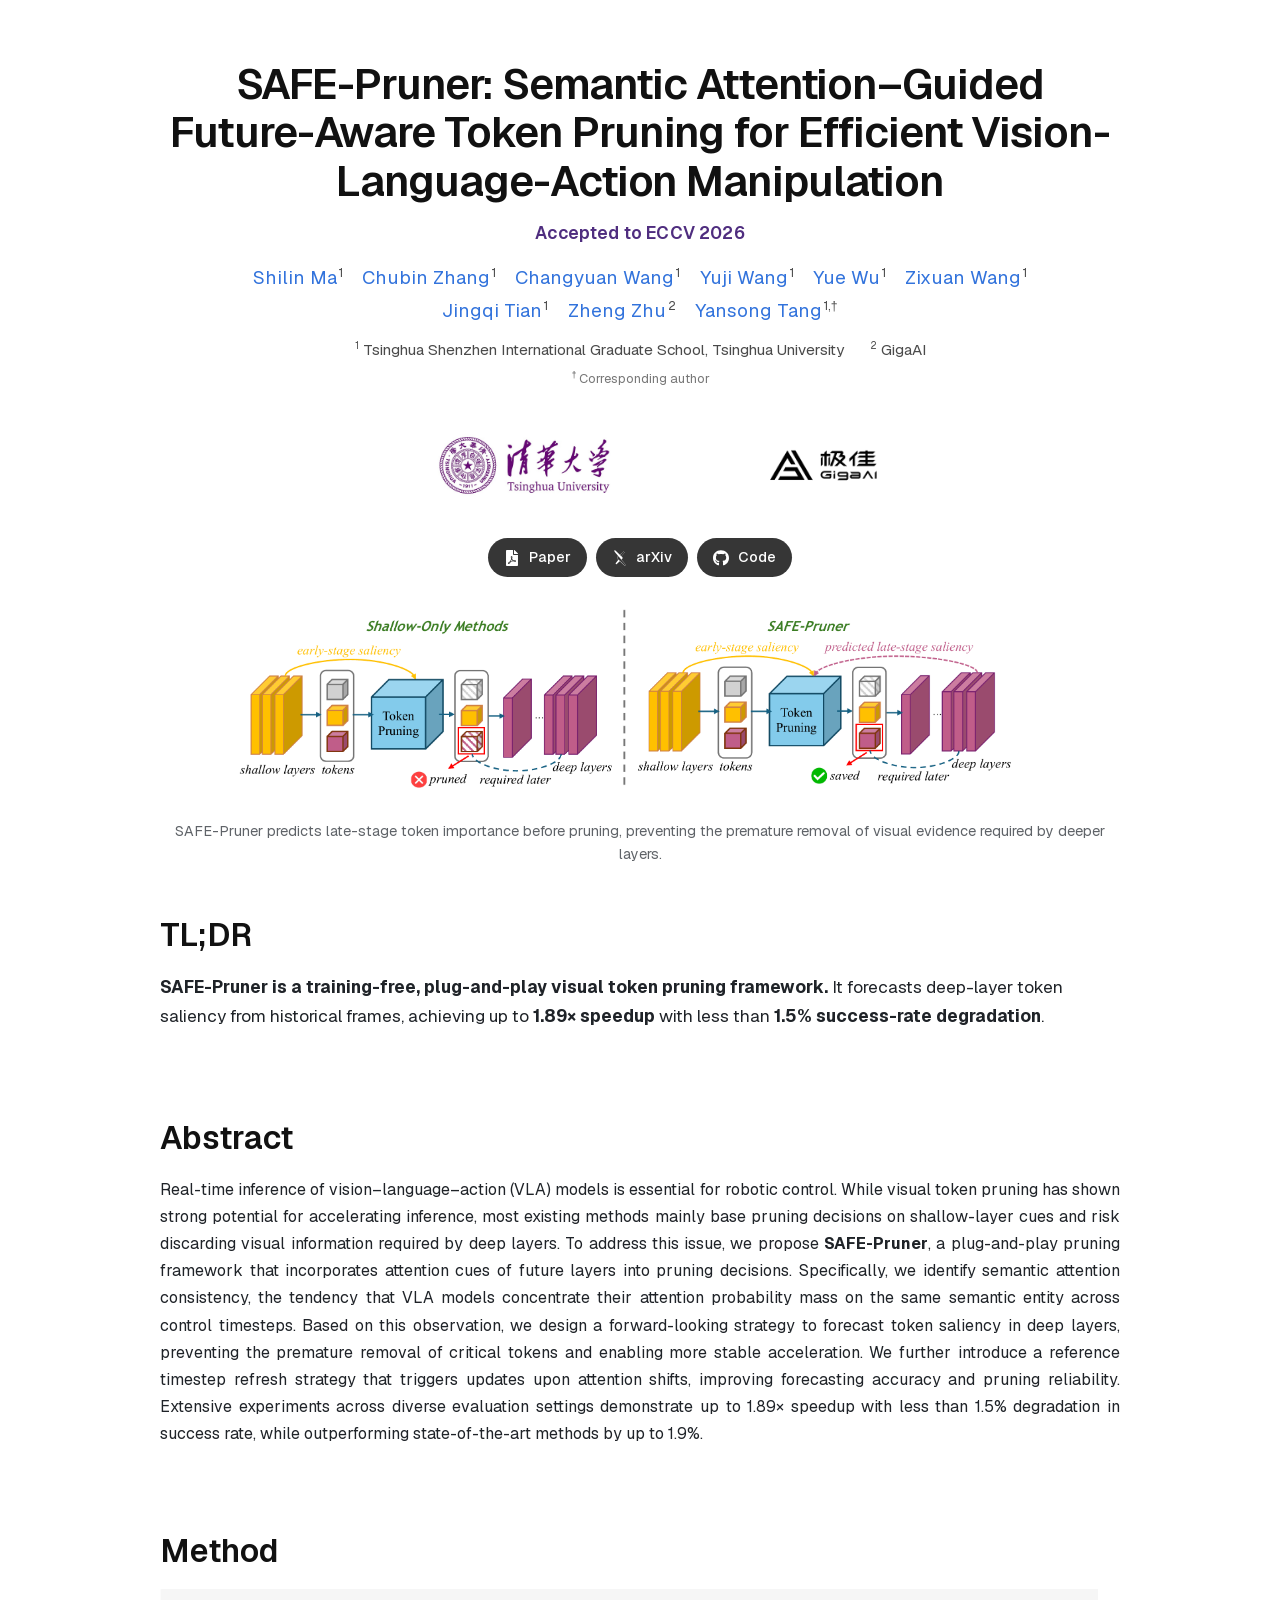
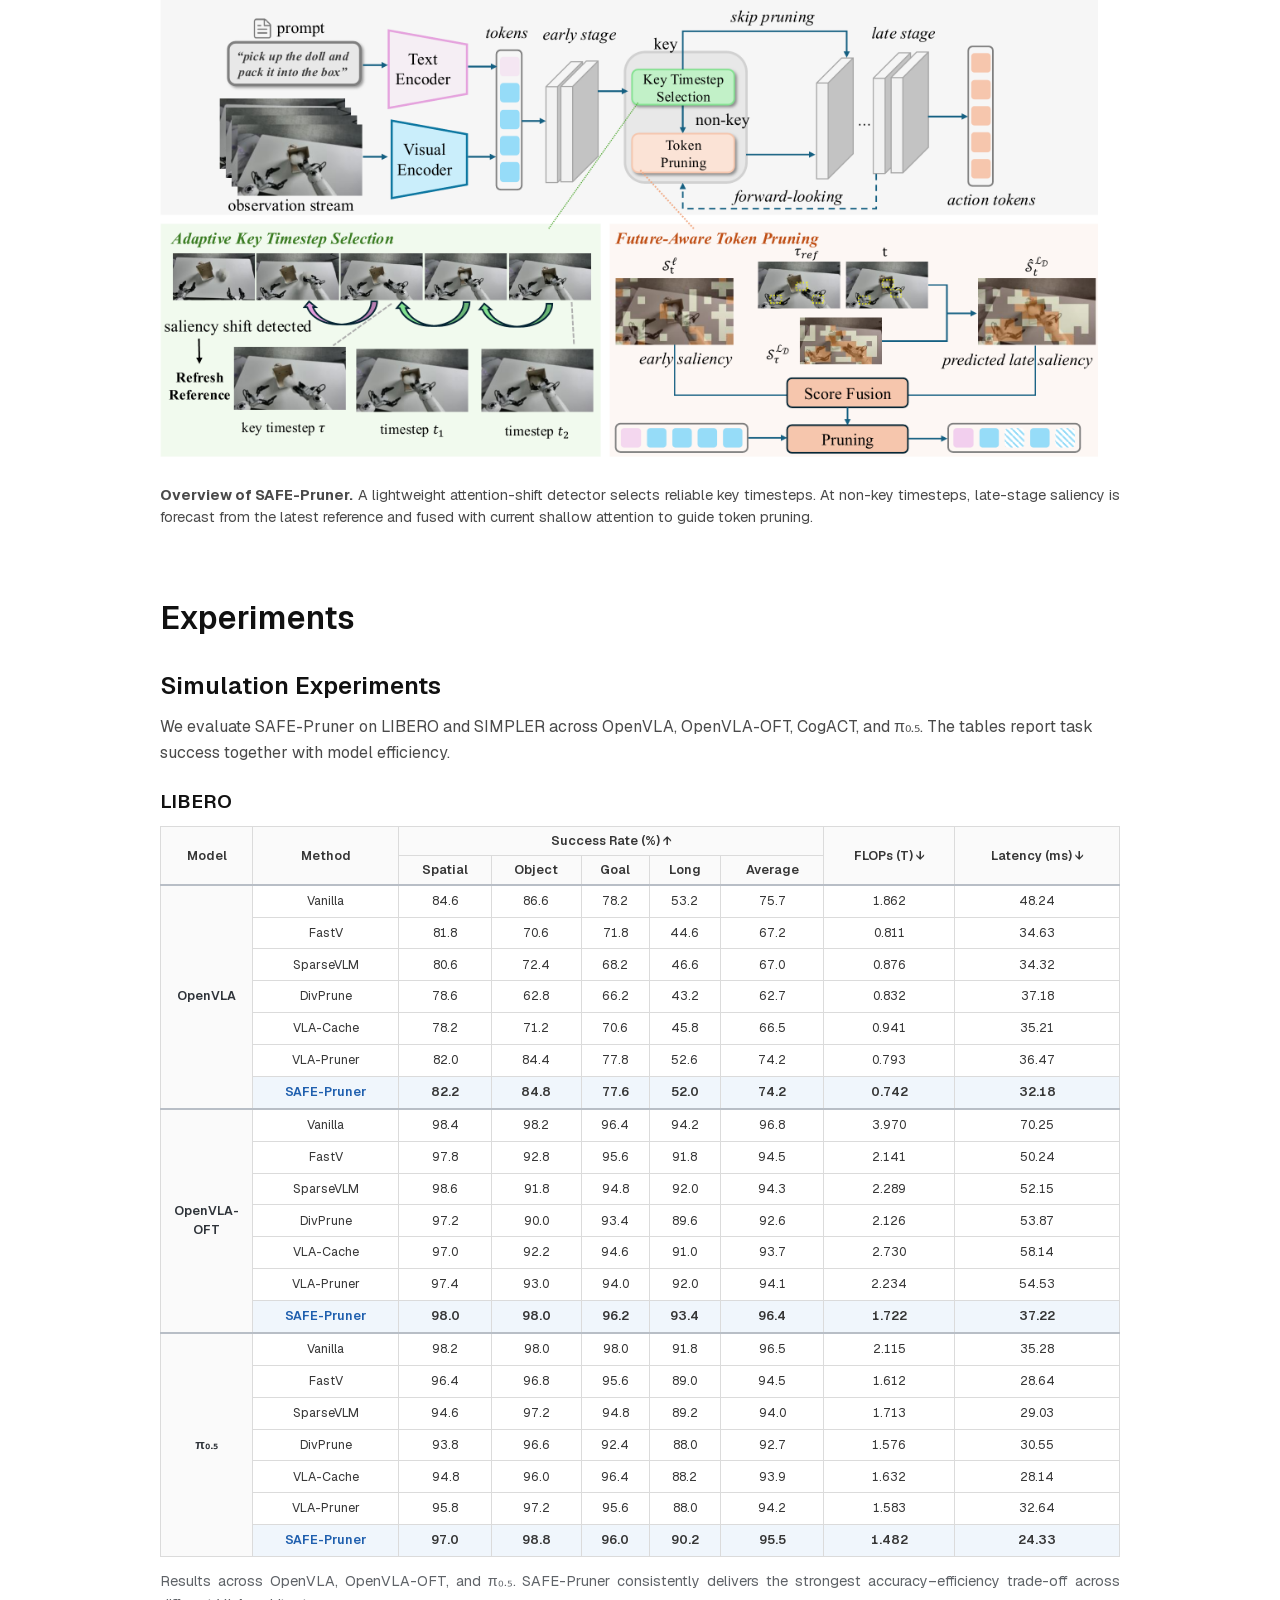
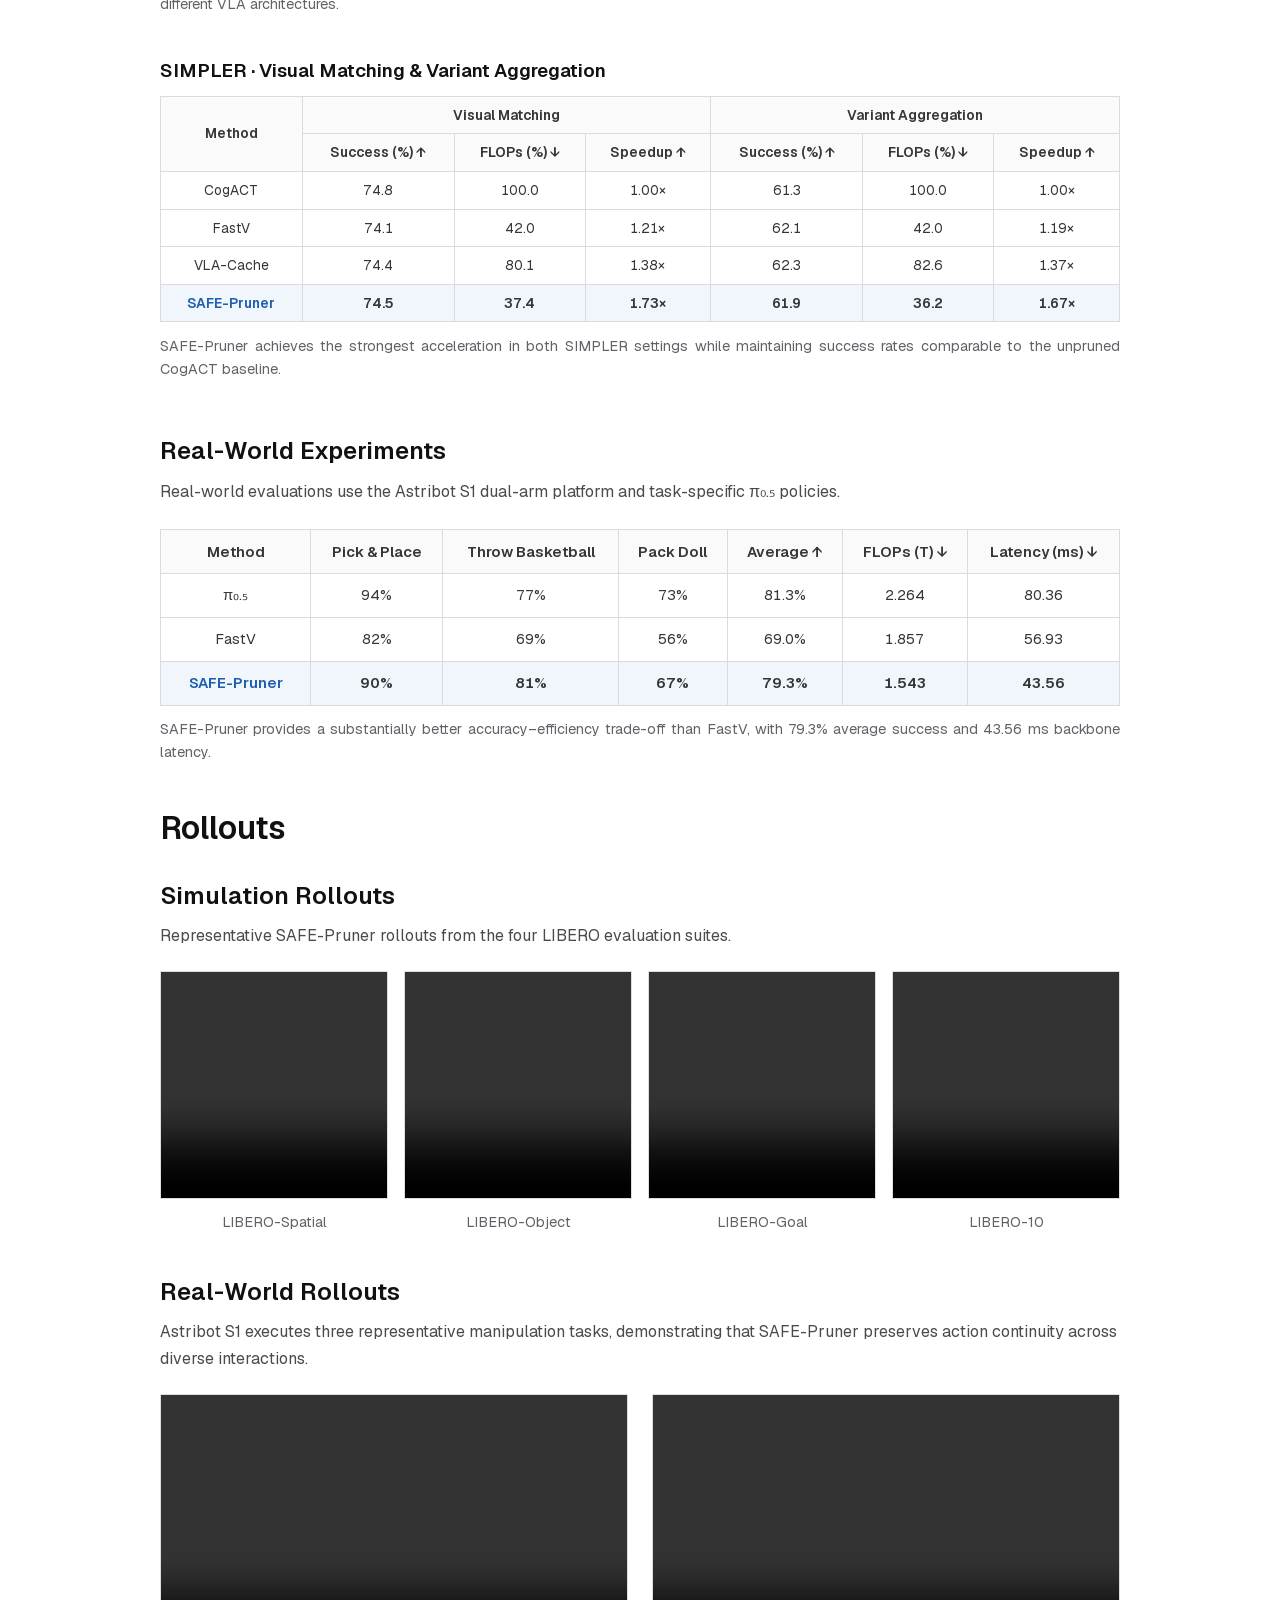
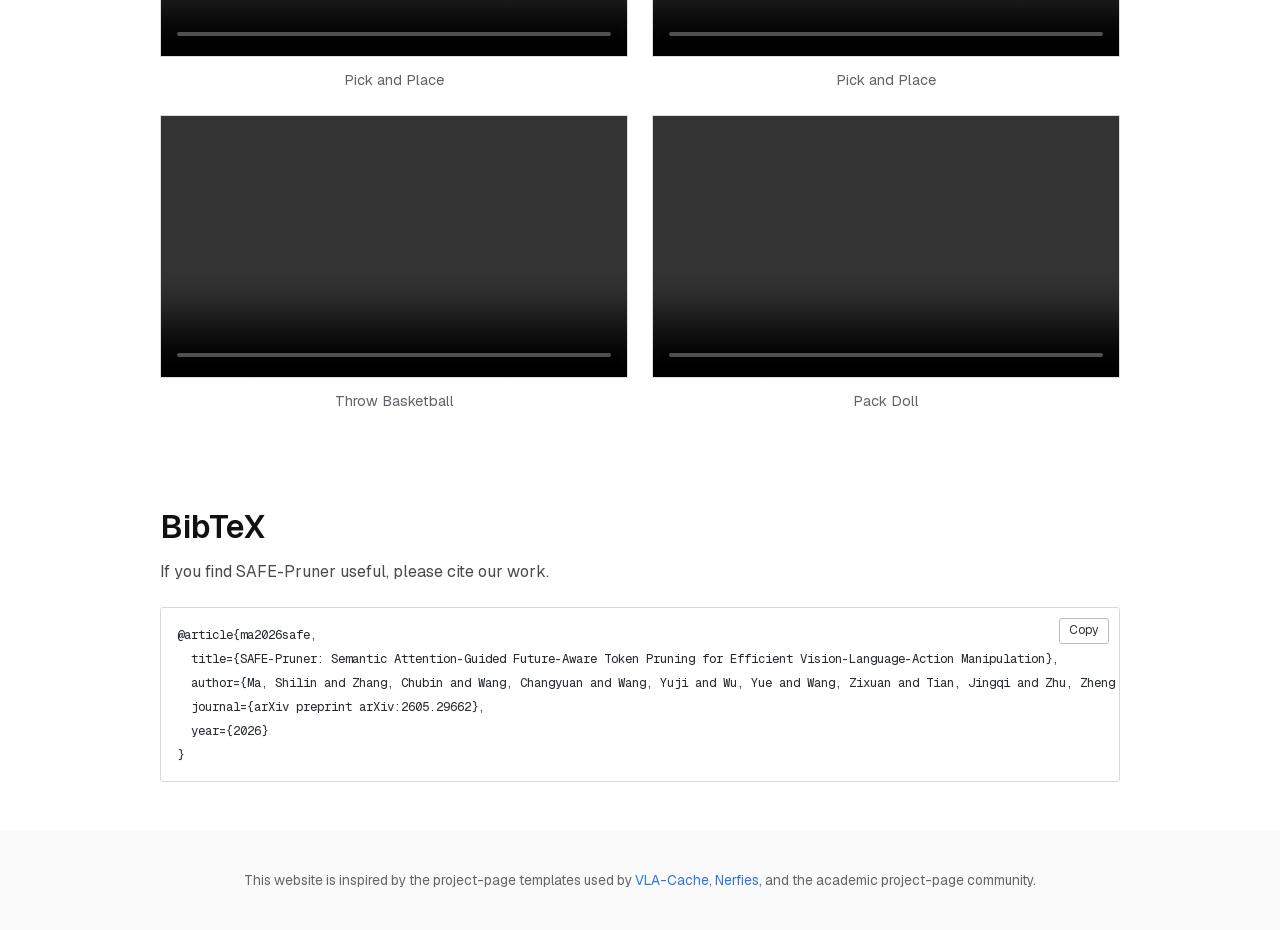
==== SAFE-Pruner/index.html @ 516ae69f "Publish SAFE-Pruner project page" ====
<!DOCTYPE html><html lang="en"><head><meta charSet="utf-8"/><meta name="viewport" content="width=device-width, initial-scale=1"/><link rel="preload" href="assets/tsinghua-university-logo.jpg" as="image"/><link rel="preload" href="assets/gigaai-logo.png" as="image"/><link rel="preload" href="assets/icons/file-pdf.svg" as="image"/><link rel="preload" href="assets/icons/arxiv.svg" as="image"/><link rel="preload" href="assets/icons/github.svg" as="image"/><link rel="preload" href="assets/teaser.png" as="image"/><link rel="preload" href="assets/pipeline.png" as="image"/><link rel="stylesheet" href="./_next/static/css/index.DiPbX50i.css" data-rsc-css-href="./_next/static/css/index.DiPbX50i.css" data-precedence="vite-rsc/importer-resources"/><link rel="modulepreload" fetchPriority="low" href="./_next/static/chunks/index-qljRNLza.js"/><script src="./_next/static/chunks/rolldown-runtime-C60lm6uB.js" type="module" async=""></script><script src="./_next/static/chunks/framework-BgSIrAUN.js" type="module" async=""></script><link rel="modulepreload" href="./_next/static/chunks/layout-segment-context-DPx87A70.js" crossorigin=""/><link rel="modulepreload" href="./_next/static/chunks/CitationBlock-C3VcEfb5.js" crossorigin=""/><script>Object.assign(((self[Symbol.for("vinext.navigationRuntime")]??={bootstrap:{routeManifest:null},functions:{}}).bootstrap.rsc??={rsc:[]}),{params:{},nav:{"pathname":"/","searchParams":[]}})</script><link rel="modulepreload" href="./_next/static/chunks/index-qljRNLza.js" />
<link rel="preload" href="./_next/static/_vinext_fonts/geist-8ac0455e797f/geist-98bbbccb.woff2" as="font" type="font/woff2" crossorigin />
<link rel="preload" href="./_next/static/_vinext_fonts/geist-mono-00e989178794/geist-mono-013b2f2f.woff2" as="font" type="font/woff2" crossorigin />
<style data-vinext-fonts>/* cyrillic-ext */
@font-face {
  font-family: 'Geist';
  font-style: normal;
  font-weight: 100 900;
  font-display: swap;
  src: url(./_next/static/_vinext_fonts/geist-8ac0455e797f/geist-ff2310f5.woff2) format('woff2');
  unicode-range: U+0460-052F, U+1C80-1C8A, U+20B4, U+2DE0-2DFF, U+A640-A69F, U+FE2E-FE2F;
}
/* cyrillic */
@font-face {
  font-family: 'Geist';
  font-style: normal;
  font-weight: 100 900;
  font-display: swap;
  src: url(./_next/static/_vinext_fonts/geist-8ac0455e797f/geist-875ccdd4.woff2) format('woff2');
  unicode-range: U+0301, U+0400-045F, U+0490-0491, U+04B0-04B1, U+2116;
}
/* vietnamese */
@font-face {
  font-family: 'Geist';
  font-style: normal;
  font-weight: 100 900;
  font-display: swap;
  src: url(./_next/static/_vinext_fonts/geist-8ac0455e797f/geist-52306abf.woff2) format('woff2');
  unicode-range: U+0102-0103, U+0110-0111, U+0128-0129, U+0168-0169, U+01A0-01A1, U+01AF-01B0, U+0300-0301, U+0303-0304, U+0308-0309, U+0323, U+0329, U+1EA0-1EF9, U+20AB;
}
/* latin-ext */
@font-face {
  font-family: 'Geist';
  font-style: normal;
  font-weight: 100 900;
  font-display: swap;
  src: url(./_next/static/_vinext_fonts/geist-8ac0455e797f/geist-001175b1.woff2) format('woff2');
  unicode-range: U+0100-02BA, U+02BD-02C5, U+02C7-02CC, U+02CE-02D7, U+02DD-02FF, U+0304, U+0308, U+0329, U+1D00-1DBF, U+1E00-1E9F, U+1EF2-1EFF, U+2020, U+20A0-20AB, U+20AD-20C0, U+2113, U+2C60-2C7F, U+A720-A7FF;
}
/* latin */
@font-face {
  font-family: 'Geist';
  font-style: normal;
  font-weight: 100 900;
  font-display: swap;
  src: url(./_next/static/_vinext_fonts/geist-8ac0455e797f/geist-98bbbccb.woff2) format('woff2');
  unicode-range: U+0000-00FF, U+0131, U+0152-0153, U+02BB-02BC, U+02C6, U+02DA, U+02DC, U+0304, U+0308, U+0329, U+2000-206F, U+20AC, U+2122, U+2191, U+2193, U+2212, U+2215, U+FEFF, U+FFFD;
}

@font-face {
  font-family: 'Geist Fallback';
  src: local("Arial");
  ascent-override: 95.94%;
  descent-override: 28.16%;
  line-gap-override: 0.00%;
  size-adjust: 104.76%;
}

.__font_geist_19ysh9d { font-family: 'Geist', 'Geist Fallback'; font-style: normal; }

.__variable_geist_19ysh9d { --font-geist-sans: 'Geist', 'Geist Fallback'; }

/* cyrillic-ext */
@font-face {
  font-family: 'Geist Mono';
  font-style: normal;
  font-weight: 100 900;
  font-display: swap;
  src: url(./_next/static/_vinext_fonts/geist-mono-00e989178794/geist-mono-f6b33328.woff2) format('woff2');
  unicode-range: U+0460-052F, U+1C80-1C8A, U+20B4, U+2DE0-2DFF, U+A640-A69F, U+FE2E-FE2F;
}
/* cyrillic */
@font-face {
  font-family: 'Geist Mono';
  font-style: normal;
  font-weight: 100 900;
  font-display: swap;
  src: url(./_next/static/_vinext_fonts/geist-mono-00e989178794/geist-mono-44e03052.woff2) format('woff2');
  unicode-range: U+0301, U+0400-045F, U+0490-0491, U+04B0-04B1, U+2116;
}
/* symbols2 */
@font-face {
  font-family: 'Geist Mono';
  font-style: normal;
  font-weight: 100 900;
  font-display: swap;
  src: url(./_next/static/_vinext_fonts/geist-mono-00e989178794/geist-mono-0638449e.woff2) format('woff2');
  unicode-range: U+2000-2001, U+2004-2008, U+200A, U+23B8-23BD, U+2500-259F;
}
/* vietnamese */
@font-face {
  font-family: 'Geist Mono';
  font-style: normal;
  font-weight: 100 900;
  font-display: swap;
  src: url(./_next/static/_vinext_fonts/geist-mono-00e989178794/geist-mono-971fb274.woff2) format('woff2');
  unicode-range: U+0102-0103, U+0110-0111, U+0128-0129, U+0168-0169, U+01A0-01A1, U+01AF-01B0, U+0300-0301, U+0303-0304, U+0308-0309, U+0323, U+0329, U+1EA0-1EF9, U+20AB;
}
/* latin-ext */
@font-face {
  font-family: 'Geist Mono';
  font-style: normal;
  font-weight: 100 900;
  font-display: swap;
  src: url(./_next/static/_vinext_fonts/geist-mono-00e989178794/geist-mono-44745446.woff2) format('woff2');
  unicode-range: U+0100-02BA, U+02BD-02C5, U+02C7-02CC, U+02CE-02D7, U+02DD-02FF, U+0304, U+0308, U+0329, U+1D00-1DBF, U+1E00-1E9F, U+1EF2-1EFF, U+2020, U+20A0-20AB, U+20AD-20C0, U+2113, U+2C60-2C7F, U+A720-A7FF;
}
/* latin */
@font-face {
  font-family: 'Geist Mono';
  font-style: normal;
  font-weight: 100 900;
  font-display: swap;
  src: url(./_next/static/_vinext_fonts/geist-mono-00e989178794/geist-mono-013b2f2f.woff2) format('woff2');
  unicode-range: U+0000-00FF, U+0131, U+0152-0153, U+02BB-02BC, U+02C6, U+02DA, U+02DC, U+0304, U+0308, U+0329, U+2000-206F, U+20AC, U+2122, U+2191, U+2193, U+2212, U+2215, U+FEFF, U+FFFD;
}

@font-face {
  font-family: 'Geist Mono Fallback';
  src: local("Arial");
  ascent-override: 74.67%;
  descent-override: 21.92%;
  line-gap-override: 0.00%;
  size-adjust: 134.59%;
}

.__font_geist_mono_1001rt9 { font-family: 'Geist Mono', 'Geist Mono Fallback'; font-style: normal; }

.__variable_geist_mono_1001rt9 { --font-geist-mono: 'Geist Mono', 'Geist Mono Fallback'; }
</style>
</head><body class="__variable_geist_19ysh9d __variable_geist_mono_1001rt9"><main><section class="publication-header"><div class="container has-text-centered"><h1 class="publication-title">SAFE-Pruner: Semantic Attention–Guided Future-Aware Token Pruning for Efficient Vision-Language-Action Manipulation</h1><p class="publication-venue">Accepted to ECCV 2026</p><div class="publication-authors" aria-label="Authors"><span class="author-block">Shilin Ma<sup>1</sup></span><span class="author-block">Chubin Zhang<sup>1</sup></span><span class="author-block">Changyuan Wang<sup>1</sup></span><span class="author-block">Yuji Wang<sup>1</sup></span><span class="author-block">Yue Wu<sup>1</sup></span><span class="author-block">Zixuan Wang<sup>1</sup></span><span class="author-block">Jingqi Tian<sup>1</sup></span><span class="author-block">Zheng Zhu<sup>2</sup></span><span class="author-block">Yansong Tang<sup>1,†</sup></span></div><p class="institution-line"><span><sup>1</sup> Tsinghua Shenzhen International Graduate School, Tsinghua University</span><span><sup>2</sup> GigaAI</span></p><p class="corresponding"><sup>†</sup> Corresponding author</p><div class="institution-logos" aria-label="Institutions"><img class="tsinghua-logo" src="assets/tsinghua-university-logo.jpg" alt="Tsinghua University logo"/><img class="giga-logo" src="assets/gigaai-logo.png" alt="GigaAI logo"/></div><div class="publication-links"><a class="resource-button" href="https://arxiv.org/pdf/2605.29662" target="_blank" rel="noreferrer"><img class="resource-icon" src="assets/icons/file-pdf.svg" alt="" aria-hidden="true"/><span>Paper</span></a><a class="resource-button" href="https://arxiv.org/abs/2605.29662" target="_blank" rel="noreferrer"><img class="resource-icon" src="assets/icons/arxiv.svg" alt="" aria-hidden="true"/><span>arXiv</span></a><a class="resource-button" href="https://github.com/msssl/SAFE-Pruner" target="_blank" rel="noreferrer"><img class="resource-icon" src="assets/icons/github.svg" alt="" aria-hidden="true"/><span>Code</span></a></div></div></section><section class="teaser-section"><div class="container has-text-centered"><figure class="teaser-figure"><div class="teaser-image-viewport"><img src="assets/teaser.png" alt="Comparison between shallow-only token pruning and SAFE-Pruner"/></div><figcaption>SAFE-Pruner predicts late-stage token importance before pruning, preventing the premature removal of visual evidence required by deeper layers.</figcaption></figure></div></section><section class="section tldr-section"><div class="container"><h2 class="title is-3">TL;DR</h2><p class="tldr-copy"><strong>SAFE-Pruner is a training-free, plug-and-play visual token pruning framework.</strong> <!-- -->It forecasts deep-layer token saliency from historical frames, achieving up to <strong>1.89× speedup</strong> with less than <strong>1.5% success-rate degradation</strong>.</p></div></section><section class="section" id="abstract"><div class="container"><h2 class="title is-3">Abstract</h2><div class="content has-text-justified"><p>Real-time inference of vision–language–action (VLA) models is essential for robotic control. While visual token pruning has shown strong potential for accelerating inference, most existing methods mainly base pruning decisions on shallow-layer cues and risk discarding visual information required by deep layers. To address this issue, we propose <strong>SAFE-Pruner</strong>, a plug-and-play pruning framework that incorporates attention cues of future layers into pruning decisions. Specifically, we identify semantic attention consistency, the tendency that VLA models concentrate their attention probability mass on the same semantic entity across control timesteps. Based on this observation, we design a forward-looking strategy to forecast token saliency in deep layers, preventing the premature removal of critical tokens and enabling more stable acceleration. We further introduce a reference timestep refresh strategy that triggers updates upon attention shifts, improving forecasting accuracy and pruning reliability. Extensive experiments across diverse evaluation settings demonstrate up to 1.89× speedup with less than 1.5% degradation in success rate, while outperforming state-of-the-art methods by up to 1.9%.</p></div></div></section><section class="section" id="method"><div class="container"><h2 class="title is-3">Method</h2><figure class="paper-figure"><div class="pipeline-viewport"><img src="assets/pipeline.png" alt="SAFE-Pruner pipeline"/></div><figcaption><strong>Overview of SAFE-Pruner.</strong> A lightweight attention-shift detector selects reliable key timesteps. At non-key timesteps, late-stage saliency is forecast from the latest reference and fused with current shallow attention to guide token pruning.</figcaption></figure></div></section><section class="section" id="experiments"><div class="container"><h2 class="title is-3">Experiments</h2><h3 class="title is-4">Simulation Experiments</h3><p class="section-description">We evaluate SAFE-Pruner on LIBERO and SIMPLER across OpenVLA, OpenVLA-OFT, CogACT, and π₀.₅. The tables report task success together with model efficiency.</p><div class="result-block"><h4 class="title is-5">LIBERO</h4><div class="table-container"><table class="results-table libero-table"><thead><tr><th rowSpan="2">Model</th><th rowSpan="2">Method</th><th colSpan="5">Success Rate (%) ↑</th><th rowSpan="2">FLOPs (T) ↓</th><th rowSpan="2">Latency (ms) ↓</th></tr><tr><th>Spatial</th><th>Object</th><th>Goal</th><th>Long</th><th>Average</th></tr></thead><tbody><tr class=" model-divider"><th class="model-cell" scope="rowgroup" rowSpan="7">OpenVLA</th><td class="method-cell">Vanilla</td><td>84.6</td><td>86.6</td><td>78.2</td><td>53.2</td><td>75.7</td><td>1.862</td><td>48.24</td></tr><tr class=" "><td class="method-cell">FastV</td><td>81.8</td><td>70.6</td><td>71.8</td><td>44.6</td><td>67.2</td><td>0.811</td><td>34.63</td></tr><tr class=" "><td class="method-cell">SparseVLM</td><td>80.6</td><td>72.4</td><td>68.2</td><td>46.6</td><td>67.0</td><td>0.876</td><td>34.32</td></tr><tr class=" "><td class="method-cell">DivPrune</td><td>78.6</td><td>62.8</td><td>66.2</td><td>43.2</td><td>62.7</td><td>0.832</td><td>37.18</td></tr><tr class=" "><td class="method-cell">VLA-Cache</td><td>78.2</td><td>71.2</td><td>70.6</td><td>45.8</td><td>66.5</td><td>0.941</td><td>35.21</td></tr><tr class=" "><td class="method-cell">VLA-Pruner</td><td>82.0</td><td>84.4</td><td>77.8</td><td>52.6</td><td>74.2</td><td>0.793</td><td>36.47</td></tr><tr class="ours-row "><td class="method-cell">SAFE-Pruner</td><td>82.2</td><td>84.8</td><td>77.6</td><td>52.0</td><td>74.2</td><td>0.742</td><td>32.18</td></tr><tr class=" model-divider"><th class="model-cell" scope="rowgroup" rowSpan="7">OpenVLA-OFT</th><td class="method-cell">Vanilla</td><td>98.4</td><td>98.2</td><td>96.4</td><td>94.2</td><td>96.8</td><td>3.970</td><td>70.25</td></tr><tr class=" "><td class="method-cell">FastV</td><td>97.8</td><td>92.8</td><td>95.6</td><td>91.8</td><td>94.5</td><td>2.141</td><td>50.24</td></tr><tr class=" "><td class="method-cell">SparseVLM</td><td>98.6</td><td>91.8</td><td>94.8</td><td>92.0</td><td>94.3</td><td>2.289</td><td>52.15</td></tr><tr class=" "><td class="method-cell">DivPrune</td><td>97.2</td><td>90.0</td><td>93.4</td><td>89.6</td><td>92.6</td><td>2.126</td><td>53.87</td></tr><tr class=" "><td class="method-cell">VLA-Cache</td><td>97.0</td><td>92.2</td><td>94.6</td><td>91.0</td><td>93.7</td><td>2.730</td><td>58.14</td></tr><tr class=" "><td class="method-cell">VLA-Pruner</td><td>97.4</td><td>93.0</td><td>94.0</td><td>92.0</td><td>94.1</td><td>2.234</td><td>54.53</td></tr><tr class="ours-row "><td class="method-cell">SAFE-Pruner</td><td>98.0</td><td>98.0</td><td>96.2</td><td>93.4</td><td>96.4</td><td>1.722</td><td>37.22</td></tr><tr class=" model-divider"><th class="model-cell" scope="rowgroup" rowSpan="7">π₀.₅</th><td class="method-cell">Vanilla</td><td>98.2</td><td>98.0</td><td>98.0</td><td>91.8</td><td>96.5</td><td>2.115</td><td>35.28</td></tr><tr class=" "><td class="method-cell">FastV</td><td>96.4</td><td>96.8</td><td>95.6</td><td>89.0</td><td>94.5</td><td>1.612</td><td>28.64</td></tr><tr class=" "><td class="method-cell">SparseVLM</td><td>94.6</td><td>97.2</td><td>94.8</td><td>89.2</td><td>94.0</td><td>1.713</td><td>29.03</td></tr><tr class=" "><td class="method-cell">DivPrune</td><td>93.8</td><td>96.6</td><td>92.4</td><td>88.0</td><td>92.7</td><td>1.576</td><td>30.55</td></tr><tr class=" "><td class="method-cell">VLA-Cache</td><td>94.8</td><td>96.0</td><td>96.4</td><td>88.2</td><td>93.9</td><td>1.632</td><td>28.14</td></tr><tr class=" "><td class="method-cell">VLA-Pruner</td><td>95.8</td><td>97.2</td><td>95.6</td><td>88.0</td><td>94.2</td><td>1.583</td><td>32.64</td></tr><tr class="ours-row "><td class="method-cell">SAFE-Pruner</td><td>97.0</td><td>98.8</td><td>96.0</td><td>90.2</td><td>95.5</td><td>1.482</td><td>24.33</td></tr></tbody></table></div><p class="table-caption">Results across OpenVLA, OpenVLA-OFT, and π₀.₅. SAFE-Pruner consistently delivers the strongest accuracy–efficiency trade-off across different VLA architectures.</p></div><div class="result-block"><h4 class="title is-5">SIMPLER · Visual Matching &amp; Variant Aggregation</h4><div class="table-container"><table class="results-table simpler-table"><thead><tr><th class="method-cell" rowSpan="2">Method</th><th colSpan="3">Visual Matching</th><th colSpan="3">Variant Aggregation</th></tr><tr><th>Success (%) ↑</th><th>FLOPs (%) ↓</th><th>Speedup ↑</th><th>Success (%) ↑</th><th>FLOPs (%) ↓</th><th>Speedup ↑</th></tr></thead><tbody><tr class=""><td class="method-cell">CogACT</td><td>74.8</td><td>100.0</td><td>1.00×</td><td>61.3</td><td>100.0</td><td>1.00×</td></tr><tr class=""><td class="method-cell">FastV</td><td>74.1</td><td>42.0</td><td>1.21×</td><td>62.1</td><td>42.0</td><td>1.19×</td></tr><tr class=""><td class="method-cell">VLA-Cache</td><td>74.4</td><td>80.1</td><td>1.38×</td><td>62.3</td><td>82.6</td><td>1.37×</td></tr><tr class="ours-row"><td class="method-cell">SAFE-Pruner</td><td>74.5</td><td>37.4</td><td>1.73×</td><td>61.9</td><td>36.2</td><td>1.67×</td></tr></tbody></table></div><p class="table-caption">SAFE-Pruner achieves the strongest acceleration in both SIMPLER settings while maintaining success rates comparable to the unpruned CogACT baseline.</p></div><h3 class="title is-4 real-experiment-title">Real-World Experiments</h3><p class="section-description">Real-world evaluations use the Astribot S1 dual-arm platform and task-specific π₀.₅ policies.</p><div class="result-block"><div class="table-container"><table class="results-table real-table"><thead><tr><th class="method-cell">Method</th><th>Pick &amp; Place</th><th>Throw Basketball</th><th>Pack Doll</th><th>Average ↑</th><th>FLOPs (T) ↓</th><th>Latency (ms) ↓</th></tr></thead><tbody><tr class=""><td class="method-cell">π₀.₅</td><td>94%</td><td>77%</td><td>73%</td><td>81.3%</td><td>2.264</td><td>80.36</td></tr><tr class=""><td class="method-cell">FastV</td><td>82%</td><td>69%</td><td>56%</td><td>69.0%</td><td>1.857</td><td>56.93</td></tr><tr class="ours-row"><td class="method-cell">SAFE-Pruner</td><td>90%</td><td>81%</td><td>67%</td><td>79.3%</td><td>1.543</td><td>43.56</td></tr></tbody></table></div><p class="table-caption">SAFE-Pruner provides a substantially better accuracy–efficiency trade-off than FastV, with 79.3% average success and 43.56 ms backbone latency.</p></div></div></section><section class="section" id="rollouts"><div class="container"><h2 class="title is-3">Rollouts</h2><h3 class="title is-4">Simulation Rollouts</h3><p class="section-description">Representative SAFE-Pruner rollouts from the four LIBERO evaluation suites.</p><div class="video-grid simulation-grid"><figure class="video-item"><div class="video-wrapper simulation-video"><video src="videos/simulation/libero-spatial.mp4" autoPlay="" muted="" loop="" playsInline="" controls="" preload="metadata"></video></div><figcaption>LIBERO-Spatial</figcaption></figure><figure class="video-item"><div class="video-wrapper simulation-video"><video src="videos/simulation/libero-object.mp4" autoPlay="" muted="" loop="" playsInline="" controls="" preload="metadata"></video></div><figcaption>LIBERO-Object</figcaption></figure><figure class="video-item"><div class="video-wrapper simulation-video"><video src="videos/simulation/libero-goal.mp4" autoPlay="" muted="" loop="" playsInline="" controls="" preload="metadata"></video></div><figcaption>LIBERO-Goal</figcaption></figure><figure class="video-item"><div class="video-wrapper simulation-video"><video src="videos/simulation/libero-10.mp4" autoPlay="" muted="" loop="" playsInline="" controls="" preload="metadata"></video></div><figcaption>LIBERO-10</figcaption></figure></div><h3 class="title is-4 real-rollout-title">Real-World Rollouts</h3><p class="section-description">Astribot S1 executes three representative manipulation tasks, demonstrating that SAFE-Pruner preserves action continuity across diverse interactions.</p><div class="video-grid"><figure class="video-item"><div class="video-wrapper"><video src="videos/real/IMG_9866_web.mp4" autoPlay="" muted="" loop="" playsInline="" controls="" preload="metadata"></video></div><figcaption>Pick and Place</figcaption></figure><figure class="video-item"><div class="video-wrapper"><video src="videos/real/IMG_9871_web.mp4" autoPlay="" muted="" loop="" playsInline="" controls="" preload="metadata"></video></div><figcaption>Pick and Place</figcaption></figure><figure class="video-item"><div class="video-wrapper"><video src="videos/real/IMG_9870_web.mp4" autoPlay="" muted="" loop="" playsInline="" controls="" preload="metadata"></video></div><figcaption>Throw Basketball</figcaption></figure><figure class="video-item"><div class="video-wrapper"><video src="videos/real/IMG_9876_web.mp4" autoPlay="" muted="" loop="" playsInline="" controls="" preload="metadata"></video></div><figcaption>Pack Doll</figcaption></figure></div></div></section><section class="section citation-section" id="citation"><div class="container"><h2 class="title is-3">BibTeX</h2><p class="section-description">If you find SAFE-Pruner useful, please cite our work.</p><div class="citation-block"><button class="citation-copy" type="button" aria-live="polite">Copy</button><pre><code>@article{ma2026safe,
  title={SAFE-Pruner: Semantic Attention-Guided Future-Aware Token Pruning for Efficient Vision-Language-Action Manipulation},
  author={Ma, Shilin and Zhang, Chubin and Wang, Changyuan and Wang, Yuji and Wu, Yue and Wang, Zixuan and Tian, Jingqi and Zhu, Zheng and Tang, Yansong},
  journal={arXiv preprint arXiv:2605.29662},
  year={2026}
}</code></pre></div></div></section><footer class="footer"><div class="container has-text-centered"><p>This website is inspired by the project-page templates used by<!-- --> <a href="https://vla-cache.github.io/" target="_blank" rel="noreferrer">VLA-Cache</a>,<!-- --> <a href="https://nerfies.github.io/" target="_blank" rel="noreferrer">Nerfies</a>, and the academic project-page community.</p></div></footer></main><!--$--><!--/$--><div hidden=""><!--$?--><template id="B:0"></template><!--/$--></div><script>requestAnimationFrame(function(){$RT=performance.now()});</script><script type="module" src="./_next/static/chunks/index-qljRNLza.js" id="_R_" async=""></script><div hidden id="S:0"><div hidden=""><title>SAFE-Pruner | Future-Aware Token Pruning for VLA Manipulation</title><meta name="description" content="SAFE-Pruner is a training-free, future-aware visual token pruning framework that accelerates VLA manipulation by up to 1.89×."><meta name="keywords" content="SAFE-Pruner,vision-language-action,VLA,token pruning,robot manipulation,inference acceleration"><meta name="author" content="Shilin Ma et al."><meta property="og:title" content="SAFE-Pruner"><meta property="og:description" content="Future-aware token pruning for efficient vision-language-action manipulation."><meta property="og:type" content="website"><meta property="og:image" content="./og-eccv.png"><meta property="og:image:width" content="1672"><meta property="og:image:height" content="941"><meta property="og:image:alt" content="SAFE-Pruner — accepted to ECCV 2026"><meta name="twitter:card" content="summary_large_image"><meta name="twitter:title" content="SAFE-Pruner"><meta name="twitter:description" content="Future-aware token pruning for efficient VLA manipulation."><meta name="twitter:image" content="./og-eccv.png"><link rel="shortcut icon" href="./favicon.png"><link rel="icon" href="./favicon.png"></div></div><script>$RB=[];$RV=function(a){$RT=performance.now();for(var b=0;b<a.length;b+=2){var c=a[b],e=a[b+1];null!==e.parentNode&&e.parentNode.removeChild(e);var f=c.parentNode;if(f){var g=c.previousSibling,h=0;do{if(c&&8===c.nodeType){var d=c.data;if("/$"===d||"/&"===d)if(0===h)break;else h--;else"$"!==d&&"$?"!==d&&"$~"!==d&&"$!"!==d&&"&"!==d||h++}d=c.nextSibling;f.removeChild(c);c=d}while(c);for(;e.firstChild;)f.insertBefore(e.firstChild,c);g.data="$";g._reactRetry&&requestAnimationFrame(g._reactRetry)}}a.length=0};
$RC=function(a,b){if(b=document.getElementById(b))(a=document.getElementById(a))?(a.previousSibling.data="$~",$RB.push(a,b),2===$RB.length&&("number"!==typeof $RT?requestAnimationFrame($RV.bind(null,$RB)):(a=performance.now(),setTimeout($RV.bind(null,$RB),2300>a&&2E3<a?2300-a:$RT+300-a)))):b.parentNode.removeChild(b)};$RC("B:0","S:0")</script><script>((self[Symbol.for("vinext.navigationRuntime")]??={bootstrap:{routeManifest:null},functions:{}}).bootstrap.rsc??={rsc:[]}).rsc.push("4:I[\"8c0f216c4604\",[],\"Children\",1]\n")</script><script>((self[Symbol.for("vinext.navigationRuntime")]??={bootstrap:{routeManifest:null},functions:{}}).bootstrap.rsc??={rsc:[]}).rsc.push("5:I[\"593f344dc510\",[],\"GlobalErrorBoundary\",1]\n")</script><script>((self[Symbol.for("vinext.navigationRuntime")]??={bootstrap:{routeManifest:null},functions:{}}).bootstrap.rsc??={rsc:[]}).rsc.push("6:I[\"0b874ad30386\",[],\"default\",1]\n")</script><script>((self[Symbol.for("vinext.navigationRuntime")]??={bootstrap:{routeManifest:null},functions:{}}).bootstrap.rsc??={rsc:[]}).rsc.push("7:I[\"593f344dc510\",[],\"ErrorBoundary\",1]\n")</script><script>((self[Symbol.for("vinext.navigationRuntime")]??={bootstrap:{routeManifest:null},functions:{}}).bootstrap.rsc??={rsc:[]}).rsc.push("8:I[\"15c18cfaeeff\",[],\"LayoutSegmentProvider\",1]\n")</script><script>((self[Symbol.for("vinext.navigationRuntime")]??={bootstrap:{routeManifest:null},functions:{}}).bootstrap.rsc??={rsc:[]}).rsc.push("9:I[\"8c0f216c4604\",[],\"Slot\",1]\n")</script><script>((self[Symbol.for("vinext.navigationRuntime")]??={bootstrap:{routeManifest:null},functions:{}}).bootstrap.rsc??={rsc:[]}).rsc.push("a:I[\"9276801271d6\",[],\"AppRouterScrollTarget\",1]\n")</script><script>((self[Symbol.for("vinext.navigationRuntime")]??={bootstrap:{routeManifest:null},functions:{}}).bootstrap.rsc??={rsc:[]}).rsc.push("b:I[\"593f344dc510\",[],\"RedirectBoundary\",1]\n")</script><script>((self[Symbol.for("vinext.navigationRuntime")]??={bootstrap:{routeManifest:null},functions:{}}).bootstrap.rsc??={rsc:[]}).rsc.push("c:\"$Sreact.suspense\"\n")</script><script>((self[Symbol.for("vinext.navigationRuntime")]??={bootstrap:{routeManifest:null},functions:{}}).bootstrap.rsc??={rsc:[]}).rsc.push(":HL[\"./_next/static/css/index.DiPbX50i.css\",\"style\"     ]\n")</script><script>((self[Symbol.for("vinext.navigationRuntime")]??={bootstrap:{routeManifest:null},functions:{}}).bootstrap.rsc??={rsc:[]}).rsc.push("0:{\"__route\":\"route:/\",\"__interceptionContext\":null,\"__layoutIds\":[\"layout:/\"],\"__rootLayout\":\"/\",\"__sourcePage\":\"/page\",\"__vinext_streaming_metadata_body:route:/\":\"$L1\",\"__vinext_streaming_metadata_outlet:route:/\":\"$L2\",\"page:/\":\"$L3\",\"layout:/\":[[[[\"$\",\"link\",\"css:./_next/static/css/index.DiPbX50i.css\",{\"rel\":\"stylesheet\",\"precedence\":\"vite-rsc/importer-resources\",\"href\":\"./_next/static/css/index.DiPbX50i.css\",\"data-rsc-css-href\":\"./_next/static/css/index.DiPbX50i.css\"}],\"$undefined\"],[\"$\",\"html\",null,{\"lang\":\"en\",\"children\":[\"$\",\"body\",null,{\"className\":\"__variable_geist_19ysh9d __variable_geist_mono_1001rt9\",\"children\":[\"$\",\"$L4\",null,{}]}]}]],null],\"route:/\":[[[\"$\",\"meta\",null,{\"charSet\":\"utf-8\"}],null,[[\"$\",\"meta\",\"0\",{\"name\":\"viewport\",\"content\":\"width=device-width, initial-scale=1\"}]]],[\"$\",\"$L5\",null,{\"fallback\":\"$6\",\"children\":[\"$\",\"$L7\",null,{\"fallback\":\"$6\",\"children\":[\"$\",\"$L8\",null,{\"providerId\":\"layout:/\",\"segmentMap\":{\"children\":[]},\"children\":[\"$\",\"$L9\",null,{\"id\":\"layout:/\",\"parallelSlots\":\"$undefined\",\"children\":[\"$\",\"$La\",null,{\"children\":[\"$\",\"$Lb\",null,{\"children\":[[\"$\",\"$L8\",null,{\"providerId\":\"page:/\",\"segmentMap\":{\"children\":[\"__PAGE__\"]},\"children\":[\"$\",\"$L9\",null,{\"id\":\"page:/\"}]}],[\"$\",\"$c\",null,{\"fallback\":null,\"children\":[\"$\",\"$L9\",null,{\"id\":\"__vinext_streaming_metadata_outlet:route:/\"}]}]]}]}]}]}]}]}],null,[\"$\",\"div\",null,{\"hidden\":true,\"children\":[\"$\",\"$c\",null,{\"fallback\":null,\"children\":[\"$\",\"$L9\",null,{\"id\":\"__vinext_streaming_metadata_body:route:/\"}]}]}]],\"__layoutFlags\":{\"layout:/\":\"s\"},\"__artifactCompatibility\":{\"schemaVersion\":1,\"graphVersion\":\"app-route-graph:1177fd80f83fa7b0\",\"deploymentVersion\":\"7b76217a-7ee2-4e33-8e09-26bd40e9953d\",\"appElementsSchemaVersion\":1,\"rscPayloadSchemaVersion\":1,\"rootBoundaryId\":\"/\",\"renderEpoch\":null},\"__renderObservation\":{\"schemaVersion\":1,\"output\":{\"kind\":\"app-rsc\",\"mountedSlotsFingerprint\":null,\"renderEpoch\":null,\"rootBoundaryId\":\"/\",\"routeId\":\"route:/\"},\"completeness\":\"partial\",\"boundaryOutcome\":{\"kind\":\"unknown\"},\"requestApis\":[{\"kind\":\"connection\",\"status\":\"unknown\"},{\"kind\":\"cookies\",\"status\":\"unknown\"},{\"kind\":\"draftMode\",\"status\":\"unknown\"},{\"kind\":\"headers\",\"status\":\"observed\"},{\"kind\":\"params\",\"status\":\"unknown\"},{\"kind\":\"searchParams\",\"status\":\"unknown\"}],\"dynamicFetches\":[],\"cacheTags\":[\"/\",\"_N_T_/\",\"_N_T_/index\",\"_N_T_/layout\",\"_N_T_/page\"],\"pathTags\":[\"/\"],\"cacheability\":\"unknown\",\"downgrade\":{\"target\":\"freshRender\",\"reasons\":[{\"code\":\"CP_DOWNGRADE_CACHEABILITY_UNKNOWN\",\"target\":\"freshRender\"},{\"code\":\"CP_DOWNGRADE_INCOMPLETE_OBSERVATION\",\"completeness\":\"partial\",\"target\":\"freshRender\"},{\"code\":\"CP_DOWNGRADE_UNKNOWN_REQUEST_API\",\"requestApi\":\"connection\",\"target\":\"freshRender\"},{\"code\":\"CP_DOWNGRADE_UNKNOWN_REQUEST_API\",\"requestApi\":\"cookies\",\"target\":\"freshRender\"},{\"code\":\"CP_DOWNGRADE_UNKNOWN_REQUEST_API\",\"requestApi\":\"draftMode\",\"target\":\"freshRender\"},{\"code\":\"CP_DOWNGRADE_PRIVATE_REQUEST_API\",\"requestApi\":\"headers\",\"target\":\"private\"},{\"code\":\"CP_DOWNGRADE_UNKNOWN_REQUEST_API\",\"requestApi\":\"params\",\"target\":\"freshRender\"},{\"code\":\"CP_DOWNGRADE_UNKNOWN_REQUEST_API\",\"requestApi\":\"searchParams\",\"target\":\"freshRender\"}],\"fallback\":{\"kind\":\"breakerFallback\",\"code\":\"CP_PRIVATE_DYNAMIC_DOWNGRADE\",\"mode\":\"renderFresh\",\"scope\":\"affectedOutput\",\"fields\":{\"reasonCodes\":[\"CP_DOWNGRADE_CACHEABILITY_UNKNOWN\",\"CP_DOWNGRADE_INCOMPLETE_OBSERVATION\",\"CP_DOWNGRADE_UNKNOWN_REQUEST_API\",\"CP_DOWNGRADE_UNKNOWN_REQUEST_API\",\"CP_DOWNGRADE_UNKNOWN_REQUEST_API\",\"CP_DOWNGRADE_PRIVATE_REQUEST_API\",\"CP_DOWNGRADE_UNKNOWN_REQUEST_API\",\"CP_DOWNGRADE_UNKNOWN_REQUEST_API\"],\"target\":\"freshRender\"}},\"isPublicCacheCandidate\":false}}}\n")</script><script>((self[Symbol.for("vinext.navigationRuntime")]??={bootstrap:{routeManifest:null},functions:{}}).bootstrap.rsc??={rsc:[]}).rsc.push("d:T4ca,")</script><script>((self[Symbol.for("vinext.navigationRuntime")]??={bootstrap:{routeManifest:null},functions:{}}).bootstrap.rsc??={rsc:[]}).rsc.push("\u003ctitle\u003eSAFE-Pruner | Future-Aware Token Pruning for VLA Manipulation\u003c/title\u003e\u003cmeta name=\"description\" content=\"SAFE-Pruner is a training-free, future-aware visual token pruning framework that accelerates VLA manipulation by up to 1.89×.\"\u003e\u003cmeta name=\"keywords\" content=\"SAFE-Pruner,vision-language-action,VLA,token pruning,robot manipulation,inference acceleration\"\u003e\u003cmeta name=\"author\" content=\"Shilin Ma et al.\"\u003e\u003cmeta property=\"og:title\" content=\"SAFE-Pruner\"\u003e\u003cmeta property=\"og:description\" content=\"Future-aware token pruning for efficient vision-language-action manipulation.\"\u003e\u003cmeta property=\"og:type\" content=\"website\"\u003e\u003cmeta property=\"og:image\" content=\"./og-eccv.png\"\u003e\u003cmeta property=\"og:image:width\" content=\"1672\"\u003e\u003cmeta property=\"og:image:height\" content=\"941\"\u003e\u003cmeta property=\"og:image:alt\" content=\"SAFE-Pruner — accepted to ECCV 2026\"\u003e\u003cmeta name=\"twitter:card\" content=\"summary_large_image\"\u003e\u003cmeta name=\"twitter:title\" content=\"SAFE-Pruner\"\u003e\u003cmeta name=\"twitter:description\" content=\"Future-aware token pruning for efficient VLA manipulation.\"\u003e\u003cmeta name=\"twitter:image\" content=\"./og-eccv.png\"\u003e\u003clink rel=\"shortcut icon\" href=\"/favicon.png\"\u003e\u003clink rel=\"icon\" href=\"/favicon.png\"\u003e")</script><script>((self[Symbol.for("vinext.navigationRuntime")]??={bootstrap:{routeManifest:null},functions:{}}).bootstrap.rsc??={rsc:[]}).rsc.push("1:[\"$\",\"div\",null,{\"hidden\":true,\"dangerouslySetInnerHTML\":{\"__html\":\"$d\"}}]\n")</script><script>((self[Symbol.for("vinext.navigationRuntime")]??={bootstrap:{routeManifest:null},functions:{}}).bootstrap.rsc??={rsc:[]}).rsc.push("2:null\n")</script><script>((self[Symbol.for("vinext.navigationRuntime")]??={bootstrap:{routeManifest:null},functions:{}}).bootstrap.rsc??={rsc:[]}).rsc.push(":HL[\"assets/tsinghua-university-logo.jpg\",\"image\"]\n")</script><script>((self[Symbol.for("vinext.navigationRuntime")]??={bootstrap:{routeManifest:null},functions:{}}).bootstrap.rsc??={rsc:[]}).rsc.push(":HL[\"assets/gigaai-logo.png\",\"image\"]\n")</script><script>((self[Symbol.for("vinext.navigationRuntime")]??={bootstrap:{routeManifest:null},functions:{}}).bootstrap.rsc??={rsc:[]}).rsc.push(":HL[\"assets/icons/file-pdf.svg\",\"image\"]\n")</script><script>((self[Symbol.for("vinext.navigationRuntime")]??={bootstrap:{routeManifest:null},functions:{}}).bootstrap.rsc??={rsc:[]}).rsc.push(":HL[\"assets/icons/arxiv.svg\",\"image\"]\n")</script><script>((self[Symbol.for("vinext.navigationRuntime")]??={bootstrap:{routeManifest:null},functions:{}}).bootstrap.rsc??={rsc:[]}).rsc.push(":HL[\"assets/icons/github.svg\",\"image\"]\n")</script><script>((self[Symbol.for("vinext.navigationRuntime")]??={bootstrap:{routeManifest:null},functions:{}}).bootstrap.rsc??={rsc:[]}).rsc.push(":HL[\"assets/teaser.png\",\"image\"]\n")</script><script>((self[Symbol.for("vinext.navigationRuntime")]??={bootstrap:{routeManifest:null},functions:{}}).bootstrap.rsc??={rsc:[]}).rsc.push("3:[\"$\",\"main\",null,{\"children\":[[\"$\",\"section\",null,{\"className\":\"publication-header\",\"children\":[\"$\",\"div\",null,{\"className\":\"container has-text-centered\",\"children\":[[\"$\",\"h1\",null,{\"className\":\"publication-title\",\"children\":\"SAFE-Pruner: Semantic Attention–Guided Future-Aware Token Pruning for Efficient Vision-Language-Action Manipulation\"}],[\"$\",\"p\",null,{\"className\":\"publication-venue\",\"children\":\"Accepted to ECCV 2026\"}],[\"$\",\"div\",null,{\"className\":\"publication-authors\",\"aria-label\":\"Authors\",\"children\":[[\"$\",\"span\",\"Shilin Ma\",{\"className\":\"author-block\",\"children\":[\"Shilin Ma\",[\"$\",\"sup\",null,{\"children\":\"1\"}]]}],[\"$\",\"span\",\"Chubin Zhang\",{\"className\":\"author-block\",\"children\":[\"Chubin Zhang\",[\"$\",\"sup\",null,{\"children\":\"1\"}]]}],[\"$\",\"span\",\"Changyuan Wang\",{\"className\":\"author-block\",\"children\":[\"Changyuan Wang\",[\"$\",\"sup\",null,{\"children\":\"1\"}]]}],[\"$\",\"span\",\"Yuji Wang\",{\"className\":\"author-block\",\"children\":[\"Yuji Wang\",[\"$\",\"sup\",null,{\"children\":\"1\"}]]}],[\"$\",\"span\",\"Yue Wu\",{\"className\":\"author-block\",\"children\":[\"Yue Wu\",[\"$\",\"sup\",null,{\"children\":\"1\"}]]}],[\"$\",\"span\",\"Zixuan Wang\",{\"className\":\"author-block\",\"children\":[\"Zixuan Wang\",[\"$\",\"sup\",null,{\"children\":\"1\"}]]}],[\"$\",\"span\",\"Jingqi Tian\",{\"className\":\"author-block\",\"children\":[\"Jingqi Tian\",[\"$\",\"sup\",null,{\"children\":\"1\"}]]}],[\"$\",\"span\",\"Zheng Zhu\",{\"className\":\"author-block\",\"children\":[\"Zheng Zhu\",[\"$\",\"sup\",null,{\"children\":\"2\"}]]}],[\"$\",\"span\",\"Yansong Tang\",{\"className\":\"author-block\",\"children\":[\"Yansong Tang\",[\"$\",\"sup\",null,{\"children\":\"1,†\"}]]}]]}],[\"$\",\"p\",null,{\"className\":\"institution-line\",\"children\":[[\"$\",\"span\",null,{\"children\":[[\"$\",\"sup\",null,{\"children\":\"1\"}],\" Tsinghua Shenzhen International Graduate School, Tsinghua University\"]}],[\"$\",\"span\",null,{\"children\":[[\"$\",\"sup\",null,{\"children\":\"2\"}],\" GigaAI\"]}]]}],[\"$\",\"p\",null,{\"className\":\"corresponding\",\"children\":[[\"$\",\"sup\",null,{\"children\":\"†\"}],\" Corresponding author\"]}],[\"$\",\"div\",null,{\"className\":\"institution-logos\",\"aria-label\":\"Institutions\",\"children\":[[\"$\",\"img\",null,{\"className\":\"tsinghua-logo\",\"src\":\"assets/tsinghua-university-logo.jpg\",\"alt\":\"Tsinghua University logo\"}],[\"$\",\"img\",null,{\"className\":\"giga-logo\",\"src\":\"assets/gigaai-logo.png\",\"alt\":\"GigaAI logo\"}]]}],[\"$\",\"div\",null,{\"className\":\"publication-links\",\"children\":[[\"$\",\"a\",null,{\"className\":\"resource-button\",\"href\":\"https://arxiv.org/pdf/2605.29662\",\"target\":\"_blank\",\"rel\":\"noreferrer\",\"children\":[[\"$\",\"img\",null,{\"className\":\"resource-icon\",\"src\":\"assets/icons/file-pdf.svg\",\"alt\":\"\",\"aria-hidden\":\"true\"}],[\"$\",\"span\",null,{\"children\":\"Paper\"}]]}],[\"$\",\"a\",null,{\"className\":\"resource-button\",\"href\":\"https://arxiv.org/abs/2605.29662\",\"target\":\"_blank\",\"rel\":\"noreferrer\",\"children\":[[\"$\",\"img\",null,{\"className\":\"resource-icon\",\"src\":\"assets/icons/arxiv.svg\",\"alt\":\"\",\"aria-hidden\":\"true\"}],[\"$\",\"span\",null,{\"children\":\"arXiv\"}]]}],[\"$\",\"a\",null,{\"className\":\"resource-button\",\"href\":\"https://github.com/msssl/SAFE-Pruner\",\"target\":\"_blank\",\"rel\":\"noreferrer\",\"children\":[[\"$\",\"img\",null,{\"className\":\"resource-icon\",\"src\":\"assets/icons/github.svg\",\"alt\":\"\",\"aria-hidden\":\"true\"}],[\"$\",\"span\",null,{\"children\":\"Code\"}]]}]]}]]}]}],[\"$\",\"section\",null,{\"className\":\"teaser-section\",\"children\":[\"$\",\"div\",null,{\"className\":\"container has-text-centered\",\"children\":[\"$\",\"figure\",null,{\"className\":\"teaser-figure\",\"children\":[[\"$\",\"div\",null,{\"className\":\"teaser-image-viewport\",\"children\":[\"$\",\"img\",null,{\"src\":\"assets/teaser.png\",\"alt\":\"Comparison between shallow-only token pruning and SAFE-Pruner\"}]}],[\"$\",\"figcaption\",null,{\"children\":\"SAFE-Pruner predicts late-stage token importance before pruning, preventing the premature removal of visual evidence required by deeper layers.\"}]]}]}]}],[\"$\",\"section\",null,{\"className\":\"section tldr-section\",\"children\":[\"$\",\"div\",null,{\"className\":\"container\",\"children\":[[\"$\",\"h2\",null,{\"className\":\"title is-3\",\"children\":\"TL;DR\"}],[\"$\",\"p\",null,{\"className\":\"tldr-copy\",\"children\":[[\"$\",\"strong\",null,{\"children\":\"SAFE-Pruner is a training-free, plug-and-play visual token pruning framework.\"}],\" \",\"It forecasts deep-layer token saliency from historical frames, achieving up to \",[\"$\",\"strong\",null,{\"children\":\"1.89× speedup\"}],\" with less than \",[\"$\",\"strong\",null,{\"children\":\"1.5% success-rate degradation\"}],\".\"]}]]}]}],[\"$\",\"section\",null,{\"className\":\"section\",\"id\":\"abstract\",\"children\":[\"$\",\"div\",null,{\"className\":\"container\",\"children\":[[\"$\",\"h2\",null,{\"className\":\"title is-3\",\"children\":\"Abstract\"}],[\"$\",\"div\",null,{\"className\":\"content has-text-justified\",\"children\":\"$Le\"}]]}]}],\"$Lf\",\"$L10\",\"$L11\",\"$L12\",\"$L13\"]}]\n")</script><script>((self[Symbol.for("vinext.navigationRuntime")]??={bootstrap:{routeManifest:null},functions:{}}).bootstrap.rsc??={rsc:[]}).rsc.push("2a:I[\"50a98869794c\",[],\"CitationBlock\",1]\n")</script><script>((self[Symbol.for("vinext.navigationRuntime")]??={bootstrap:{routeManifest:null},functions:{}}).bootstrap.rsc??={rsc:[]}).rsc.push(":HL[\"assets/pipeline.png\",\"image\"]\n")</script><script>((self[Symbol.for("vinext.navigationRuntime")]??={bootstrap:{routeManifest:null},functions:{}}).bootstrap.rsc??={rsc:[]}).rsc.push("e:[\"$\",\"p\",null,{\"children\":[\"Real-time inference of vision–language–action (VLA) models is essential for robotic control. While visual token pruning has shown strong potential for accelerating inference, most existing methods mainly base pruning decisions on shallow-layer cues and risk discarding visual information required by deep layers. To address this issue, we propose \",[\"$\",\"strong\",null,{\"children\":\"SAFE-Pruner\"}],\", a plug-and-play pruning framework that incorporates attention cues of future layers into pruning decisions. Specifically, we identify semantic attention consistency, the tendency that VLA models concentrate their attention probability mass on the same semantic entity across control timesteps. Based on this observation, we design a forward-looking strategy to forecast token saliency in deep layers, preventing the premature removal of critical tokens and enabling more stable acceleration. We further introduce a reference timestep refresh strategy that triggers updates upon attention shifts, improving forecasting accuracy and pruning reliability. Extensive experiments across diverse evaluation settings demonstrate up to 1.89× speedup with less than 1.5% degradation in success rate, while outperforming state-of-the-art methods by up to 1.9%.\"]}]\n")</script><script>((self[Symbol.for("vinext.navigationRuntime")]??={bootstrap:{routeManifest:null},functions:{}}).bootstrap.rsc??={rsc:[]}).rsc.push("f:[\"$\",\"section\",null,{\"className\":\"section\",\"id\":\"method\",\"children\":[\"$\",\"div\",null,{\"className\":\"container\",\"children\":[[\"$\",\"h2\",null,{\"className\":\"title is-3\",\"children\":\"Method\"}],[\"$\",\"figure\",null,{\"className\":\"paper-figure\",\"children\":[[\"$\",\"div\",null,{\"className\":\"pipeline-viewport\",\"children\":[\"$\",\"img\",null,{\"src\":\"assets/pipeline.png\",\"alt\":\"SAFE-Pruner pipeline\"}]}],[\"$\",\"figcaption\",null,{\"children\":[[\"$\",\"strong\",null,{\"children\":\"Overview of SAFE-Pruner.\"}],\" A lightweight attention-shift detector selects reliable key timesteps. At non-key timesteps, late-stage saliency is forecast from the latest reference and fused with current shallow attention to guide token pruning.\"]}]]}]]}]}]\n")</script><script>((self[Symbol.for("vinext.navigationRuntime")]??={bootstrap:{routeManifest:null},functions:{}}).bootstrap.rsc??={rsc:[]}).rsc.push("10:[\"$\",\"section\",null,{\"className\":\"section\",\"id\":\"experiments\",\"children\":[\"$\",\"div\",null,{\"className\":\"container\",\"children\":[[\"$\",\"h2\",null,{\"className\":\"title is-3\",\"children\":\"Experiments\"}],[\"$\",\"h3\",null,{\"className\":\"title is-4\",\"children\":\"Simulation Experiments\"}],[\"$\",\"p\",null,{\"className\":\"section-description\",\"children\":\"We evaluate SAFE-Pruner on LIBERO and SIMPLER across OpenVLA, OpenVLA-OFT, CogACT, and π₀.₅. The tables report task success together with model efficiency.\"}],[\"$\",\"div\",null,{\"className\":\"result-block\",\"children\":[[\"$\",\"h4\",null,{\"className\":\"title is-5\",\"children\":\"LIBERO\"}],[\"$\",\"div\",null,{\"className\":\"table-container\",\"children\":[\"$\",\"table\",null,{\"className\":\"results-table libero-table\",\"children\":[[\"$\",\"thead\",null,{\"children\":[[\"$\",\"tr\",null,{\"children\":[[\"$\",\"th\",null,{\"rowSpan\":2,\"children\":\"Model\"}],[\"$\",\"th\",null,{\"rowSpan\":2,\"children\":\"Method\"}],[\"$\",\"th\",null,{\"colSpan\":5,\"children\":\"Success Rate (%) ↑\"}],[\"$\",\"th\",null,{\"rowSpan\":2,\"children\":\"FLOPs (T) ↓\"}],[\"$\",\"th\",null,{\"rowSpan\":2,\"children\":\"Latency (ms) ↓\"}]]}],[\"$\",\"tr\",null,{\"children\":[[\"$\",\"th\",null,{\"children\":\"Spatial\"}],[\"$\",\"th\",null,{\"children\":\"Object\"}],[\"$\",\"th\",null,{\"children\":\"Goal\"}],[\"$\",\"th\",null,{\"children\":\"Long\"}],[\"$\",\"th\",null,{\"children\":\"Average\"}]]}]]}],[\"$\",\"tbody\",null,{\"children\":[[[\"$\",\"tr\",\"OpenVLA-Vanilla\",{\"className\":\" model-divider\",\"children\":[[\"$\",\"th\",null,{\"className\":\"model-cell\",\"scope\":\"rowgroup\",\"rowSpan\":7,\"children\":\"OpenVLA\"}],[[\"$\",\"td\",\"Vanilla-0\",{\"className\":\"method-cell\",\"children\":\"Vanilla\"}],[\"$\",\"td\",\"84.6-1\",{\"className\":\"$undefined\",\"children\":\"84.6\"}],[\"$\",\"td\",\"86.6-2\",{\"className\":\"$undefined\",\"children\":\"86.6\"}],[\"$\",\"td\",\"78.2-3\",{\"className\":\"$undefined\",\"children\":\"78.2\"}],[\"$\",\"td\",\"53.2-4\",{\"className\":\"$undefined\",\"children\":\"53.2\"}],[\"$\",\"td\",\"75.7-5\",{\"className\":\"$undefined\",\"children\":\"75.7\"}],[\"$\",\"td\",\"1.862-6\",{\"className\":\"$undefined\",\"children\":\"1.862\"}],[\"$\",\"td\",\"48.24-7\",{\"className\":\"$undefined\",\"children\":\"48.24\"}]]]}],[\"$\",\"tr\",\"OpenVLA-FastV\",{\"className\":\" \",\"children\":[false,[[\"$\",\"td\",\"FastV-0\",{\"className\":\"method-cell\",\"children\":\"FastV\"}],[\"$\",\"td\",\"81.8-1\",{\"className\":\"$undefined\",\"children\":\"81.8\"}],[\"$\",\"td\",\"70.6-2\",{\"className\":\"$undefined\",\"children\":\"70.6\"}],[\"$\",\"td\",\"71.8-3\",{\"className\":\"$undefined\",\"children\":\"71.8\"}],[\"$\",\"td\",\"44.6-4\",{\"className\":\"$undefined\",\"children\":\"44.6\"}],[\"$\",\"td\",\"67.2-5\",{\"className\":\"$undefined\",\"children\":\"67.2\"}],[\"$\",\"td\",\"0.811-6\",{\"className\":\"$undefined\",\"children\":\"0.811\"}],[\"$\",\"td\",\"34.63-7\",{\"className\":\"$undefined\",\"children\":\"34.63\"}]]]}],[\"$\",\"tr\",\"OpenVLA-SparseVLM\",{\"className\":\" \",\"children\":[false,[[\"$\",\"td\",\"SparseVLM-0\",{\"className\":\"method-cell\",\"children\":\"SparseVLM\"}],[\"$\",\"td\",\"80.6-1\",{\"className\":\"$undefined\",\"children\":\"80.6\"}],[\"$\",\"td\",\"72.4-2\",{\"className\":\"$undefined\",\"children\":\"72.4\"}],[\"$\",\"td\",\"68.2-3\",{\"className\":\"$undefined\",\"children\":\"68.2\"}],[\"$\",\"td\",\"46.6-4\",{\"className\":\"$undefined\",\"children\":\"46.6\"}],[\"$\",\"td\",\"67.0-5\",{\"className\":\"$undefined\",\"children\":\"67.0\"}],[\"$\",\"td\",\"0.876-6\",{\"className\":\"$undefined\",\"children\":\"0.876\"}],[\"$\",\"td\",\"34.32-7\",{\"className\":\"$undefined\",\"children\":\"34.32\"}]]]}],[\"$\",\"tr\",\"OpenVLA-DivPrune\",{\"className\":\" \",\"children\":[false,[[\"$\",\"td\",\"DivPrune-0\",{\"className\":\"method-cell\",\"children\":\"DivPrune\"}],[\"$\",\"td\",\"78.6-1\",{\"className\":\"$undefined\",\"children\":\"78.6\"}],[\"$\",\"td\",\"62.8-2\",{\"className\":\"$undefined\",\"children\":\"62.8\"}],[\"$\",\"td\",\"66.2-3\",{\"className\":\"$undefined\",\"children\":\"66.2\"}],[\"$\",\"td\",\"43.2-4\",{\"className\":\"$undefined\",\"children\":\"43.2\"}],[\"$\",\"td\",\"62.7-5\",{\"className\":\"$undefined\",\"children\":\"62.7\"}],[\"$\",\"td\",\"0.832-6\",{\"className\":\"$undefined\",\"children\":\"0.832\"}],[\"$\",\"td\",\"37.18-7\",{\"className\":\"$undefined\",\"children\":\"37.18\"}]]]}],[\"$\",\"tr\",\"OpenVLA-VLA-Cache\",{\"className\":\" \",\"children\":[false,[[\"$\",\"td\",\"VLA-Cache-0\",{\"className\":\"method-cell\",\"children\":\"VLA-Cache\"}],[\"$\",\"td\",\"78.2-1\",{\"className\":\"$undefined\",\"children\":\"78.2\"}],[\"$\",\"td\",\"71.2-2\",{\"className\":\"$undefined\",\"children\":\"71.2\"}],[\"$\",\"td\",\"70.6-3\",{\"className\":\"$undefined\",\"children\":\"70.6\"}],[\"$\",\"td\",\"45.8-4\",{\"className\":\"$undefined\",\"children\":\"45.8\"}],[\"$\",\"td\",\"66.5-5\",{\"className\":\"$undefined\",\"children\":\"66.5\"}],[\"$\",\"td\",\"0.941-6\",{\"className\":\"$undefined\",\"children\":\"0.941\"}],[\"$\",\"td\",\"35.21-7\",{\"className\":\"$undefined\",\"children\":\"35.21\"}]]]}],[\"$\",\"tr\",\"OpenVLA-VLA-Pruner\",{\"className\":\" \",\"children\":[false,[[\"$\",\"td\",\"VLA-Pruner-0\",{\"className\":\"method-cell\",\"children\":\"VLA-Pruner\"}],[\"$\",\"td\",\"82.0-1\",{\"className\":\"$undefined\",\"children\":\"82.0\"}],[\"$\",\"td\",\"84.4-2\",{\"className\":\"$undefined\",\"children\":\"84.4\"}],[\"$\",\"td\",\"77.8-3\",{\"className\":\"$undefined\",\"children\":\"77.8\"}],[\"$\",\"td\",\"52.6-4\",{\"className\":\"$undefined\",\"children\":\"52.6\"}],[\"$\",\"td\",\"74.2-5\",{\"className\":\"$undefined\",\"children\":\"74.2\"}],[\"$\",\"td\",\"0.793-6\",{\"className\":\"$undefined\",\"children\":\"0.793\"}],[\"$\",\"td\",\"36.47-7\",{\"className\":\"$undefined\",\"children\":\"36.47\"}]]]}],[\"$\",\"tr\",\"OpenVLA-SAFE-Pruner\",{\"className\":\"ours-row \",\"children\":[false,[[\"$\",\"td\",\"SAFE-Pruner-0\",{\"className\":\"method-cell\",\"children\":\"SAFE-Pruner\"}],[\"$\",\"td\",\"82.2-1\",{\"className\":\"$undefined\",\"children\":\"82.2\"}],[\"$\",\"td\",\"84.8-2\",{\"className\":\"$undefined\",\"children\":\"84.8\"}],[\"$\",\"td\",\"77.6-3\",{\"className\":\"$undefined\",\"children\":\"77.6\"}],[\"$\",\"td\",\"52.0-4\",{\"className\":\"$undefined\",\"children\":\"52.0\"}],\"$L14\",\"$L15\",\"$L16\"]]}]],[\"$L17\",\"$L18\",\"$L19\",\"$L1a\",\"$L1b\",\"$L1c\",\"$L1d\"],[\"$L1e\",\"$L1f\",\"$L20\",\"$L21\",\"$L22\",\"$L23\",\"$L24\"]]}]]}]}],\"$L25\"]}],\"$L26\",\"$L27\",\"$L28\",\"$L29\"]}]}]\n")</script><script>((self[Symbol.for("vinext.navigationRuntime")]??={bootstrap:{routeManifest:null},functions:{}}).bootstrap.rsc??={rsc:[]}).rsc.push("11:[\"$\",\"section\",null,{\"className\":\"section\",\"id\":\"rollouts\",\"children\":[\"$\",\"div\",null,{\"className\":\"container\",\"children\":[[\"$\",\"h2\",null,{\"className\":\"title is-3\",\"children\":\"Rollouts\"}],[\"$\",\"h3\",null,{\"className\":\"title is-4\",\"children\":\"Simulation Rollouts\"}],[\"$\",\"p\",null,{\"className\":\"section-description\",\"children\":\"Representative SAFE-Pruner rollouts from the four LIBERO evaluation suites.\"}],[\"$\",\"div\",null,{\"className\":\"video-grid simulation-grid\",\"children\":[[\"$\",\"figure\",\"libero-spatial.mp4\",{\"className\":\"video-item\",\"children\":[[\"$\",\"div\",null,{\"className\":\"video-wrapper simulation-video\",\"children\":[\"$\",\"video\",null,{\"src\":\"videos/simulation/libero-spatial.mp4\",\"autoPlay\":true,\"muted\":true,\"loop\":true,\"playsInline\":true,\"controls\":true,\"preload\":\"metadata\"}]}],[\"$\",\"figcaption\",null,{\"children\":\"LIBERO-Spatial\"}]]}],[\"$\",\"figure\",\"libero-object.mp4\",{\"className\":\"video-item\",\"children\":[[\"$\",\"div\",null,{\"className\":\"video-wrapper simulation-video\",\"children\":[\"$\",\"video\",null,{\"src\":\"videos/simulation/libero-object.mp4\",\"autoPlay\":true,\"muted\":true,\"loop\":true,\"playsInline\":true,\"controls\":true,\"preload\":\"metadata\"}]}],[\"$\",\"figcaption\",null,{\"children\":\"LIBERO-Object\"}]]}],[\"$\",\"figure\",\"libero-goal.mp4\",{\"className\":\"video-item\",\"children\":[[\"$\",\"div\",null,{\"className\":\"video-wrapper simulation-video\",\"children\":[\"$\",\"video\",null,{\"src\":\"videos/simulation/libero-goal.mp4\",\"autoPlay\":true,\"muted\":true,\"loop\":true,\"playsInline\":true,\"controls\":true,\"preload\":\"metadata\"}]}],[\"$\",\"figcaption\",null,{\"children\":\"LIBERO-Goal\"}]]}],[\"$\",\"figure\",\"libero-10.mp4\",{\"className\":\"video-item\",\"children\":[[\"$\",\"div\",null,{\"className\":\"video-wrapper simulation-video\",\"children\":[\"$\",\"video\",null,{\"src\":\"videos/simulation/libero-10.mp4\",\"autoPlay\":true,\"muted\":true,\"loop\":true,\"playsInline\":true,\"controls\":true,\"preload\":\"metadata\"}]}],[\"$\",\"figcaption\",null,{\"children\":\"LIBERO-10\"}]]}]]}],[\"$\",\"h3\",null,{\"className\":\"title is-4 real-rollout-title\",\"children\":\"Real-World Rollouts\"}],[\"$\",\"p\",null,{\"className\":\"section-description\",\"children\":\"Astribot S1 executes three representative manipulation tasks, demonstrating that SAFE-Pruner preserves action continuity across diverse interactions.\"}],[\"$\",\"div\",null,{\"className\":\"video-grid\",\"children\":[[\"$\",\"figure\",\"IMG_9866_web.mp4\",{\"className\":\"video-item\",\"children\":[[\"$\",\"div\",null,{\"className\":\"video-wrapper\",\"children\":[\"$\",\"video\",null,{\"src\":\"videos/real/IMG_9866_web.mp4\",\"autoPlay\":true,\"muted\":true,\"loop\":true,\"playsInline\":true,\"controls\":true,\"preload\":\"metadata\"}]}],[\"$\",\"figcaption\",null,{\"children\":\"Pick and Place\"}]]}],[\"$\",\"figure\",\"IMG_9871_web.mp4\",{\"className\":\"video-item\",\"children\":[[\"$\",\"div\",null,{\"className\":\"video-wrapper\",\"children\":[\"$\",\"video\",null,{\"src\":\"videos/real/IMG_9871_web.mp4\",\"autoPlay\":true,\"muted\":true,\"loop\":true,\"playsInline\":true,\"controls\":true,\"preload\":\"metadata\"}]}],[\"$\",\"figcaption\",null,{\"children\":\"Pick and Place\"}]]}],[\"$\",\"figure\",\"IMG_9870_web.mp4\",{\"className\":\"video-item\",\"children\":[[\"$\",\"div\",null,{\"className\":\"video-wrapper\",\"children\":[\"$\",\"video\",null,{\"src\":\"videos/real/IMG_9870_web.mp4\",\"autoPlay\":true,\"muted\":true,\"loop\":true,\"playsInline\":true,\"controls\":true,\"preload\":\"metadata\"}]}],[\"$\",\"figcaption\",null,{\"children\":\"Throw Basketball\"}]]}],[\"$\",\"figure\",\"IMG_9876_web.mp4\",{\"className\":\"video-item\",\"children\":[[\"$\",\"div\",null,{\"className\":\"video-wrapper\",\"children\":[\"$\",\"video\",null,{\"src\":\"videos/real/IMG_9876_web.mp4\",\"autoPlay\":true,\"muted\":true,\"loop\":true,\"playsInline\":true,\"controls\":true,\"preload\":\"metadata\"}]}],[\"$\",\"figcaption\",null,{\"children\":\"Pack Doll\"}]]}]]}]]}]}]\n")</script><script>((self[Symbol.for("vinext.navigationRuntime")]??={bootstrap:{routeManifest:null},functions:{}}).bootstrap.rsc??={rsc:[]}).rsc.push("12:[\"$\",\"section\",null,{\"className\":\"section citation-section\",\"id\":\"citation\",\"children\":[\"$\",\"div\",null,{\"className\":\"container\",\"children\":[[\"$\",\"h2\",null,{\"className\":\"title is-3\",\"children\":\"BibTeX\"}],[\"$\",\"p\",null,{\"className\":\"section-description\",\"children\":\"If you find SAFE-Pruner useful, please cite our work.\"}],[\"$\",\"$L2a\",null,{\"bibtex\":\"@article{ma2026safe,\\n  title={SAFE-Pruner: Semantic Attention-Guided Future-Aware Token Pruning for Efficient Vision-Language-Action Manipulation},\\n  author={Ma, Shilin and Zhang, Chubin and Wang, Changyuan and Wang, Yuji and Wu, Yue and Wang, Zixuan and Tian, Jingqi and Zhu, Zheng and Tang, Yansong},\\n  journal={arXiv preprint arXiv:2605.29662},\\n  year={2026}\\n}\"}]]}]}]\n")</script><script>((self[Symbol.for("vinext.navigationRuntime")]??={bootstrap:{routeManifest:null},functions:{}}).bootstrap.rsc??={rsc:[]}).rsc.push("13:[\"$\",\"footer\",null,{\"className\":\"footer\",\"children\":[\"$\",\"div\",null,{\"className\":\"container has-text-centered\",\"children\":[\"$\",\"p\",null,{\"children\":[\"This website is inspired by the project-page templates used by\",\" \",[\"$\",\"a\",null,{\"href\":\"https://vla-cache.github.io/\",\"target\":\"_blank\",\"rel\":\"noreferrer\",\"children\":\"VLA-Cache\"}],\",\",\" \",[\"$\",\"a\",null,{\"href\":\"https://nerfies.github.io/\",\"target\":\"_blank\",\"rel\":\"noreferrer\",\"children\":\"Nerfies\"}],\", and the academic project-page community.\"]}]}]}]\n")</script><script>((self[Symbol.for("vinext.navigationRuntime")]??={bootstrap:{routeManifest:null},functions:{}}).bootstrap.rsc??={rsc:[]}).rsc.push("14:[\"$\",\"td\",\"74.2-5\",{\"className\":\"$undefined\",\"children\":\"74.2\"}]\n")</script><script>((self[Symbol.for("vinext.navigationRuntime")]??={bootstrap:{routeManifest:null},functions:{}}).bootstrap.rsc??={rsc:[]}).rsc.push("15:[\"$\",\"td\",\"0.742-6\",{\"className\":\"$undefined\",\"children\":\"0.742\"}]\n")</script><script>((self[Symbol.for("vinext.navigationRuntime")]??={bootstrap:{routeManifest:null},functions:{}}).bootstrap.rsc??={rsc:[]}).rsc.push("16:[\"$\",\"td\",\"32.18-7\",{\"className\":\"$undefined\",\"children\":\"32.18\"}]\n")</script><script>((self[Symbol.for("vinext.navigationRuntime")]??={bootstrap:{routeManifest:null},functions:{}}).bootstrap.rsc??={rsc:[]}).rsc.push("17:[\"$\",\"tr\",\"OpenVLA-OFT-Vanilla\",{\"className\":\" model-divider\",\"children\":[[\"$\",\"th\",null,{\"className\":\"model-cell\",\"scope\":\"rowgroup\",\"rowSpan\":7,\"children\":\"OpenVLA-OFT\"}],[[\"$\",\"td\",\"Vanilla-0\",{\"className\":\"method-cell\",\"children\":\"Vanilla\"}],[\"$\",\"td\",\"98.4-1\",{\"className\":\"$undefined\",\"children\":\"98.4\"}],[\"$\",\"td\",\"98.2-2\",{\"className\":\"$undefined\",\"children\":\"98.2\"}],[\"$\",\"td\",\"96.4-3\",{\"className\":\"$undefined\",\"children\":\"96.4\"}],[\"$\",\"td\",\"94.2-4\",{\"className\":\"$undefined\",\"children\":\"94.2\"}],[\"$\",\"td\",\"96.8-5\",{\"className\":\"$undefined\",\"children\":\"96.8\"}],[\"$\",\"td\",\"3.970-6\",{\"className\":\"$undefined\",\"children\":\"3.970\"}],[\"$\",\"td\",\"70.25-7\",{\"className\":\"$undefined\",\"children\":\"70.25\"}]]]}]\n")</script><script>((self[Symbol.for("vinext.navigationRuntime")]??={bootstrap:{routeManifest:null},functions:{}}).bootstrap.rsc??={rsc:[]}).rsc.push("18:[\"$\",\"tr\",\"OpenVLA-OFT-FastV\",{\"className\":\" \",\"children\":[false,[[\"$\",\"td\",\"FastV-0\",{\"className\":\"method-cell\",\"children\":\"FastV\"}],[\"$\",\"td\",\"97.8-1\",{\"className\":\"$undefined\",\"children\":\"97.8\"}],[\"$\",\"td\",\"92.8-2\",{\"className\":\"$undefined\",\"children\":\"92.8\"}],[\"$\",\"td\",\"95.6-3\",{\"className\":\"$undefined\",\"children\":\"95.6\"}],[\"$\",\"td\",\"91.8-4\",{\"className\":\"$undefined\",\"children\":\"91.8\"}],[\"$\",\"td\",\"94.5-5\",{\"className\":\"$undefined\",\"children\":\"94.5\"}],[\"$\",\"td\",\"2.141-6\",{\"className\":\"$undefined\",\"children\":\"2.141\"}],[\"$\",\"td\",\"50.24-7\",{\"className\":\"$undefined\",\"children\":\"50.24\"}]]]}]\n")</script><script>((self[Symbol.for("vinext.navigationRuntime")]??={bootstrap:{routeManifest:null},functions:{}}).bootstrap.rsc??={rsc:[]}).rsc.push("19:[\"$\",\"tr\",\"OpenVLA-OFT-SparseVLM\",{\"className\":\" \",\"children\":[false,[[\"$\",\"td\",\"SparseVLM-0\",{\"className\":\"method-cell\",\"children\":\"SparseVLM\"}],[\"$\",\"td\",\"98.6-1\",{\"className\":\"$undefined\",\"children\":\"98.6\"}],[\"$\",\"td\",\"91.8-2\",{\"className\":\"$undefined\",\"children\":\"91.8\"}],[\"$\",\"td\",\"94.8-3\",{\"className\":\"$undefined\",\"children\":\"94.8\"}],[\"$\",\"td\",\"92.0-4\",{\"className\":\"$undefined\",\"children\":\"92.0\"}],[\"$\",\"td\",\"94.3-5\",{\"className\":\"$undefined\",\"children\":\"94.3\"}],[\"$\",\"td\",\"2.289-6\",{\"className\":\"$undefined\",\"children\":\"2.289\"}],[\"$\",\"td\",\"52.15-7\",{\"className\":\"$undefined\",\"children\":\"52.15\"}]]]}]\n")</script><script>((self[Symbol.for("vinext.navigationRuntime")]??={bootstrap:{routeManifest:null},functions:{}}).bootstrap.rsc??={rsc:[]}).rsc.push("1a:[\"$\",\"tr\",\"OpenVLA-OFT-DivPrune\",{\"className\":\" \",\"children\":[false,[[\"$\",\"td\",\"DivPrune-0\",{\"className\":\"method-cell\",\"children\":\"DivPrune\"}],[\"$\",\"td\",\"97.2-1\",{\"className\":\"$undefined\",\"children\":\"97.2\"}],[\"$\",\"td\",\"90.0-2\",{\"className\":\"$undefined\",\"children\":\"90.0\"}],[\"$\",\"td\",\"93.4-3\",{\"className\":\"$undefined\",\"children\":\"93.4\"}],[\"$\",\"td\",\"89.6-4\",{\"className\":\"$undefined\",\"children\":\"89.6\"}],[\"$\",\"td\",\"92.6-5\",{\"className\":\"$undefined\",\"children\":\"92.6\"}],[\"$\",\"td\",\"2.126-6\",{\"className\":\"$undefined\",\"children\":\"2.126\"}],[\"$\",\"td\",\"53.87-7\",{\"className\":\"$undefined\",\"children\":\"53.87\"}]]]}]\n")</script><script>((self[Symbol.for("vinext.navigationRuntime")]??={bootstrap:{routeManifest:null},functions:{}}).bootstrap.rsc??={rsc:[]}).rsc.push("1b:[\"$\",\"tr\",\"OpenVLA-OFT-VLA-Cache\",{\"className\":\" \",\"children\":[false,[[\"$\",\"td\",\"VLA-Cache-0\",{\"className\":\"method-cell\",\"children\":\"VLA-Cache\"}],[\"$\",\"td\",\"97.0-1\",{\"className\":\"$undefined\",\"children\":\"97.0\"}],[\"$\",\"td\",\"92.2-2\",{\"className\":\"$undefined\",\"children\":\"92.2\"}],[\"$\",\"td\",\"94.6-3\",{\"className\":\"$undefined\",\"children\":\"94.6\"}],[\"$\",\"td\",\"91.0-4\",{\"className\":\"$undefined\",\"children\":\"91.0\"}],[\"$\",\"td\",\"93.7-5\",{\"className\":\"$undefined\",\"children\":\"93.7\"}],[\"$\",\"td\",\"2.730-6\",{\"className\":\"$undefined\",\"children\":\"2.730\"}],[\"$\",\"td\",\"58.14-7\",{\"className\":\"$undefined\",\"children\":\"58.14\"}]]]}]\n")</script><script>((self[Symbol.for("vinext.navigationRuntime")]??={bootstrap:{routeManifest:null},functions:{}}).bootstrap.rsc??={rsc:[]}).rsc.push("1c:[\"$\",\"tr\",\"OpenVLA-OFT-VLA-Pruner\",{\"className\":\" \",\"children\":[false,[[\"$\",\"td\",\"VLA-Pruner-0\",{\"className\":\"method-cell\",\"children\":\"VLA-Pruner\"}],[\"$\",\"td\",\"97.4-1\",{\"className\":\"$undefined\",\"children\":\"97.4\"}],[\"$\",\"td\",\"93.0-2\",{\"className\":\"$undefined\",\"children\":\"93.0\"}],[\"$\",\"td\",\"94.0-3\",{\"className\":\"$undefined\",\"children\":\"94.0\"}],[\"$\",\"td\",\"92.0-4\",{\"className\":\"$undefined\",\"children\":\"92.0\"}],[\"$\",\"td\",\"94.1-5\",{\"className\":\"$undefined\",\"children\":\"94.1\"}],[\"$\",\"td\",\"2.234-6\",{\"className\":\"$undefined\",\"children\":\"2.234\"}],[\"$\",\"td\",\"54.53-7\",{\"className\":\"$undefined\",\"children\":\"54.53\"}]]]}]\n")</script><script>((self[Symbol.for("vinext.navigationRuntime")]??={bootstrap:{routeManifest:null},functions:{}}).bootstrap.rsc??={rsc:[]}).rsc.push("1d:[\"$\",\"tr\",\"OpenVLA-OFT-SAFE-Pruner\",{\"className\":\"ours-row \",\"children\":[false,[[\"$\",\"td\",\"SAFE-Pruner-0\",{\"className\":\"method-cell\",\"children\":\"SAFE-Pruner\"}],[\"$\",\"td\",\"98.0-1\",{\"className\":\"$undefined\",\"children\":\"98.0\"}],[\"$\",\"td\",\"98.0-2\",{\"className\":\"$undefined\",\"children\":\"98.0\"}],[\"$\",\"td\",\"96.2-3\",{\"className\":\"$undefined\",\"children\":\"96.2\"}],[\"$\",\"td\",\"93.4-4\",{\"className\":\"$undefined\",\"children\":\"93.4\"}],[\"$\",\"td\",\"96.4-5\",{\"className\":\"$undefined\",\"children\":\"96.4\"}],[\"$\",\"td\",\"1.722-6\",{\"className\":\"$undefined\",\"children\":\"1.722\"}],[\"$\",\"td\",\"37.22-7\",{\"className\":\"$undefined\",\"children\":\"37.22\"}]]]}]\n")</script><script>((self[Symbol.for("vinext.navigationRuntime")]??={bootstrap:{routeManifest:null},functions:{}}).bootstrap.rsc??={rsc:[]}).rsc.push("1e:[\"$\",\"tr\",\"π₀.₅-Vanilla\",{\"className\":\" model-divider\",\"children\":[[\"$\",\"th\",null,{\"className\":\"model-cell\",\"scope\":\"rowgroup\",\"rowSpan\":7,\"children\":\"π₀.₅\"}],[[\"$\",\"td\",\"Vanilla-0\",{\"className\":\"method-cell\",\"children\":\"Vanilla\"}],[\"$\",\"td\",\"98.2-1\",{\"className\":\"$undefined\",\"children\":\"98.2\"}],[\"$\",\"td\",\"98.0-2\",{\"className\":\"$undefined\",\"children\":\"98.0\"}],[\"$\",\"td\",\"98.0-3\",{\"className\":\"$undefined\",\"children\":\"98.0\"}],[\"$\",\"td\",\"91.8-4\",{\"className\":\"$undefined\",\"children\":\"91.8\"}],[\"$\",\"td\",\"96.5-5\",{\"className\":\"$undefined\",\"children\":\"96.5\"}],[\"$\",\"td\",\"2.115-6\",{\"className\":\"$undefined\",\"children\":\"2.115\"}],[\"$\",\"td\",\"35.28-7\",{\"className\":\"$undefined\",\"children\":\"35.28\"}]]]}]\n")</script><script>((self[Symbol.for("vinext.navigationRuntime")]??={bootstrap:{routeManifest:null},functions:{}}).bootstrap.rsc??={rsc:[]}).rsc.push("1f:[\"$\",\"tr\",\"π₀.₅-FastV\",{\"className\":\" \",\"children\":[false,[[\"$\",\"td\",\"FastV-0\",{\"className\":\"method-cell\",\"children\":\"FastV\"}],[\"$\",\"td\",\"96.4-1\",{\"className\":\"$undefined\",\"children\":\"96.4\"}],[\"$\",\"td\",\"96.8-2\",{\"className\":\"$undefined\",\"children\":\"96.8\"}],[\"$\",\"td\",\"95.6-3\",{\"className\":\"$undefined\",\"children\":\"95.6\"}],[\"$\",\"td\",\"89.0-4\",{\"className\":\"$undefined\",\"children\":\"89.0\"}],[\"$\",\"td\",\"94.5-5\",{\"className\":\"$undefined\",\"children\":\"94.5\"}],[\"$\",\"td\",\"1.612-6\",{\"className\":\"$undefined\",\"children\":\"1.612\"}],[\"$\",\"td\",\"28.64-7\",{\"className\":\"$undefined\",\"children\":\"28.64\"}]]]}]\n")</script><script>((self[Symbol.for("vinext.navigationRuntime")]??={bootstrap:{routeManifest:null},functions:{}}).bootstrap.rsc??={rsc:[]}).rsc.push("20:[\"$\",\"tr\",\"π₀.₅-SparseVLM\",{\"className\":\" \",\"children\":[false,[[\"$\",\"td\",\"SparseVLM-0\",{\"className\":\"method-cell\",\"children\":\"SparseVLM\"}],[\"$\",\"td\",\"94.6-1\",{\"className\":\"$undefined\",\"children\":\"94.6\"}],[\"$\",\"td\",\"97.2-2\",{\"className\":\"$undefined\",\"children\":\"97.2\"}],[\"$\",\"td\",\"94.8-3\",{\"className\":\"$undefined\",\"children\":\"94.8\"}],[\"$\",\"td\",\"89.2-4\",{\"className\":\"$undefined\",\"children\":\"89.2\"}],[\"$\",\"td\",\"94.0-5\",{\"className\":\"$undefined\",\"children\":\"94.0\"}],[\"$\",\"td\",\"1.713-6\",{\"className\":\"$undefined\",\"children\":\"1.713\"}],[\"$\",\"td\",\"29.03-7\",{\"className\":\"$undefined\",\"children\":\"29.03\"}]]]}]\n")</script><script>((self[Symbol.for("vinext.navigationRuntime")]??={bootstrap:{routeManifest:null},functions:{}}).bootstrap.rsc??={rsc:[]}).rsc.push("21:[\"$\",\"tr\",\"π₀.₅-DivPrune\",{\"className\":\" \",\"children\":[false,[[\"$\",\"td\",\"DivPrune-0\",{\"className\":\"method-cell\",\"children\":\"DivPrune\"}],[\"$\",\"td\",\"93.8-1\",{\"className\":\"$undefined\",\"children\":\"93.8\"}],[\"$\",\"td\",\"96.6-2\",{\"className\":\"$undefined\",\"children\":\"96.6\"}],[\"$\",\"td\",\"92.4-3\",{\"className\":\"$undefined\",\"children\":\"92.4\"}],[\"$\",\"td\",\"88.0-4\",{\"className\":\"$undefined\",\"children\":\"88.0\"}],[\"$\",\"td\",\"92.7-5\",{\"className\":\"$undefined\",\"children\":\"92.7\"}],[\"$\",\"td\",\"1.576-6\",{\"className\":\"$undefined\",\"children\":\"1.576\"}],[\"$\",\"td\",\"30.55-7\",{\"className\":\"$undefined\",\"children\":\"30.55\"}]]]}]\n")</script><script>((self[Symbol.for("vinext.navigationRuntime")]??={bootstrap:{routeManifest:null},functions:{}}).bootstrap.rsc??={rsc:[]}).rsc.push("22:[\"$\",\"tr\",\"π₀.₅-VLA-Cache\",{\"className\":\" \",\"children\":[false,[[\"$\",\"td\",\"VLA-Cache-0\",{\"className\":\"method-cell\",\"children\":\"VLA-Cache\"}],[\"$\",\"td\",\"94.8-1\",{\"className\":\"$undefined\",\"children\":\"94.8\"}],[\"$\",\"td\",\"96.0-2\",{\"className\":\"$undefined\",\"children\":\"96.0\"}],[\"$\",\"td\",\"96.4-3\",{\"className\":\"$undefined\",\"children\":\"96.4\"}],[\"$\",\"td\",\"88.2-4\",{\"className\":\"$undefined\",\"children\":\"88.2\"}],[\"$\",\"td\",\"93.9-5\",{\"className\":\"$undefined\",\"children\":\"93.9\"}],[\"$\",\"td\",\"1.632-6\",{\"className\":\"$undefined\",\"children\":\"1.632\"}],[\"$\",\"td\",\"28.14-7\",{\"className\":\"$undefined\",\"children\":\"28.14\"}]]]}]\n")</script><script>((self[Symbol.for("vinext.navigationRuntime")]??={bootstrap:{routeManifest:null},functions:{}}).bootstrap.rsc??={rsc:[]}).rsc.push("23:[\"$\",\"tr\",\"π₀.₅-VLA-Pruner\",{\"className\":\" \",\"children\":[false,[[\"$\",\"td\",\"VLA-Pruner-0\",{\"className\":\"method-cell\",\"children\":\"VLA-Pruner\"}],[\"$\",\"td\",\"95.8-1\",{\"className\":\"$undefined\",\"children\":\"95.8\"}],[\"$\",\"td\",\"97.2-2\",{\"className\":\"$undefined\",\"children\":\"97.2\"}],[\"$\",\"td\",\"95.6-3\",{\"className\":\"$undefined\",\"children\":\"95.6\"}],[\"$\",\"td\",\"88.0-4\",{\"className\":\"$undefined\",\"children\":\"88.0\"}],[\"$\",\"td\",\"94.2-5\",{\"className\":\"$undefined\",\"children\":\"94.2\"}],[\"$\",\"td\",\"1.583-6\",{\"className\":\"$undefined\",\"children\":\"1.583\"}],[\"$\",\"td\",\"32.64-7\",{\"className\":\"$undefined\",\"children\":\"32.64\"}]]]}]\n")</script><script>((self[Symbol.for("vinext.navigationRuntime")]??={bootstrap:{routeManifest:null},functions:{}}).bootstrap.rsc??={rsc:[]}).rsc.push("24:[\"$\",\"tr\",\"π₀.₅-SAFE-Pruner\",{\"className\":\"ours-row \",\"children\":[false,[[\"$\",\"td\",\"SAFE-Pruner-0\",{\"className\":\"method-cell\",\"children\":\"SAFE-Pruner\"}],[\"$\",\"td\",\"97.0-1\",{\"className\":\"$undefined\",\"children\":\"97.0\"}],[\"$\",\"td\",\"98.8-2\",{\"className\":\"$undefined\",\"children\":\"98.8\"}],[\"$\",\"td\",\"96.0-3\",{\"className\":\"$undefined\",\"children\":\"96.0\"}],[\"$\",\"td\",\"90.2-4\",{\"className\":\"$undefined\",\"children\":\"90.2\"}],[\"$\",\"td\",\"95.5-5\",{\"className\":\"$undefined\",\"children\":\"95.5\"}],[\"$\",\"td\",\"1.482-6\",{\"className\":\"$undefined\",\"children\":\"1.482\"}],[\"$\",\"td\",\"24.33-7\",{\"className\":\"$undefined\",\"children\":\"24.33\"}]]]}]\n")</script><script>((self[Symbol.for("vinext.navigationRuntime")]??={bootstrap:{routeManifest:null},functions:{}}).bootstrap.rsc??={rsc:[]}).rsc.push("25:[\"$\",\"p\",null,{\"className\":\"table-caption\",\"children\":\"Results across OpenVLA, OpenVLA-OFT, and π₀.₅. SAFE-Pruner consistently delivers the strongest accuracy–efficiency trade-off across different VLA architectures.\"}]\n")</script><script>((self[Symbol.for("vinext.navigationRuntime")]??={bootstrap:{routeManifest:null},functions:{}}).bootstrap.rsc??={rsc:[]}).rsc.push("26:[\"$\",\"div\",null,{\"className\":\"result-block\",\"children\":[[\"$\",\"h4\",null,{\"className\":\"title is-5\",\"children\":\"SIMPLER · Visual Matching \u0026 Variant Aggregation\"}],[\"$\",\"div\",null,{\"className\":\"table-container\",\"children\":[\"$\",\"table\",null,{\"className\":\"results-table simpler-table\",\"children\":[[\"$\",\"thead\",null,{\"children\":[[\"$\",\"tr\",null,{\"children\":[[\"$\",\"th\",null,{\"className\":\"method-cell\",\"rowSpan\":2,\"children\":\"Method\"}],[\"$\",\"th\",null,{\"colSpan\":3,\"children\":\"Visual Matching\"}],[\"$\",\"th\",null,{\"colSpan\":3,\"children\":\"Variant Aggregation\"}]]}],[\"$\",\"tr\",null,{\"children\":[[\"$\",\"th\",null,{\"children\":\"Success (%) ↑\"}],[\"$\",\"th\",null,{\"children\":\"FLOPs (%) ↓\"}],[\"$\",\"th\",null,{\"children\":\"Speedup ↑\"}],[\"$\",\"th\",null,{\"children\":\"Success (%) ↑\"}],[\"$\",\"th\",null,{\"children\":\"FLOPs (%) ↓\"}],[\"$\",\"th\",null,{\"children\":\"Speedup ↑\"}]]}]]}],[\"$\",\"tbody\",null,{\"children\":[[\"$\",\"tr\",\"CogACT\",{\"className\":\"\",\"children\":[[\"$\",\"td\",\"CogACT-0\",{\"className\":\"method-cell\",\"children\":\"CogACT\"}],[\"$\",\"td\",\"74.8-1\",{\"className\":\"$undefined\",\"children\":\"74.8\"}],[\"$\",\"td\",\"100.0-2\",{\"className\":\"$undefined\",\"children\":\"100.0\"}],[\"$\",\"td\",\"1.00×-3\",{\"className\":\"$undefined\",\"children\":\"1.00×\"}],[\"$\",\"td\",\"61.3-4\",{\"className\":\"$undefined\",\"children\":\"61.3\"}],[\"$\",\"td\",\"100.0-5\",{\"className\":\"$undefined\",\"children\":\"100.0\"}],[\"$\",\"td\",\"1.00×-6\",{\"className\":\"$undefined\",\"children\":\"1.00×\"}]]}],[\"$\",\"tr\",\"FastV\",{\"className\":\"\",\"children\":[[\"$\",\"td\",\"FastV-0\",{\"className\":\"method-cell\",\"children\":\"FastV\"}],[\"$\",\"td\",\"74.1-1\",{\"className\":\"$undefined\",\"children\":\"74.1\"}],[\"$\",\"td\",\"42.0-2\",{\"className\":\"$undefined\",\"children\":\"42.0\"}],[\"$\",\"td\",\"1.21×-3\",{\"className\":\"$undefined\",\"children\":\"1.21×\"}],[\"$\",\"td\",\"62.1-4\",{\"className\":\"$undefined\",\"children\":\"62.1\"}],[\"$\",\"td\",\"42.0-5\",{\"className\":\"$undefined\",\"children\":\"42.0\"}],[\"$\",\"td\",\"1.19×-6\",{\"className\":\"$undefined\",\"children\":\"1.19×\"}]]}],[\"$\",\"tr\",\"VLA-Cache\",{\"className\":\"\",\"children\":[[\"$\",\"td\",\"VLA-Cache-0\",{\"className\":\"method-cell\",\"children\":\"VLA-Cache\"}],[\"$\",\"td\",\"74.4-1\",{\"className\":\"$undefined\",\"children\":\"74.4\"}],[\"$\",\"td\",\"80.1-2\",{\"className\":\"$undefined\",\"children\":\"80.1\"}],[\"$\",\"td\",\"1.38×-3\",{\"className\":\"$undefined\",\"children\":\"1.38×\"}],[\"$\",\"td\",\"62.3-4\",{\"className\":\"$undefined\",\"children\":\"62.3\"}],[\"$\",\"td\",\"82.6-5\",{\"className\":\"$undefined\",\"children\":\"82.6\"}],[\"$\",\"td\",\"1.37×-6\",{\"className\":\"$undefined\",\"children\":\"1.37×\"}]]}],[\"$\",\"tr\",\"SAFE-Pruner\",{\"className\":\"ours-row\",\"children\":[[\"$\",\"td\",\"SAFE-Pruner-0\",{\"className\":\"method-cell\",\"children\":\"SAFE-Pruner\"}],[\"$\",\"td\",\"74.5-1\",{\"className\":\"$undefined\",\"children\":\"74.5\"}],[\"$\",\"td\",\"37.4-2\",{\"className\":\"$undefined\",\"children\":\"37.4\"}],[\"$\",\"td\",\"1.73×-3\",{\"className\":\"$undefined\",\"children\":\"1.73×\"}],[\"$\",\"td\",\"61.9-4\",{\"className\":\"$undefined\",\"children\":\"61.9\"}],[\"$\",\"td\",\"36.2-5\",{\"className\":\"$undefined\",\"children\":\"36.2\"}],[\"$\",\"td\",\"1.67×-6\",{\"className\":\"$undefined\",\"children\":\"1.67×\"}]]}]]}]]}]}],[\"$\",\"p\",null,{\"className\":\"table-caption\",\"children\":\"SAFE-Pruner achieves the strongest acceleration in both SIMPLER settings while maintaining success rates comparable to the unpruned CogACT baseline.\"}]]}]\n")</script><script>((self[Symbol.for("vinext.navigationRuntime")]??={bootstrap:{routeManifest:null},functions:{}}).bootstrap.rsc??={rsc:[]}).rsc.push("27:[\"$\",\"h3\",null,{\"className\":\"title is-4 real-experiment-title\",\"children\":\"Real-World Experiments\"}]\n")</script><script>((self[Symbol.for("vinext.navigationRuntime")]??={bootstrap:{routeManifest:null},functions:{}}).bootstrap.rsc??={rsc:[]}).rsc.push("28:[\"$\",\"p\",null,{\"className\":\"section-description\",\"children\":\"Real-world evaluations use the Astribot S1 dual-arm platform and task-specific π₀.₅ policies.\"}]\n")</script><script>((self[Symbol.for("vinext.navigationRuntime")]??={bootstrap:{routeManifest:null},functions:{}}).bootstrap.rsc??={rsc:[]}).rsc.push("29:[\"$\",\"div\",null,{\"className\":\"result-block\",\"children\":[[\"$\",\"div\",null,{\"className\":\"table-container\",\"children\":[\"$\",\"table\",null,{\"className\":\"results-table real-table\",\"children\":[[\"$\",\"thead\",null,{\"children\":[\"$\",\"tr\",null,{\"children\":[[\"$\",\"th\",null,{\"className\":\"method-cell\",\"children\":\"Method\"}],[\"$\",\"th\",null,{\"children\":\"Pick \u0026 Place\"}],[\"$\",\"th\",null,{\"children\":\"Throw Basketball\"}],[\"$\",\"th\",null,{\"children\":\"Pack Doll\"}],[\"$\",\"th\",null,{\"children\":\"Average ↑\"}],[\"$\",\"th\",null,{\"children\":\"FLOPs (T) ↓\"}],[\"$\",\"th\",null,{\"children\":\"Latency (ms) ↓\"}]]}]}],[\"$\",\"tbody\",null,{\"children\":[[\"$\",\"tr\",\"π₀.₅\",{\"className\":\"\",\"children\":[[\"$\",\"td\",\"π₀.₅\",{\"className\":\"method-cell\",\"children\":\"π₀.₅\"}],[\"$\",\"td\",\"94%\",{\"className\":\"$undefined\",\"children\":\"94%\"}],[\"$\",\"td\",\"77%\",{\"className\":\"$undefined\",\"children\":\"77%\"}],[\"$\",\"td\",\"73%\",{\"className\":\"$undefined\",\"children\":\"73%\"}],[\"$\",\"td\",\"81.3%\",{\"className\":\"$undefined\",\"children\":\"81.3%\"}],[\"$\",\"td\",\"2.264\",{\"className\":\"$undefined\",\"children\":\"2.264\"}],[\"$\",\"td\",\"80.36\",{\"className\":\"$undefined\",\"children\":\"80.36\"}]]}],[\"$\",\"tr\",\"FastV\",{\"className\":\"\",\"children\":[[\"$\",\"td\",\"FastV\",{\"className\":\"method-cell\",\"children\":\"FastV\"}],[\"$\",\"td\",\"82%\",{\"className\":\"$undefined\",\"children\":\"82%\"}],[\"$\",\"td\",\"69%\",{\"className\":\"$undefined\",\"children\":\"69%\"}],[\"$\",\"td\",\"56%\",{\"className\":\"$undefined\",\"children\":\"56%\"}],[\"$\",\"td\",\"69.0%\",{\"className\":\"$undefined\",\"children\":\"69.0%\"}],[\"$\",\"td\",\"1.857\",{\"className\":\"$undefined\",\"children\":\"1.857\"}],[\"$\",\"td\",\"56.93\",{\"className\":\"$undefined\",\"children\":\"56.93\"}]]}],[\"$\",\"tr\",\"SAFE-Pruner\",{\"className\":\"ours-row\",\"children\":[[\"$\",\"td\",\"SAFE-Pruner\",{\"className\":\"method-cell\",\"children\":\"SAFE-Pruner\"}],[\"$\",\"td\",\"90%\",{\"className\":\"$undefined\",\"children\":\"90%\"}],[\"$\",\"td\",\"81%\",{\"className\":\"$undefined\",\"children\":\"81%\"}],[\"$\",\"td\",\"67%\",{\"className\":\"$undefined\",\"children\":\"67%\"}],[\"$\",\"td\",\"79.3%\",{\"className\":\"$undefined\",\"children\":\"79.3%\"}],[\"$\",\"td\",\"1.543\",{\"className\":\"$undefined\",\"children\":\"1.543\"}],[\"$\",\"td\",\"43.56\",{\"className\":\"$undefined\",\"children\":\"43.56\"}]]}]]}]]}]}],[\"$\",\"p\",null,{\"className\":\"table-caption\",\"children\":\"SAFE-Pruner provides a substantially better accuracy–efficiency trade-off than FastV, with 79.3% average success and 43.56 ms backbone latency.\"}]]}]\n")</script><script>Object.assign(((self[Symbol.for("vinext.navigationRuntime")]??={bootstrap:{routeManifest:null},functions:{}}).bootstrap.rsc??={rsc:[]}),{"initialCacheKind":"dynamic"});((self[Symbol.for("vinext.navigationRuntime")]??={bootstrap:{routeManifest:null},functions:{}}).bootstrap.rsc??={rsc:[]}).done=true</script></body></html>
---- SAFE-Pruner/_next/static/css/index.DiPbX50i.css ----
:root{--text:#1f2328;--muted:#5f6368;--link:#3273dc;--border:#dbdbdb;--soft:#f5f5f5;--container:960px}*{box-sizing:border-box}html{scroll-behavior:smooth;background:#fff}body{color:var(--text);font-family:var(--font-geist-sans), "Noto Sans", Arial, sans-serif;-webkit-font-smoothing:antialiased;background:#fff;margin:0;font-size:16px;line-height:1.5}a{color:var(--link);text-decoration:none}a:hover{text-decoration:underline}img,video{max-width:100%;display:block}button{font:inherit}.container{width:min(calc(100% - 32px), var(--container));margin:0 auto}.has-text-centered{text-align:center}.has-text-justified{text-align:justify}.section{padding:3rem 1.5rem}.title{color:#111;margin:0 0 1.25rem;font-weight:600;line-height:1.125}.title.is-3{font-size:2rem}.title.is-4{margin-top:2.25rem;font-size:1.5rem}.title.is-5{margin-bottom:.9rem;font-size:1.18rem}.content p{margin:0;line-height:1.7}.publication-header{padding:3.75rem 1.5rem 2rem}.publication-title{color:#111;letter-spacing:-.025em;max-width:1050px;margin:0 auto 1.35rem;font-size:clamp(1.9rem,4vw,2.65rem);font-weight:600;line-height:1.14}.publication-venue{color:#4f2d7f;letter-spacing:.01em;margin:-.35rem 0 .9rem;font-size:1.08rem;font-weight:600}.publication-authors{max-width:900px;margin:0 auto .7rem;font-size:1.18rem;line-height:1.75}.author-block{color:var(--link);margin:0 .6rem;display:inline-block}.author-block sup,.institution-line sup,.corresponding sup{color:#4a4a4a;margin-left:2px;font-size:.65em}.institution-line{color:#4a4a4a;flex-wrap:wrap;justify-content:center;gap:.3rem 1.5rem;margin:0;font-size:.96rem;display:flex}.institution-logos{justify-content:center;align-items:center;gap:3.25rem;min-height:120px;margin:1rem auto .85rem;display:flex}.institution-logos img{object-fit:contain;width:230px;height:100px}.institution-logos .tsinghua-logo{width:315px;height:115px}.institution-logos .giga-logo{filter:invert();width:170px;height:80px}.corresponding{color:#777;margin:.45rem 0 0;font-size:.8rem}.publication-links{flex-wrap:wrap;justify-content:center;gap:.55rem;display:flex}.resource-button{color:#fff;background:#363636;border-radius:999px;align-items:center;gap:.55rem;min-height:2.45rem;padding:.45rem 1rem;font-size:.9rem;font-weight:500;display:inline-flex}.resource-button:hover{color:#fff;background:#222;text-decoration:none}.resource-icon{object-fit:contain;filter:brightness(0)invert();flex:0 0 1rem;width:1rem;height:1rem}.teaser-section{padding:0 1.5rem .75rem}.teaser-figure{margin:0}.teaser-image-viewport{overflow:hidden}.teaser-image-viewport img{width:92%;margin:-17% auto -14%}.teaser-figure figcaption,.paper-figure figcaption,.video-item figcaption{color:var(--muted);margin-top:.75rem;font-size:.9rem;line-height:1.55}.tldr-section{background:#fff;padding-top:2.5rem;padding-bottom:2.5rem}.tldr-copy{margin:0;font-size:1.08rem;line-height:1.7}.paper-figure{margin:0}.pipeline-viewport{overflow:hidden}.pipeline-viewport img{width:103.6%;max-width:none;margin:-4% -1.8%}.paper-figure figcaption{color:#4a4a4a;text-align:justify}.section-description{color:#4a4a4a;margin:-.35rem 0 1.35rem;line-height:1.65}#method{padding-top:2.35rem;padding-bottom:2rem}#experiments{padding-top:2.5rem;padding-bottom:1rem}#experiments .result-block:last-child{margin-bottom:.5rem}#rollouts{padding-top:1.35rem}.result-block{margin:1.5rem 0 2.75rem}.table-container{width:100%;overflow-x:auto}.results-table{border-collapse:collapse;color:#363636;text-align:center;width:100%;min-width:640px;font-size:.92rem}.results-table th,.results-table td{border:1px solid var(--border);vertical-align:middle;text-align:center;font-variant-numeric:tabular-nums;padding:.65rem .75rem}.results-table th{color:#363636;background:#fafafa;font-weight:600}.results-table .method-cell{text-align:center}.results-table tbody tr:hover{background:#fafafa}.results-table .ours-row{background:#f0f6fc;font-weight:600}.results-table .ours-row .method-cell{color:#1f5fae}.libero-table{min-width:900px;font-size:.78rem}.libero-table th,.libero-table td{padding:.38rem .42rem}.libero-table thead th{line-height:1.25}.libero-table .model-cell{color:#2f343a;text-align:center;width:92px;font-weight:600}.libero-table .model-divider>*{border-top-width:2px;border-top-color:#b8bec6}.simpler-table{min-width:760px;font-size:.86rem}.simpler-table th,.simpler-table td{padding:.5rem .55rem}.real-table .method-cell{white-space:nowrap;width:150px;min-width:150px}.table-caption{color:var(--muted);text-align:justify;margin:.8rem 0 0;font-size:.9rem;line-height:1.6}.real-experiment-title{margin-top:3.5rem!important}.video-grid{grid-template-columns:repeat(2,minmax(0,1fr));gap:1.5rem;display:grid}.simulation-grid{grid-template-columns:repeat(4,minmax(0,1fr));gap:1rem}.video-item{margin:0}.video-wrapper{aspect-ratio:16/9;background:#000;border:1px solid #ddd;overflow:hidden}.video-wrapper video{object-fit:cover;width:100%;height:100%}.simulation-video{background:#f5f5f5}.simulation-grid .simulation-video{aspect-ratio:1}.simulation-video video{object-fit:contain}.video-item figcaption{text-align:center}.real-rollout-title{margin-top:2.75rem!important}.citation-section{background:#fff}.citation-block{background:#fff;border:1px solid #d7d7d7;border-radius:3px;position:relative;overflow:hidden}.citation-copy{z-index:1;color:#333;cursor:pointer;background:#fff;border:1px solid #bbb;border-radius:3px;padding:.28rem .58rem;font-size:.75rem;line-height:1.25;position:absolute;top:.6rem;right:.65rem}.citation-copy:hover{background:#f3f3f3}.citation-block pre{text-align:left;margin:0;padding:.9rem 4.5rem .9rem 1rem;overflow-x:auto}.citation-block code{color:#24292f;font-family:var(--font-geist-mono), monospace;font-size:.78rem;line-height:1.5}.footer{color:#666;background:#fafafa;padding:2.5rem 1.5rem;font-size:.85rem}.footer p{margin:0}@media (max-width:700px){.section{padding:2.5rem 1rem}.publication-header{padding:2.75rem 1rem 1.5rem}.publication-title{font-size:1.8rem}.publication-authors{font-size:1.02rem}.author-block{margin:0 .35rem}.institution-line{display:block}.institution-line span{margin-bottom:.25rem;display:block}.institution-logos{gap:.75rem}.institution-logos img{width:180px;height:85px}.institution-logos .tsinghua-logo{width:215px;height:92px}.institution-logos .giga-logo{width:115px;height:70px}.teaser-figure img{width:100%}.title.is-3{font-size:1.75rem}.title.is-4{font-size:1.3rem}.video-grid{grid-template-columns:1fr}.simulation-grid{grid-template-columns:repeat(2,minmax(0,1fr))}.has-text-justified{text-align:left}}@media (prefers-reduced-motion:reduce){html{scroll-behavior:auto}}
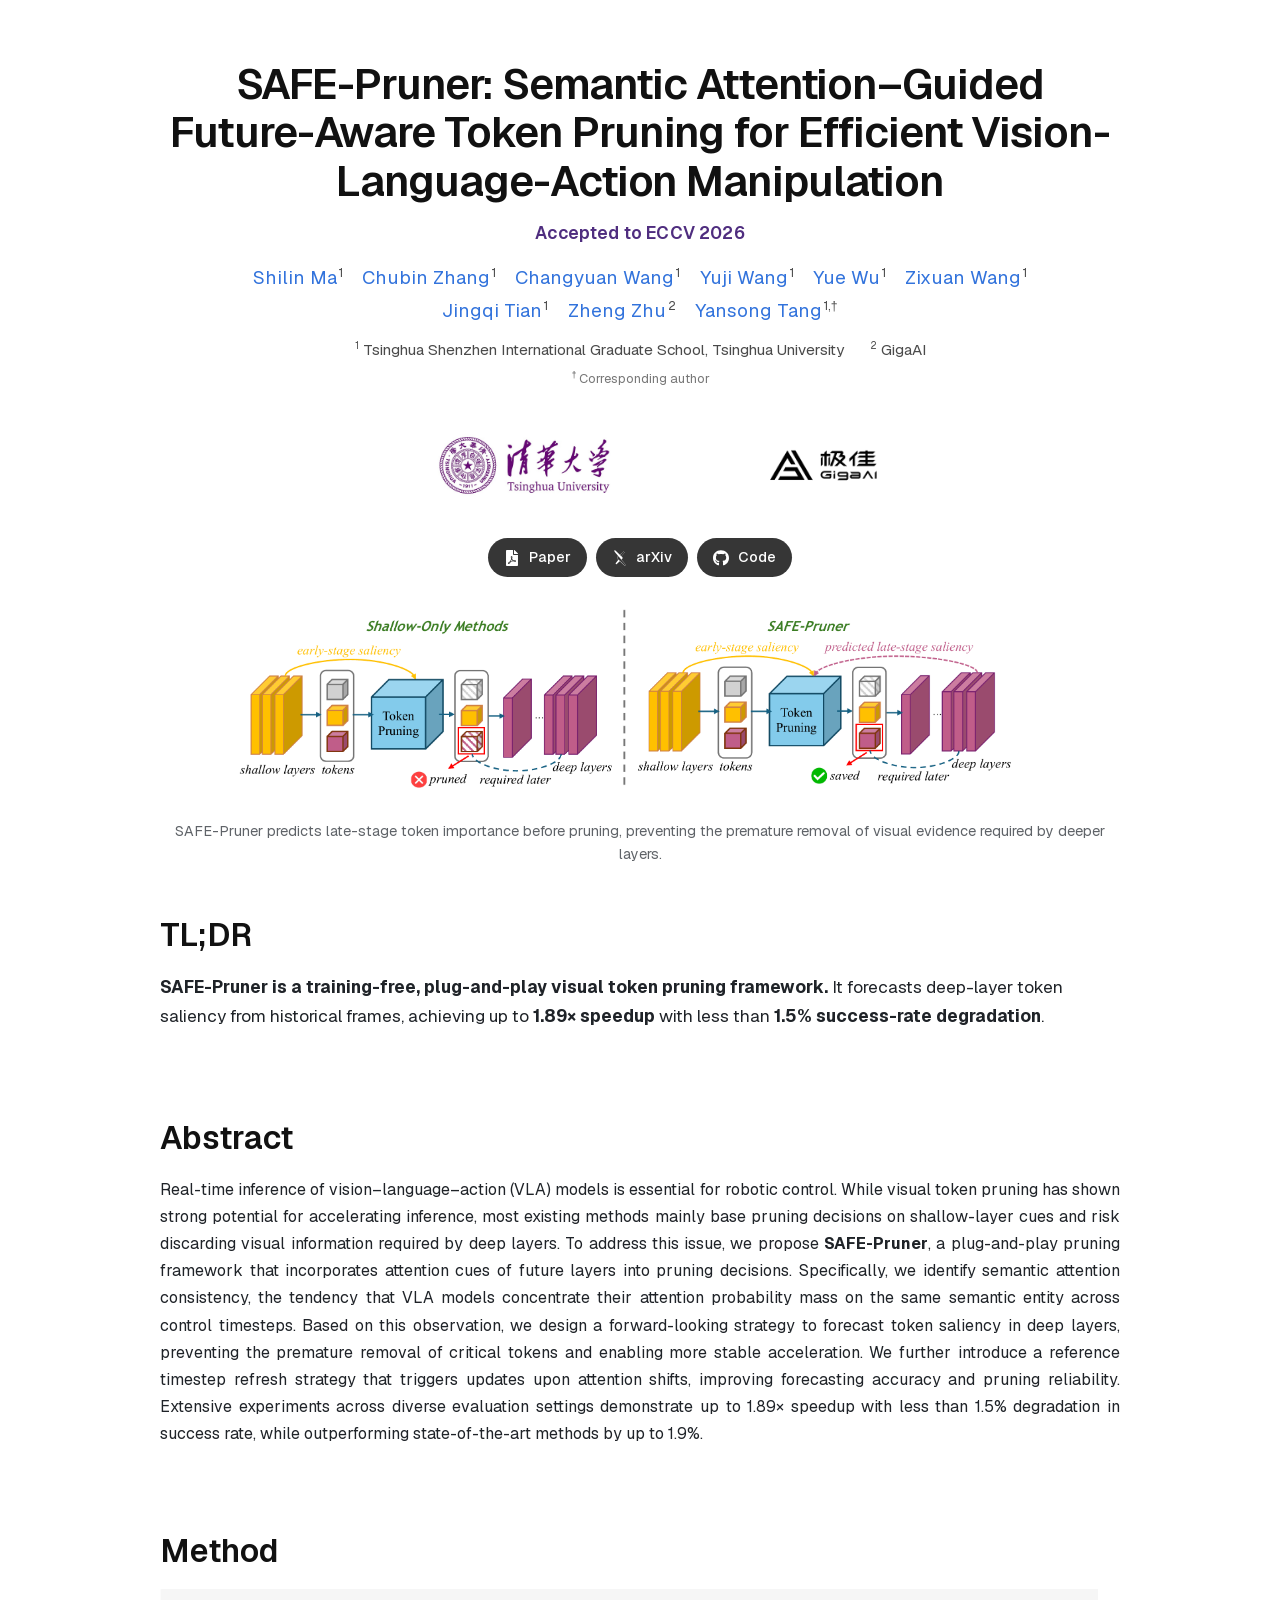
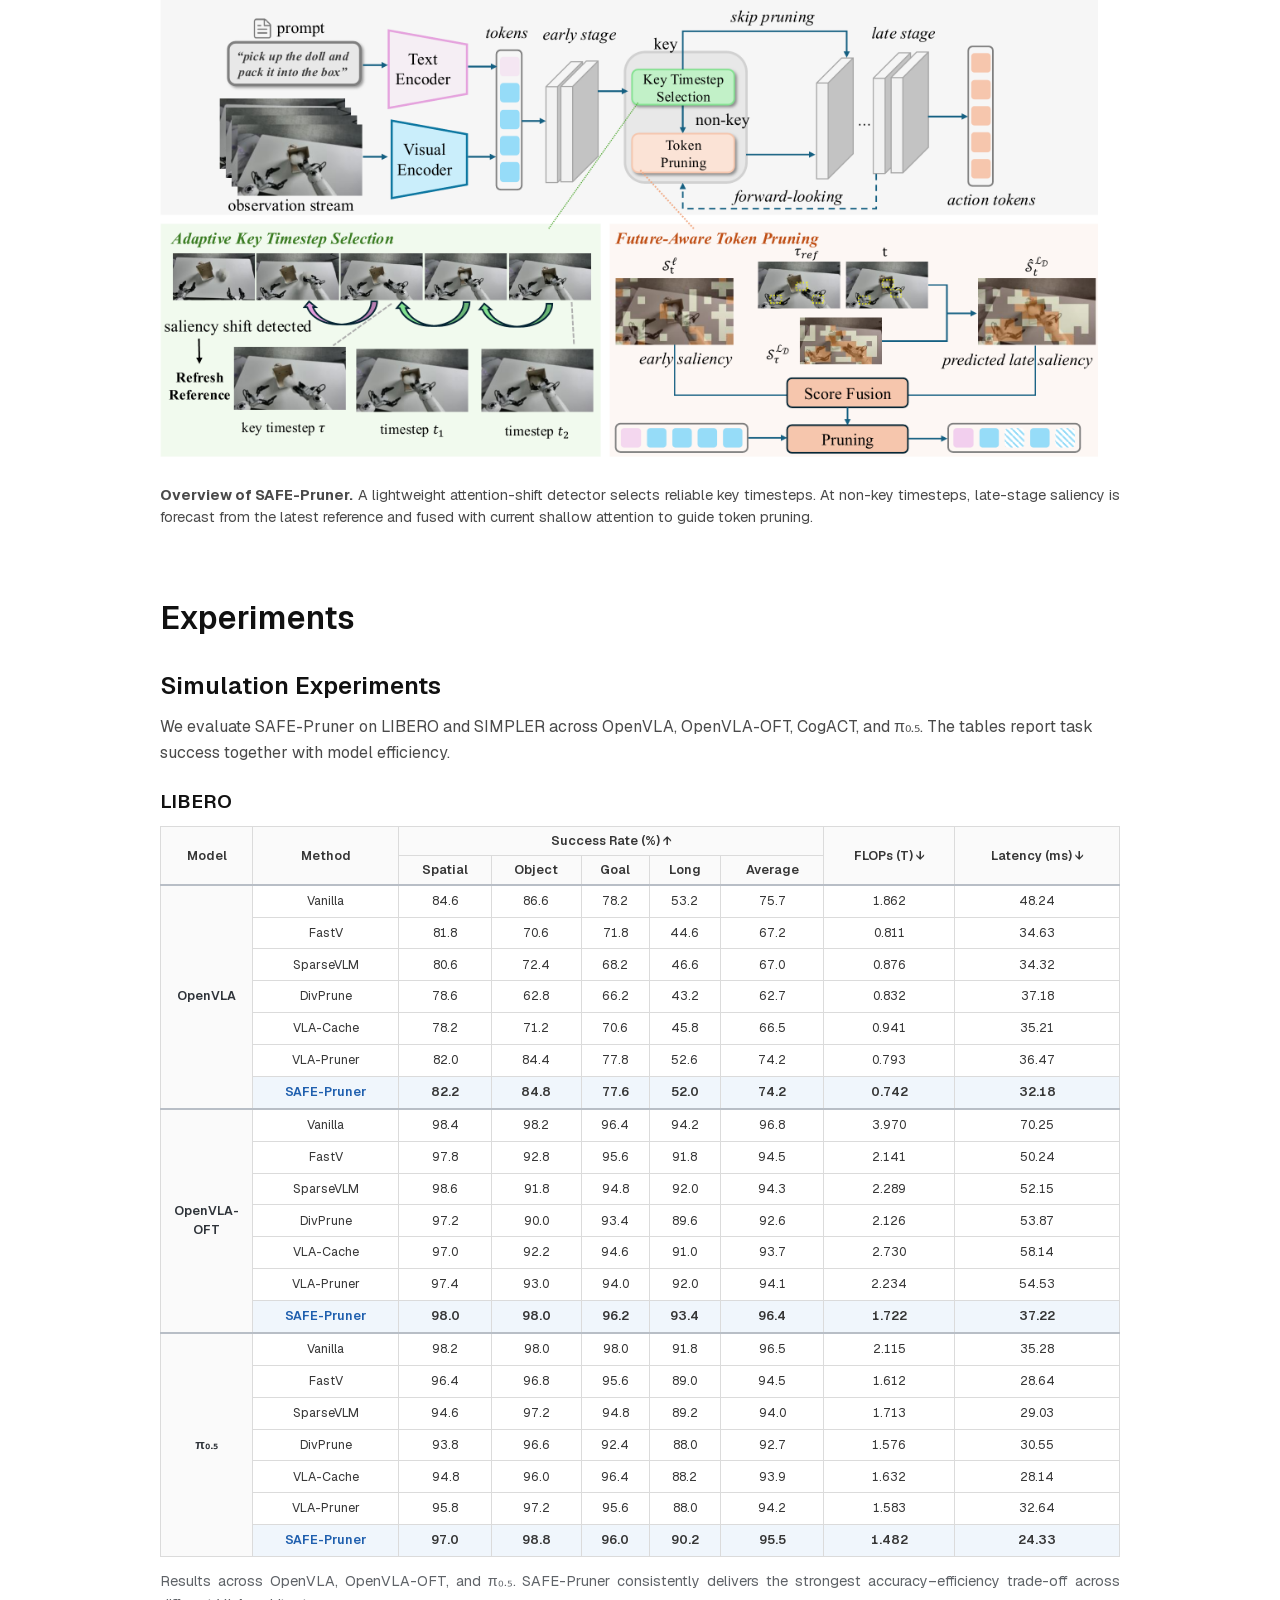
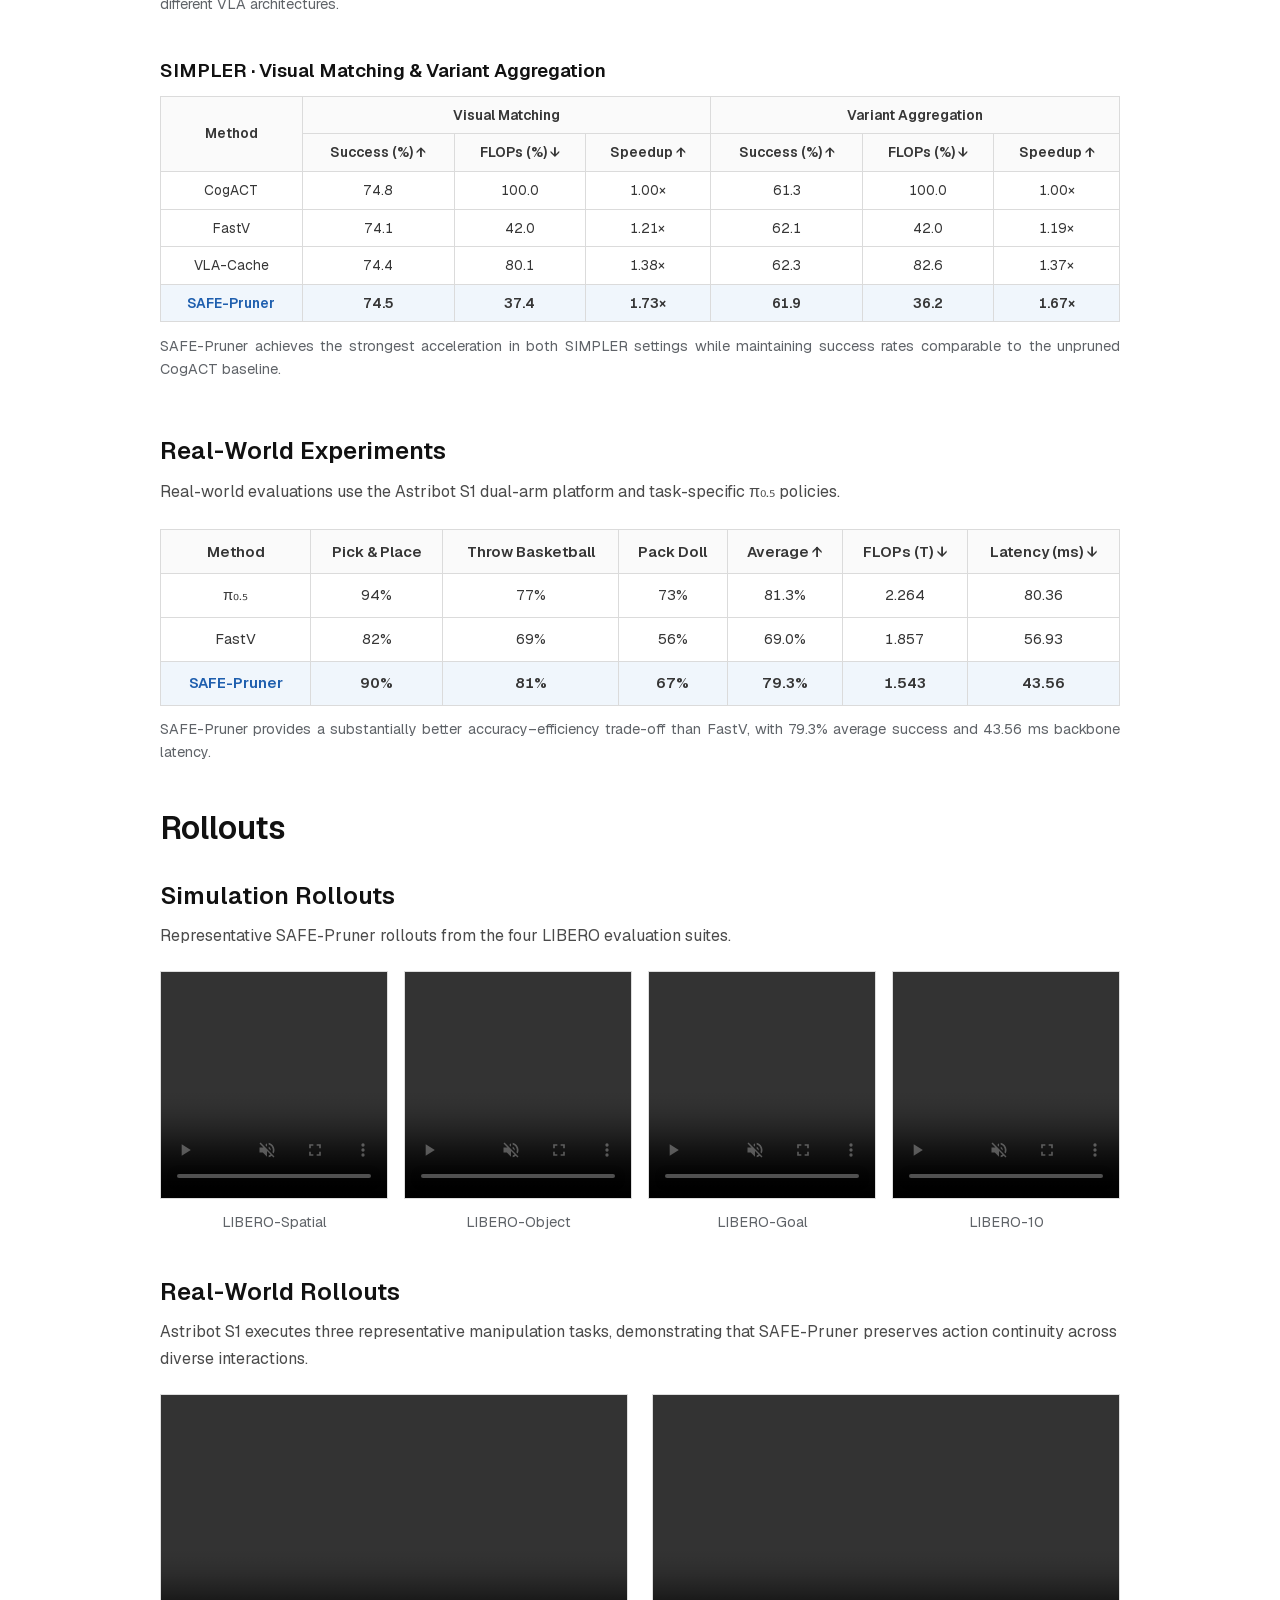
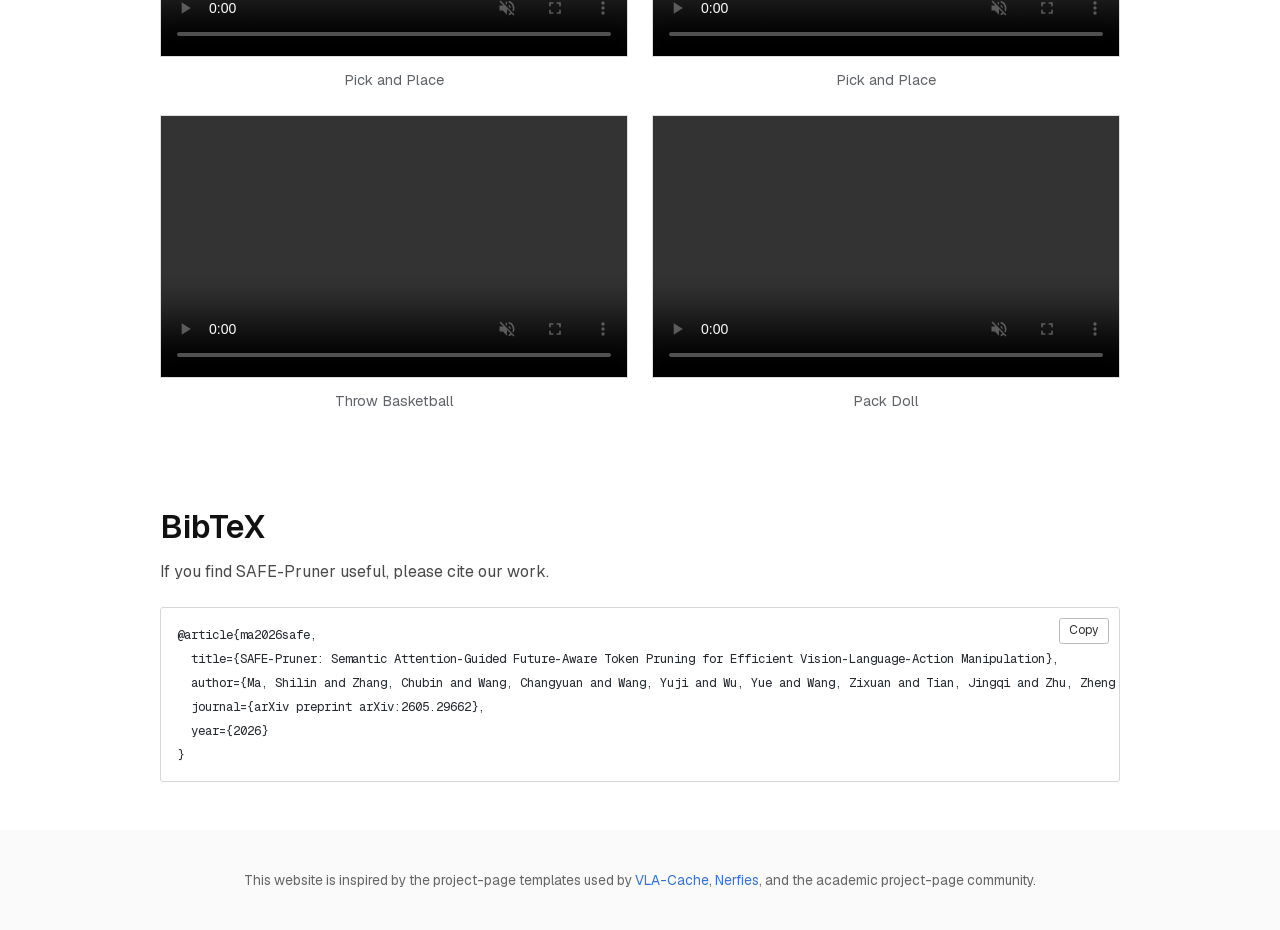
==== commit e47e80b9: "Convert SAFE-Pruner page to static HTML" ====
--- a/SAFE-Pruner/index.html
+++ b/SAFE-Pruner/index.html
@@ -1,137 +1,40 @@
-<!DOCTYPE html><html lang="en"><head><meta charSet="utf-8"/><meta name="viewport" content="width=device-width, initial-scale=1"/><link rel="preload" href="assets/tsinghua-university-logo.jpg" as="image"/><link rel="preload" href="assets/gigaai-logo.png" as="image"/><link rel="preload" href="assets/icons/file-pdf.svg" as="image"/><link rel="preload" href="assets/icons/arxiv.svg" as="image"/><link rel="preload" href="assets/icons/github.svg" as="image"/><link rel="preload" href="assets/teaser.png" as="image"/><link rel="preload" href="assets/pipeline.png" as="image"/><link rel="stylesheet" href="./_next/static/css/index.DiPbX50i.css" data-rsc-css-href="./_next/static/css/index.DiPbX50i.css" data-precedence="vite-rsc/importer-resources"/><link rel="modulepreload" fetchPriority="low" href="./_next/static/chunks/index-qljRNLza.js"/><script src="./_next/static/chunks/rolldown-runtime-C60lm6uB.js" type="module" async=""></script><script src="./_next/static/chunks/framework-BgSIrAUN.js" type="module" async=""></script><link rel="modulepreload" href="./_next/static/chunks/layout-segment-context-DPx87A70.js" crossorigin=""/><link rel="modulepreload" href="./_next/static/chunks/CitationBlock-C3VcEfb5.js" crossorigin=""/><script>Object.assign(((self[Symbol.for("vinext.navigationRuntime")]??={bootstrap:{routeManifest:null},functions:{}}).bootstrap.rsc??={rsc:[]}),{params:{},nav:{"pathname":"/","searchParams":[]}})</script><link rel="modulepreload" href="./_next/static/chunks/index-qljRNLza.js" />
-<link rel="preload" href="./_next/static/_vinext_fonts/geist-8ac0455e797f/geist-98bbbccb.woff2" as="font" type="font/woff2" crossorigin />
-<link rel="preload" href="./_next/static/_vinext_fonts/geist-mono-00e989178794/geist-mono-013b2f2f.woff2" as="font" type="font/woff2" crossorigin />
-<style data-vinext-fonts>/* cyrillic-ext */
-@font-face {
-  font-family: 'Geist';
-  font-style: normal;
-  font-weight: 100 900;
-  font-display: swap;
-  src: url(./_next/static/_vinext_fonts/geist-8ac0455e797f/geist-ff2310f5.woff2) format('woff2');
-  unicode-range: U+0460-052F, U+1C80-1C8A, U+20B4, U+2DE0-2DFF, U+A640-A69F, U+FE2E-FE2F;
-}
-/* cyrillic */
-@font-face {
-  font-family: 'Geist';
-  font-style: normal;
-  font-weight: 100 900;
-  font-display: swap;
-  src: url(./_next/static/_vinext_fonts/geist-8ac0455e797f/geist-875ccdd4.woff2) format('woff2');
-  unicode-range: U+0301, U+0400-045F, U+0490-0491, U+04B0-04B1, U+2116;
-}
-/* vietnamese */
-@font-face {
-  font-family: 'Geist';
-  font-style: normal;
-  font-weight: 100 900;
-  font-display: swap;
-  src: url(./_next/static/_vinext_fonts/geist-8ac0455e797f/geist-52306abf.woff2) format('woff2');
-  unicode-range: U+0102-0103, U+0110-0111, U+0128-0129, U+0168-0169, U+01A0-01A1, U+01AF-01B0, U+0300-0301, U+0303-0304, U+0308-0309, U+0323, U+0329, U+1EA0-1EF9, U+20AB;
-}
-/* latin-ext */
-@font-face {
-  font-family: 'Geist';
-  font-style: normal;
-  font-weight: 100 900;
-  font-display: swap;
-  src: url(./_next/static/_vinext_fonts/geist-8ac0455e797f/geist-001175b1.woff2) format('woff2');
-  unicode-range: U+0100-02BA, U+02BD-02C5, U+02C7-02CC, U+02CE-02D7, U+02DD-02FF, U+0304, U+0308, U+0329, U+1D00-1DBF, U+1E00-1E9F, U+1EF2-1EFF, U+2020, U+20A0-20AB, U+20AD-20C0, U+2113, U+2C60-2C7F, U+A720-A7FF;
-}
-/* latin */
-@font-face {
-  font-family: 'Geist';
-  font-style: normal;
-  font-weight: 100 900;
-  font-display: swap;
-  src: url(./_next/static/_vinext_fonts/geist-8ac0455e797f/geist-98bbbccb.woff2) format('woff2');
-  unicode-range: U+0000-00FF, U+0131, U+0152-0153, U+02BB-02BC, U+02C6, U+02DA, U+02DC, U+0304, U+0308, U+0329, U+2000-206F, U+20AC, U+2122, U+2191, U+2193, U+2212, U+2215, U+FEFF, U+FFFD;
-}
+<!doctype html>
+<html lang="en">
+  <head>
+    <meta charset="utf-8">
+    <meta name="viewport" content="width=device-width, initial-scale=1">
+    <title>SAFE-Pruner | Future-Aware Token Pruning for VLA Manipulation</title>
+    <meta name="description" content="SAFE-Pruner is a training-free, future-aware visual token pruning framework that accelerates VLA manipulation by up to 1.89×.">
+    <meta name="keywords" content="SAFE-Pruner,vision-language-action,VLA,token pruning,robot manipulation,inference acceleration">
+    <meta name="author" content="Shilin Ma et al.">
+    <link rel="canonical" href="https://msssl.github.io/SAFE-Pruner/">
 
-@font-face {
-  font-family: 'Geist Fallback';
-  src: local("Arial");
-  ascent-override: 95.94%;
-  descent-override: 28.16%;
-  line-gap-override: 0.00%;
-  size-adjust: 104.76%;
-}
+    <meta property="og:title" content="SAFE-Pruner">
+    <meta property="og:description" content="Future-aware token pruning for efficient vision-language-action manipulation.">
+    <meta property="og:type" content="website">
+    <meta property="og:url" content="https://msssl.github.io/SAFE-Pruner/">
+    <meta property="og:image" content="https://msssl.github.io/SAFE-Pruner/og-eccv.png">
+    <meta property="og:image:width" content="1672">
+    <meta property="og:image:height" content="941">
+    <meta property="og:image:alt" content="SAFE-Pruner — accepted to ECCV 2026">
 
-.__font_geist_19ysh9d { font-family: 'Geist', 'Geist Fallback'; font-style: normal; }
+    <meta name="twitter:card" content="summary_large_image">
+    <meta name="twitter:title" content="SAFE-Pruner">
+    <meta name="twitter:description" content="Future-aware token pruning for efficient VLA manipulation.">
+    <meta name="twitter:image" content="https://msssl.github.io/SAFE-Pruner/og-eccv.png">
 
-.__variable_geist_19ysh9d { --font-geist-sans: 'Geist', 'Geist Fallback'; }
-
-/* cyrillic-ext */
-@font-face {
-  font-family: 'Geist Mono';
-  font-style: normal;
-  font-weight: 100 900;
-  font-display: swap;
-  src: url(./_next/static/_vinext_fonts/geist-mono-00e989178794/geist-mono-f6b33328.woff2) format('woff2');
-  unicode-range: U+0460-052F, U+1C80-1C8A, U+20B4, U+2DE0-2DFF, U+A640-A69F, U+FE2E-FE2F;
-}
-/* cyrillic */
-@font-face {
-  font-family: 'Geist Mono';
-  font-style: normal;
-  font-weight: 100 900;
-  font-display: swap;
-  src: url(./_next/static/_vinext_fonts/geist-mono-00e989178794/geist-mono-44e03052.woff2) format('woff2');
-  unicode-range: U+0301, U+0400-045F, U+0490-0491, U+04B0-04B1, U+2116;
-}
-/* symbols2 */
-@font-face {
-  font-family: 'Geist Mono';
-  font-style: normal;
-  font-weight: 100 900;
-  font-display: swap;
-  src: url(./_next/static/_vinext_fonts/geist-mono-00e989178794/geist-mono-0638449e.woff2) format('woff2');
-  unicode-range: U+2000-2001, U+2004-2008, U+200A, U+23B8-23BD, U+2500-259F;
-}
-/* vietnamese */
-@font-face {
-  font-family: 'Geist Mono';
-  font-style: normal;
-  font-weight: 100 900;
-  font-display: swap;
-  src: url(./_next/static/_vinext_fonts/geist-mono-00e989178794/geist-mono-971fb274.woff2) format('woff2');
-  unicode-range: U+0102-0103, U+0110-0111, U+0128-0129, U+0168-0169, U+01A0-01A1, U+01AF-01B0, U+0300-0301, U+0303-0304, U+0308-0309, U+0323, U+0329, U+1EA0-1EF9, U+20AB;
-}
-/* latin-ext */
-@font-face {
-  font-family: 'Geist Mono';
-  font-style: normal;
-  font-weight: 100 900;
-  font-display: swap;
-  src: url(./_next/static/_vinext_fonts/geist-mono-00e989178794/geist-mono-44745446.woff2) format('woff2');
-  unicode-range: U+0100-02BA, U+02BD-02C5, U+02C7-02CC, U+02CE-02D7, U+02DD-02FF, U+0304, U+0308, U+0329, U+1D00-1DBF, U+1E00-1E9F, U+1EF2-1EFF, U+2020, U+20A0-20AB, U+20AD-20C0, U+2113, U+2C60-2C7F, U+A720-A7FF;
-}
-/* latin */
-@font-face {
-  font-family: 'Geist Mono';
-  font-style: normal;
-  font-weight: 100 900;
-  font-display: swap;
-  src: url(./_next/static/_vinext_fonts/geist-mono-00e989178794/geist-mono-013b2f2f.woff2) format('woff2');
-  unicode-range: U+0000-00FF, U+0131, U+0152-0153, U+02BB-02BC, U+02C6, U+02DA, U+02DC, U+0304, U+0308, U+0329, U+2000-206F, U+20AC, U+2122, U+2191, U+2193, U+2212, U+2215, U+FEFF, U+FFFD;
-}
-
-@font-face {
-  font-family: 'Geist Mono Fallback';
-  src: local("Arial");
-  ascent-override: 74.67%;
-  descent-override: 21.92%;
-  line-gap-override: 0.00%;
-  size-adjust: 134.59%;
-}
-
-.__font_geist_mono_1001rt9 { font-family: 'Geist Mono', 'Geist Mono Fallback'; font-style: normal; }
-
-.__variable_geist_mono_1001rt9 { --font-geist-mono: 'Geist Mono', 'Geist Mono Fallback'; }
-</style>
-</head><body class="__variable_geist_19ysh9d __variable_geist_mono_1001rt9"><main><section class="publication-header"><div class="container has-text-centered"><h1 class="publication-title">SAFE-Pruner: Semantic Attention–Guided Future-Aware Token Pruning for Efficient Vision-Language-Action Manipulation</h1><p class="publication-venue">Accepted to ECCV 2026</p><div class="publication-authors" aria-label="Authors"><span class="author-block">Shilin Ma<sup>1</sup></span><span class="author-block">Chubin Zhang<sup>1</sup></span><span class="author-block">Changyuan Wang<sup>1</sup></span><span class="author-block">Yuji Wang<sup>1</sup></span><span class="author-block">Yue Wu<sup>1</sup></span><span class="author-block">Zixuan Wang<sup>1</sup></span><span class="author-block">Jingqi Tian<sup>1</sup></span><span class="author-block">Zheng Zhu<sup>2</sup></span><span class="author-block">Yansong Tang<sup>1,†</sup></span></div><p class="institution-line"><span><sup>1</sup> Tsinghua Shenzhen International Graduate School, Tsinghua University</span><span><sup>2</sup> GigaAI</span></p><p class="corresponding"><sup>†</sup> Corresponding author</p><div class="institution-logos" aria-label="Institutions"><img class="tsinghua-logo" src="assets/tsinghua-university-logo.jpg" alt="Tsinghua University logo"/><img class="giga-logo" src="assets/gigaai-logo.png" alt="GigaAI logo"/></div><div class="publication-links"><a class="resource-button" href="https://arxiv.org/pdf/2605.29662" target="_blank" rel="noreferrer"><img class="resource-icon" src="assets/icons/file-pdf.svg" alt="" aria-hidden="true"/><span>Paper</span></a><a class="resource-button" href="https://arxiv.org/abs/2605.29662" target="_blank" rel="noreferrer"><img class="resource-icon" src="assets/icons/arxiv.svg" alt="" aria-hidden="true"/><span>arXiv</span></a><a class="resource-button" href="https://github.com/msssl/SAFE-Pruner" target="_blank" rel="noreferrer"><img class="resource-icon" src="assets/icons/github.svg" alt="" aria-hidden="true"/><span>Code</span></a></div></div></section><section class="teaser-section"><div class="container has-text-centered"><figure class="teaser-figure"><div class="teaser-image-viewport"><img src="assets/teaser.png" alt="Comparison between shallow-only token pruning and SAFE-Pruner"/></div><figcaption>SAFE-Pruner predicts late-stage token importance before pruning, preventing the premature removal of visual evidence required by deeper layers.</figcaption></figure></div></section><section class="section tldr-section"><div class="container"><h2 class="title is-3">TL;DR</h2><p class="tldr-copy"><strong>SAFE-Pruner is a training-free, plug-and-play visual token pruning framework.</strong> <!-- -->It forecasts deep-layer token saliency from historical frames, achieving up to <strong>1.89× speedup</strong> with less than <strong>1.5% success-rate degradation</strong>.</p></div></section><section class="section" id="abstract"><div class="container"><h2 class="title is-3">Abstract</h2><div class="content has-text-justified"><p>Real-time inference of vision–language–action (VLA) models is essential for robotic control. While visual token pruning has shown strong potential for accelerating inference, most existing methods mainly base pruning decisions on shallow-layer cues and risk discarding visual information required by deep layers. To address this issue, we propose <strong>SAFE-Pruner</strong>, a plug-and-play pruning framework that incorporates attention cues of future layers into pruning decisions. Specifically, we identify semantic attention consistency, the tendency that VLA models concentrate their attention probability mass on the same semantic entity across control timesteps. Based on this observation, we design a forward-looking strategy to forecast token saliency in deep layers, preventing the premature removal of critical tokens and enabling more stable acceleration. We further introduce a reference timestep refresh strategy that triggers updates upon attention shifts, improving forecasting accuracy and pruning reliability. Extensive experiments across diverse evaluation settings demonstrate up to 1.89× speedup with less than 1.5% degradation in success rate, while outperforming state-of-the-art methods by up to 1.9%.</p></div></div></section><section class="section" id="method"><div class="container"><h2 class="title is-3">Method</h2><figure class="paper-figure"><div class="pipeline-viewport"><img src="assets/pipeline.png" alt="SAFE-Pruner pipeline"/></div><figcaption><strong>Overview of SAFE-Pruner.</strong> A lightweight attention-shift detector selects reliable key timesteps. At non-key timesteps, late-stage saliency is forecast from the latest reference and fused with current shallow attention to guide token pruning.</figcaption></figure></div></section><section class="section" id="experiments"><div class="container"><h2 class="title is-3">Experiments</h2><h3 class="title is-4">Simulation Experiments</h3><p class="section-description">We evaluate SAFE-Pruner on LIBERO and SIMPLER across OpenVLA, OpenVLA-OFT, CogACT, and π₀.₅. The tables report task success together with model efficiency.</p><div class="result-block"><h4 class="title is-5">LIBERO</h4><div class="table-container"><table class="results-table libero-table"><thead><tr><th rowSpan="2">Model</th><th rowSpan="2">Method</th><th colSpan="5">Success Rate (%) ↑</th><th rowSpan="2">FLOPs (T) ↓</th><th rowSpan="2">Latency (ms) ↓</th></tr><tr><th>Spatial</th><th>Object</th><th>Goal</th><th>Long</th><th>Average</th></tr></thead><tbody><tr class=" model-divider"><th class="model-cell" scope="rowgroup" rowSpan="7">OpenVLA</th><td class="method-cell">Vanilla</td><td>84.6</td><td>86.6</td><td>78.2</td><td>53.2</td><td>75.7</td><td>1.862</td><td>48.24</td></tr><tr class=" "><td class="method-cell">FastV</td><td>81.8</td><td>70.6</td><td>71.8</td><td>44.6</td><td>67.2</td><td>0.811</td><td>34.63</td></tr><tr class=" "><td class="method-cell">SparseVLM</td><td>80.6</td><td>72.4</td><td>68.2</td><td>46.6</td><td>67.0</td><td>0.876</td><td>34.32</td></tr><tr class=" "><td class="method-cell">DivPrune</td><td>78.6</td><td>62.8</td><td>66.2</td><td>43.2</td><td>62.7</td><td>0.832</td><td>37.18</td></tr><tr class=" "><td class="method-cell">VLA-Cache</td><td>78.2</td><td>71.2</td><td>70.6</td><td>45.8</td><td>66.5</td><td>0.941</td><td>35.21</td></tr><tr class=" "><td class="method-cell">VLA-Pruner</td><td>82.0</td><td>84.4</td><td>77.8</td><td>52.6</td><td>74.2</td><td>0.793</td><td>36.47</td></tr><tr class="ours-row "><td class="method-cell">SAFE-Pruner</td><td>82.2</td><td>84.8</td><td>77.6</td><td>52.0</td><td>74.2</td><td>0.742</td><td>32.18</td></tr><tr class=" model-divider"><th class="model-cell" scope="rowgroup" rowSpan="7">OpenVLA-OFT</th><td class="method-cell">Vanilla</td><td>98.4</td><td>98.2</td><td>96.4</td><td>94.2</td><td>96.8</td><td>3.970</td><td>70.25</td></tr><tr class=" "><td class="method-cell">FastV</td><td>97.8</td><td>92.8</td><td>95.6</td><td>91.8</td><td>94.5</td><td>2.141</td><td>50.24</td></tr><tr class=" "><td class="method-cell">SparseVLM</td><td>98.6</td><td>91.8</td><td>94.8</td><td>92.0</td><td>94.3</td><td>2.289</td><td>52.15</td></tr><tr class=" "><td class="method-cell">DivPrune</td><td>97.2</td><td>90.0</td><td>93.4</td><td>89.6</td><td>92.6</td><td>2.126</td><td>53.87</td></tr><tr class=" "><td class="method-cell">VLA-Cache</td><td>97.0</td><td>92.2</td><td>94.6</td><td>91.0</td><td>93.7</td><td>2.730</td><td>58.14</td></tr><tr class=" "><td class="method-cell">VLA-Pruner</td><td>97.4</td><td>93.0</td><td>94.0</td><td>92.0</td><td>94.1</td><td>2.234</td><td>54.53</td></tr><tr class="ours-row "><td class="method-cell">SAFE-Pruner</td><td>98.0</td><td>98.0</td><td>96.2</td><td>93.4</td><td>96.4</td><td>1.722</td><td>37.22</td></tr><tr class=" model-divider"><th class="model-cell" scope="rowgroup" rowSpan="7">π₀.₅</th><td class="method-cell">Vanilla</td><td>98.2</td><td>98.0</td><td>98.0</td><td>91.8</td><td>96.5</td><td>2.115</td><td>35.28</td></tr><tr class=" "><td class="method-cell">FastV</td><td>96.4</td><td>96.8</td><td>95.6</td><td>89.0</td><td>94.5</td><td>1.612</td><td>28.64</td></tr><tr class=" "><td class="method-cell">SparseVLM</td><td>94.6</td><td>97.2</td><td>94.8</td><td>89.2</td><td>94.0</td><td>1.713</td><td>29.03</td></tr><tr class=" "><td class="method-cell">DivPrune</td><td>93.8</td><td>96.6</td><td>92.4</td><td>88.0</td><td>92.7</td><td>1.576</td><td>30.55</td></tr><tr class=" "><td class="method-cell">VLA-Cache</td><td>94.8</td><td>96.0</td><td>96.4</td><td>88.2</td><td>93.9</td><td>1.632</td><td>28.14</td></tr><tr class=" "><td class="method-cell">VLA-Pruner</td><td>95.8</td><td>97.2</td><td>95.6</td><td>88.0</td><td>94.2</td><td>1.583</td><td>32.64</td></tr><tr class="ours-row "><td class="method-cell">SAFE-Pruner</td><td>97.0</td><td>98.8</td><td>96.0</td><td>90.2</td><td>95.5</td><td>1.482</td><td>24.33</td></tr></tbody></table></div><p class="table-caption">Results across OpenVLA, OpenVLA-OFT, and π₀.₅. SAFE-Pruner consistently delivers the strongest accuracy–efficiency trade-off across different VLA architectures.</p></div><div class="result-block"><h4 class="title is-5">SIMPLER · Visual Matching &amp; Variant Aggregation</h4><div class="table-container"><table class="results-table simpler-table"><thead><tr><th class="method-cell" rowSpan="2">Method</th><th colSpan="3">Visual Matching</th><th colSpan="3">Variant Aggregation</th></tr><tr><th>Success (%) ↑</th><th>FLOPs (%) ↓</th><th>Speedup ↑</th><th>Success (%) ↑</th><th>FLOPs (%) ↓</th><th>Speedup ↑</th></tr></thead><tbody><tr class=""><td class="method-cell">CogACT</td><td>74.8</td><td>100.0</td><td>1.00×</td><td>61.3</td><td>100.0</td><td>1.00×</td></tr><tr class=""><td class="method-cell">FastV</td><td>74.1</td><td>42.0</td><td>1.21×</td><td>62.1</td><td>42.0</td><td>1.19×</td></tr><tr class=""><td class="method-cell">VLA-Cache</td><td>74.4</td><td>80.1</td><td>1.38×</td><td>62.3</td><td>82.6</td><td>1.37×</td></tr><tr class="ours-row"><td class="method-cell">SAFE-Pruner</td><td>74.5</td><td>37.4</td><td>1.73×</td><td>61.9</td><td>36.2</td><td>1.67×</td></tr></tbody></table></div><p class="table-caption">SAFE-Pruner achieves the strongest acceleration in both SIMPLER settings while maintaining success rates comparable to the unpruned CogACT baseline.</p></div><h3 class="title is-4 real-experiment-title">Real-World Experiments</h3><p class="section-description">Real-world evaluations use the Astribot S1 dual-arm platform and task-specific π₀.₅ policies.</p><div class="result-block"><div class="table-container"><table class="results-table real-table"><thead><tr><th class="method-cell">Method</th><th>Pick &amp; Place</th><th>Throw Basketball</th><th>Pack Doll</th><th>Average ↑</th><th>FLOPs (T) ↓</th><th>Latency (ms) ↓</th></tr></thead><tbody><tr class=""><td class="method-cell">π₀.₅</td><td>94%</td><td>77%</td><td>73%</td><td>81.3%</td><td>2.264</td><td>80.36</td></tr><tr class=""><td class="method-cell">FastV</td><td>82%</td><td>69%</td><td>56%</td><td>69.0%</td><td>1.857</td><td>56.93</td></tr><tr class="ours-row"><td class="method-cell">SAFE-Pruner</td><td>90%</td><td>81%</td><td>67%</td><td>79.3%</td><td>1.543</td><td>43.56</td></tr></tbody></table></div><p class="table-caption">SAFE-Pruner provides a substantially better accuracy–efficiency trade-off than FastV, with 79.3% average success and 43.56 ms backbone latency.</p></div></div></section><section class="section" id="rollouts"><div class="container"><h2 class="title is-3">Rollouts</h2><h3 class="title is-4">Simulation Rollouts</h3><p class="section-description">Representative SAFE-Pruner rollouts from the four LIBERO evaluation suites.</p><div class="video-grid simulation-grid"><figure class="video-item"><div class="video-wrapper simulation-video"><video src="videos/simulation/libero-spatial.mp4" autoPlay="" muted="" loop="" playsInline="" controls="" preload="metadata"></video></div><figcaption>LIBERO-Spatial</figcaption></figure><figure class="video-item"><div class="video-wrapper simulation-video"><video src="videos/simulation/libero-object.mp4" autoPlay="" muted="" loop="" playsInline="" controls="" preload="metadata"></video></div><figcaption>LIBERO-Object</figcaption></figure><figure class="video-item"><div class="video-wrapper simulation-video"><video src="videos/simulation/libero-goal.mp4" autoPlay="" muted="" loop="" playsInline="" controls="" preload="metadata"></video></div><figcaption>LIBERO-Goal</figcaption></figure><figure class="video-item"><div class="video-wrapper simulation-video"><video src="videos/simulation/libero-10.mp4" autoPlay="" muted="" loop="" playsInline="" controls="" preload="metadata"></video></div><figcaption>LIBERO-10</figcaption></figure></div><h3 class="title is-4 real-rollout-title">Real-World Rollouts</h3><p class="section-description">Astribot S1 executes three representative manipulation tasks, demonstrating that SAFE-Pruner preserves action continuity across diverse interactions.</p><div class="video-grid"><figure class="video-item"><div class="video-wrapper"><video src="videos/real/IMG_9866_web.mp4" autoPlay="" muted="" loop="" playsInline="" controls="" preload="metadata"></video></div><figcaption>Pick and Place</figcaption></figure><figure class="video-item"><div class="video-wrapper"><video src="videos/real/IMG_9871_web.mp4" autoPlay="" muted="" loop="" playsInline="" controls="" preload="metadata"></video></div><figcaption>Pick and Place</figcaption></figure><figure class="video-item"><div class="video-wrapper"><video src="videos/real/IMG_9870_web.mp4" autoPlay="" muted="" loop="" playsInline="" controls="" preload="metadata"></video></div><figcaption>Throw Basketball</figcaption></figure><figure class="video-item"><div class="video-wrapper"><video src="videos/real/IMG_9876_web.mp4" autoPlay="" muted="" loop="" playsInline="" controls="" preload="metadata"></video></div><figcaption>Pack Doll</figcaption></figure></div></div></section><section class="section citation-section" id="citation"><div class="container"><h2 class="title is-3">BibTeX</h2><p class="section-description">If you find SAFE-Pruner useful, please cite our work.</p><div class="citation-block"><button class="citation-copy" type="button" aria-live="polite">Copy</button><pre><code>@article{ma2026safe,
+    <link rel="icon" href="./favicon.png">
+    <link rel="preload" href="./assets/fonts/geist-latin.woff2" as="font" type="font/woff2" crossorigin>
+    <link rel="preload" href="./assets/teaser.png" as="image">
+    <link rel="stylesheet" href="./assets/styles.css">
+    <script src="./assets/script.js" defer></script>
+  </head>
+  <body>
+    <main><section class="publication-header"><div class="container has-text-centered"><h1 class="publication-title">SAFE-Pruner: Semantic Attention–Guided Future-Aware Token Pruning for Efficient Vision-Language-Action Manipulation</h1><p class="publication-venue">Accepted to ECCV 2026</p><div class="publication-authors" aria-label="Authors"><span class="author-block">Shilin Ma<sup>1</sup></span><span class="author-block">Chubin Zhang<sup>1</sup></span><span class="author-block">Changyuan Wang<sup>1</sup></span><span class="author-block">Yuji Wang<sup>1</sup></span><span class="author-block">Yue Wu<sup>1</sup></span><span class="author-block">Zixuan Wang<sup>1</sup></span><span class="author-block">Jingqi Tian<sup>1</sup></span><span class="author-block">Zheng Zhu<sup>2</sup></span><span class="author-block">Yansong Tang<sup>1,†</sup></span></div><p class="institution-line"><span><sup>1</sup> Tsinghua Shenzhen International Graduate School, Tsinghua University</span><span><sup>2</sup> GigaAI</span></p><p class="corresponding"><sup>†</sup> Corresponding author</p><div class="institution-logos" aria-label="Institutions"><img class="tsinghua-logo" src="assets/tsinghua-university-logo.jpg" alt="Tsinghua University logo"/><img class="giga-logo" src="assets/gigaai-logo.png" alt="GigaAI logo"/></div><div class="publication-links"><a class="resource-button" href="https://arxiv.org/pdf/2605.29662" target="_blank" rel="noreferrer"><img class="resource-icon" src="assets/icons/file-pdf.svg" alt="" aria-hidden="true"/><span>Paper</span></a><a class="resource-button" href="https://arxiv.org/abs/2605.29662" target="_blank" rel="noreferrer"><img class="resource-icon" src="assets/icons/arxiv.svg" alt="" aria-hidden="true"/><span>arXiv</span></a><a class="resource-button" href="https://github.com/msssl/SAFE-Pruner" target="_blank" rel="noreferrer"><img class="resource-icon" src="assets/icons/github.svg" alt="" aria-hidden="true"/><span>Code</span></a></div></div></section><section class="teaser-section"><div class="container has-text-centered"><figure class="teaser-figure"><div class="teaser-image-viewport"><img src="assets/teaser.png" alt="Comparison between shallow-only token pruning and SAFE-Pruner"/></div><figcaption>SAFE-Pruner predicts late-stage token importance before pruning, preventing the premature removal of visual evidence required by deeper layers.</figcaption></figure></div></section><section class="section tldr-section"><div class="container"><h2 class="title is-3">TL;DR</h2><p class="tldr-copy"><strong>SAFE-Pruner is a training-free, plug-and-play visual token pruning framework.</strong> It forecasts deep-layer token saliency from historical frames, achieving up to <strong>1.89× speedup</strong> with less than <strong>1.5% success-rate degradation</strong>.</p></div></section><section class="section" id="abstract"><div class="container"><h2 class="title is-3">Abstract</h2><div class="content has-text-justified"><p>Real-time inference of vision–language–action (VLA) models is essential for robotic control. While visual token pruning has shown strong potential for accelerating inference, most existing methods mainly base pruning decisions on shallow-layer cues and risk discarding visual information required by deep layers. To address this issue, we propose <strong>SAFE-Pruner</strong>, a plug-and-play pruning framework that incorporates attention cues of future layers into pruning decisions. Specifically, we identify semantic attention consistency, the tendency that VLA models concentrate their attention probability mass on the same semantic entity across control timesteps. Based on this observation, we design a forward-looking strategy to forecast token saliency in deep layers, preventing the premature removal of critical tokens and enabling more stable acceleration. We further introduce a reference timestep refresh strategy that triggers updates upon attention shifts, improving forecasting accuracy and pruning reliability. Extensive experiments across diverse evaluation settings demonstrate up to 1.89× speedup with less than 1.5% degradation in success rate, while outperforming state-of-the-art methods by up to 1.9%.</p></div></div></section><section class="section" id="method"><div class="container"><h2 class="title is-3">Method</h2><figure class="paper-figure"><div class="pipeline-viewport"><img src="assets/pipeline.png" alt="SAFE-Pruner pipeline"/></div><figcaption><strong>Overview of SAFE-Pruner.</strong> A lightweight attention-shift detector selects reliable key timesteps. At non-key timesteps, late-stage saliency is forecast from the latest reference and fused with current shallow attention to guide token pruning.</figcaption></figure></div></section><section class="section" id="experiments"><div class="container"><h2 class="title is-3">Experiments</h2><h3 class="title is-4">Simulation Experiments</h3><p class="section-description">We evaluate SAFE-Pruner on LIBERO and SIMPLER across OpenVLA, OpenVLA-OFT, CogACT, and π₀.₅. The tables report task success together with model efficiency.</p><div class="result-block"><h4 class="title is-5">LIBERO</h4><div class="table-container"><table class="results-table libero-table"><thead><tr><th rowspan="2">Model</th><th rowspan="2">Method</th><th colspan="5">Success Rate (%) ↑</th><th rowspan="2">FLOPs (T) ↓</th><th rowspan="2">Latency (ms) ↓</th></tr><tr><th>Spatial</th><th>Object</th><th>Goal</th><th>Long</th><th>Average</th></tr></thead><tbody><tr class=" model-divider"><th class="model-cell" scope="rowgroup" rowspan="7">OpenVLA</th><td class="method-cell">Vanilla</td><td>84.6</td><td>86.6</td><td>78.2</td><td>53.2</td><td>75.7</td><td>1.862</td><td>48.24</td></tr><tr class=" "><td class="method-cell">FastV</td><td>81.8</td><td>70.6</td><td>71.8</td><td>44.6</td><td>67.2</td><td>0.811</td><td>34.63</td></tr><tr class=" "><td class="method-cell">SparseVLM</td><td>80.6</td><td>72.4</td><td>68.2</td><td>46.6</td><td>67.0</td><td>0.876</td><td>34.32</td></tr><tr class=" "><td class="method-cell">DivPrune</td><td>78.6</td><td>62.8</td><td>66.2</td><td>43.2</td><td>62.7</td><td>0.832</td><td>37.18</td></tr><tr class=" "><td class="method-cell">VLA-Cache</td><td>78.2</td><td>71.2</td><td>70.6</td><td>45.8</td><td>66.5</td><td>0.941</td><td>35.21</td></tr><tr class=" "><td class="method-cell">VLA-Pruner</td><td>82.0</td><td>84.4</td><td>77.8</td><td>52.6</td><td>74.2</td><td>0.793</td><td>36.47</td></tr><tr class="ours-row "><td class="method-cell">SAFE-Pruner</td><td>82.2</td><td>84.8</td><td>77.6</td><td>52.0</td><td>74.2</td><td>0.742</td><td>32.18</td></tr><tr class=" model-divider"><th class="model-cell" scope="rowgroup" rowspan="7">OpenVLA-OFT</th><td class="method-cell">Vanilla</td><td>98.4</td><td>98.2</td><td>96.4</td><td>94.2</td><td>96.8</td><td>3.970</td><td>70.25</td></tr><tr class=" "><td class="method-cell">FastV</td><td>97.8</td><td>92.8</td><td>95.6</td><td>91.8</td><td>94.5</td><td>2.141</td><td>50.24</td></tr><tr class=" "><td class="method-cell">SparseVLM</td><td>98.6</td><td>91.8</td><td>94.8</td><td>92.0</td><td>94.3</td><td>2.289</td><td>52.15</td></tr><tr class=" "><td class="method-cell">DivPrune</td><td>97.2</td><td>90.0</td><td>93.4</td><td>89.6</td><td>92.6</td><td>2.126</td><td>53.87</td></tr><tr class=" "><td class="method-cell">VLA-Cache</td><td>97.0</td><td>92.2</td><td>94.6</td><td>91.0</td><td>93.7</td><td>2.730</td><td>58.14</td></tr><tr class=" "><td class="method-cell">VLA-Pruner</td><td>97.4</td><td>93.0</td><td>94.0</td><td>92.0</td><td>94.1</td><td>2.234</td><td>54.53</td></tr><tr class="ours-row "><td class="method-cell">SAFE-Pruner</td><td>98.0</td><td>98.0</td><td>96.2</td><td>93.4</td><td>96.4</td><td>1.722</td><td>37.22</td></tr><tr class=" model-divider"><th class="model-cell" scope="rowgroup" rowspan="7">π₀.₅</th><td class="method-cell">Vanilla</td><td>98.2</td><td>98.0</td><td>98.0</td><td>91.8</td><td>96.5</td><td>2.115</td><td>35.28</td></tr><tr class=" "><td class="method-cell">FastV</td><td>96.4</td><td>96.8</td><td>95.6</td><td>89.0</td><td>94.5</td><td>1.612</td><td>28.64</td></tr><tr class=" "><td class="method-cell">SparseVLM</td><td>94.6</td><td>97.2</td><td>94.8</td><td>89.2</td><td>94.0</td><td>1.713</td><td>29.03</td></tr><tr class=" "><td class="method-cell">DivPrune</td><td>93.8</td><td>96.6</td><td>92.4</td><td>88.0</td><td>92.7</td><td>1.576</td><td>30.55</td></tr><tr class=" "><td class="method-cell">VLA-Cache</td><td>94.8</td><td>96.0</td><td>96.4</td><td>88.2</td><td>93.9</td><td>1.632</td><td>28.14</td></tr><tr class=" "><td class="method-cell">VLA-Pruner</td><td>95.8</td><td>97.2</td><td>95.6</td><td>88.0</td><td>94.2</td><td>1.583</td><td>32.64</td></tr><tr class="ours-row "><td class="method-cell">SAFE-Pruner</td><td>97.0</td><td>98.8</td><td>96.0</td><td>90.2</td><td>95.5</td><td>1.482</td><td>24.33</td></tr></tbody></table></div><p class="table-caption">Results across OpenVLA, OpenVLA-OFT, and π₀.₅. SAFE-Pruner consistently delivers the strongest accuracy–efficiency trade-off across different VLA architectures.</p></div><div class="result-block"><h4 class="title is-5">SIMPLER · Visual Matching &amp; Variant Aggregation</h4><div class="table-container"><table class="results-table simpler-table"><thead><tr><th class="method-cell" rowspan="2">Method</th><th colspan="3">Visual Matching</th><th colspan="3">Variant Aggregation</th></tr><tr><th>Success (%) ↑</th><th>FLOPs (%) ↓</th><th>Speedup ↑</th><th>Success (%) ↑</th><th>FLOPs (%) ↓</th><th>Speedup ↑</th></tr></thead><tbody><tr class=""><td class="method-cell">CogACT</td><td>74.8</td><td>100.0</td><td>1.00×</td><td>61.3</td><td>100.0</td><td>1.00×</td></tr><tr class=""><td class="method-cell">FastV</td><td>74.1</td><td>42.0</td><td>1.21×</td><td>62.1</td><td>42.0</td><td>1.19×</td></tr><tr class=""><td class="method-cell">VLA-Cache</td><td>74.4</td><td>80.1</td><td>1.38×</td><td>62.3</td><td>82.6</td><td>1.37×</td></tr><tr class="ours-row"><td class="method-cell">SAFE-Pruner</td><td>74.5</td><td>37.4</td><td>1.73×</td><td>61.9</td><td>36.2</td><td>1.67×</td></tr></tbody></table></div><p class="table-caption">SAFE-Pruner achieves the strongest acceleration in both SIMPLER settings while maintaining success rates comparable to the unpruned CogACT baseline.</p></div><h3 class="title is-4 real-experiment-title">Real-World Experiments</h3><p class="section-description">Real-world evaluations use the Astribot S1 dual-arm platform and task-specific π₀.₅ policies.</p><div class="result-block"><div class="table-container"><table class="results-table real-table"><thead><tr><th class="method-cell">Method</th><th>Pick &amp; Place</th><th>Throw Basketball</th><th>Pack Doll</th><th>Average ↑</th><th>FLOPs (T) ↓</th><th>Latency (ms) ↓</th></tr></thead><tbody><tr class=""><td class="method-cell">π₀.₅</td><td>94%</td><td>77%</td><td>73%</td><td>81.3%</td><td>2.264</td><td>80.36</td></tr><tr class=""><td class="method-cell">FastV</td><td>82%</td><td>69%</td><td>56%</td><td>69.0%</td><td>1.857</td><td>56.93</td></tr><tr class="ours-row"><td class="method-cell">SAFE-Pruner</td><td>90%</td><td>81%</td><td>67%</td><td>79.3%</td><td>1.543</td><td>43.56</td></tr></tbody></table></div><p class="table-caption">SAFE-Pruner provides a substantially better accuracy–efficiency trade-off than FastV, with 79.3% average success and 43.56 ms backbone latency.</p></div></div></section><section class="section" id="rollouts"><div class="container"><h2 class="title is-3">Rollouts</h2><h3 class="title is-4">Simulation Rollouts</h3><p class="section-description">Representative SAFE-Pruner rollouts from the four LIBERO evaluation suites.</p><div class="video-grid simulation-grid"><figure class="video-item"><div class="video-wrapper simulation-video"><video src="videos/simulation/libero-spatial.mp4" autoplay muted loop playsinline controls preload="metadata"></video></div><figcaption>LIBERO-Spatial</figcaption></figure><figure class="video-item"><div class="video-wrapper simulation-video"><video src="videos/simulation/libero-object.mp4" autoplay muted loop playsinline controls preload="metadata"></video></div><figcaption>LIBERO-Object</figcaption></figure><figure class="video-item"><div class="video-wrapper simulation-video"><video src="videos/simulation/libero-goal.mp4" autoplay muted loop playsinline controls preload="metadata"></video></div><figcaption>LIBERO-Goal</figcaption></figure><figure class="video-item"><div class="video-wrapper simulation-video"><video src="videos/simulation/libero-10.mp4" autoplay muted loop playsinline controls preload="metadata"></video></div><figcaption>LIBERO-10</figcaption></figure></div><h3 class="title is-4 real-rollout-title">Real-World Rollouts</h3><p class="section-description">Astribot S1 executes three representative manipulation tasks, demonstrating that SAFE-Pruner preserves action continuity across diverse interactions.</p><div class="video-grid"><figure class="video-item"><div class="video-wrapper"><video src="videos/real/IMG_9866_web.mp4" autoplay muted loop playsinline controls preload="metadata"></video></div><figcaption>Pick and Place</figcaption></figure><figure class="video-item"><div class="video-wrapper"><video src="videos/real/IMG_9871_web.mp4" autoplay muted loop playsinline controls preload="metadata"></video></div><figcaption>Pick and Place</figcaption></figure><figure class="video-item"><div class="video-wrapper"><video src="videos/real/IMG_9870_web.mp4" autoplay muted loop playsinline controls preload="metadata"></video></div><figcaption>Throw Basketball</figcaption></figure><figure class="video-item"><div class="video-wrapper"><video src="videos/real/IMG_9876_web.mp4" autoplay muted loop playsinline controls preload="metadata"></video></div><figcaption>Pack Doll</figcaption></figure></div></div></section><section class="section citation-section" id="citation"><div class="container"><h2 class="title is-3">BibTeX</h2><p class="section-description">If you find SAFE-Pruner useful, please cite our work.</p><div class="citation-block"><button class="citation-copy" type="button" aria-live="polite">Copy</button><pre><code>@article{ma2026safe,
   title={SAFE-Pruner: Semantic Attention-Guided Future-Aware Token Pruning for Efficient Vision-Language-Action Manipulation},
   author={Ma, Shilin and Zhang, Chubin and Wang, Changyuan and Wang, Yuji and Wu, Yue and Wang, Zixuan and Tian, Jingqi and Zhu, Zheng and Tang, Yansong},
   journal={arXiv preprint arXiv:2605.29662},
   year={2026}
-}</code></pre></div></div></section><footer class="footer"><div class="container has-text-centered"><p>This website is inspired by the project-page templates used by<!-- --> <a href="https://vla-cache.github.io/" target="_blank" rel="noreferrer">VLA-Cache</a>,<!-- --> <a href="https://nerfies.github.io/" target="_blank" rel="noreferrer">Nerfies</a>, and the academic project-page community.</p></div></footer></main><!--$--><!--/$--><div hidden=""><!--$?--><template id="B:0"></template><!--/$--></div><script>requestAnimationFrame(function(){$RT=performance.now()});</script><script type="module" src="./_next/static/chunks/index-qljRNLza.js" id="_R_" async=""></script><div hidden id="S:0"><div hidden=""><title>SAFE-Pruner | Future-Aware Token Pruning for VLA Manipulation</title><meta name="description" content="SAFE-Pruner is a training-free, future-aware visual token pruning framework that accelerates VLA manipulation by up to 1.89×."><meta name="keywords" content="SAFE-Pruner,vision-language-action,VLA,token pruning,robot manipulation,inference acceleration"><meta name="author" content="Shilin Ma et al."><meta property="og:title" content="SAFE-Pruner"><meta property="og:description" content="Future-aware token pruning for efficient vision-language-action manipulation."><meta property="og:type" content="website"><meta property="og:image" content="./og-eccv.png"><meta property="og:image:width" content="1672"><meta property="og:image:height" content="941"><meta property="og:image:alt" content="SAFE-Pruner — accepted to ECCV 2026"><meta name="twitter:card" content="summary_large_image"><meta name="twitter:title" content="SAFE-Pruner"><meta name="twitter:description" content="Future-aware token pruning for efficient VLA manipulation."><meta name="twitter:image" content="./og-eccv.png"><link rel="shortcut icon" href="./favicon.png"><link rel="icon" href="./favicon.png"></div></div><script>$RB=[];$RV=function(a){$RT=performance.now();for(var b=0;b<a.length;b+=2){var c=a[b],e=a[b+1];null!==e.parentNode&&e.parentNode.removeChild(e);var f=c.parentNode;if(f){var g=c.previousSibling,h=0;do{if(c&&8===c.nodeType){var d=c.data;if("/$"===d||"/&"===d)if(0===h)break;else h--;else"$"!==d&&"$?"!==d&&"$~"!==d&&"$!"!==d&&"&"!==d||h++}d=c.nextSibling;f.removeChild(c);c=d}while(c);for(;e.firstChild;)f.insertBefore(e.firstChild,c);g.data="$";g._reactRetry&&requestAnimationFrame(g._reactRetry)}}a.length=0};
-$RC=function(a,b){if(b=document.getElementById(b))(a=document.getElementById(a))?(a.previousSibling.data="$~",$RB.push(a,b),2===$RB.length&&("number"!==typeof $RT?requestAnimationFrame($RV.bind(null,$RB)):(a=performance.now(),setTimeout($RV.bind(null,$RB),2300>a&&2E3<a?2300-a:$RT+300-a)))):b.parentNode.removeChild(b)};$RC("B:0","S:0")</script><script>((self[Symbol.for("vinext.navigationRuntime")]??={bootstrap:{routeManifest:null},functions:{}}).bootstrap.rsc??={rsc:[]}).rsc.push("4:I[\"8c0f216c4604\",[],\"Children\",1]\n")</script><script>((self[Symbol.for("vinext.navigationRuntime")]??={bootstrap:{routeManifest:null},functions:{}}).bootstrap.rsc??={rsc:[]}).rsc.push("5:I[\"593f344dc510\",[],\"GlobalErrorBoundary\",1]\n")</script><script>((self[Symbol.for("vinext.navigationRuntime")]??={bootstrap:{routeManifest:null},functions:{}}).bootstrap.rsc??={rsc:[]}).rsc.push("6:I[\"0b874ad30386\",[],\"default\",1]\n")</script><script>((self[Symbol.for("vinext.navigationRuntime")]??={bootstrap:{routeManifest:null},functions:{}}).bootstrap.rsc??={rsc:[]}).rsc.push("7:I[\"593f344dc510\",[],\"ErrorBoundary\",1]\n")</script><script>((self[Symbol.for("vinext.navigationRuntime")]??={bootstrap:{routeManifest:null},functions:{}}).bootstrap.rsc??={rsc:[]}).rsc.push("8:I[\"15c18cfaeeff\",[],\"LayoutSegmentProvider\",1]\n")</script><script>((self[Symbol.for("vinext.navigationRuntime")]??={bootstrap:{routeManifest:null},functions:{}}).bootstrap.rsc??={rsc:[]}).rsc.push("9:I[\"8c0f216c4604\",[],\"Slot\",1]\n")</script><script>((self[Symbol.for("vinext.navigationRuntime")]??={bootstrap:{routeManifest:null},functions:{}}).bootstrap.rsc??={rsc:[]}).rsc.push("a:I[\"9276801271d6\",[],\"AppRouterScrollTarget\",1]\n")</script><script>((self[Symbol.for("vinext.navigationRuntime")]??={bootstrap:{routeManifest:null},functions:{}}).bootstrap.rsc??={rsc:[]}).rsc.push("b:I[\"593f344dc510\",[],\"RedirectBoundary\",1]\n")</script><script>((self[Symbol.for("vinext.navigationRuntime")]??={bootstrap:{routeManifest:null},functions:{}}).bootstrap.rsc??={rsc:[]}).rsc.push("c:\"$Sreact.suspense\"\n")</script><script>((self[Symbol.for("vinext.navigationRuntime")]??={bootstrap:{routeManifest:null},functions:{}}).bootstrap.rsc??={rsc:[]}).rsc.push(":HL[\"./_next/static/css/index.DiPbX50i.css\",\"style\"     ]\n")</script><script>((self[Symbol.for("vinext.navigationRuntime")]??={bootstrap:{routeManifest:null},functions:{}}).bootstrap.rsc??={rsc:[]}).rsc.push("0:{\"__route\":\"route:/\",\"__interceptionContext\":null,\"__layoutIds\":[\"layout:/\"],\"__rootLayout\":\"/\",\"__sourcePage\":\"/page\",\"__vinext_streaming_metadata_body:route:/\":\"$L1\",\"__vinext_streaming_metadata_outlet:route:/\":\"$L2\",\"page:/\":\"$L3\",\"layout:/\":[[[[\"$\",\"link\",\"css:./_next/static/css/index.DiPbX50i.css\",{\"rel\":\"stylesheet\",\"precedence\":\"vite-rsc/importer-resources\",\"href\":\"./_next/static/css/index.DiPbX50i.css\",\"data-rsc-css-href\":\"./_next/static/css/index.DiPbX50i.css\"}],\"$undefined\"],[\"$\",\"html\",null,{\"lang\":\"en\",\"children\":[\"$\",\"body\",null,{\"className\":\"__variable_geist_19ysh9d __variable_geist_mono_1001rt9\",\"children\":[\"$\",\"$L4\",null,{}]}]}]],null],\"route:/\":[[[\"$\",\"meta\",null,{\"charSet\":\"utf-8\"}],null,[[\"$\",\"meta\",\"0\",{\"name\":\"viewport\",\"content\":\"width=device-width, initial-scale=1\"}]]],[\"$\",\"$L5\",null,{\"fallback\":\"$6\",\"children\":[\"$\",\"$L7\",null,{\"fallback\":\"$6\",\"children\":[\"$\",\"$L8\",null,{\"providerId\":\"layout:/\",\"segmentMap\":{\"children\":[]},\"children\":[\"$\",\"$L9\",null,{\"id\":\"layout:/\",\"parallelSlots\":\"$undefined\",\"children\":[\"$\",\"$La\",null,{\"children\":[\"$\",\"$Lb\",null,{\"children\":[[\"$\",\"$L8\",null,{\"providerId\":\"page:/\",\"segmentMap\":{\"children\":[\"__PAGE__\"]},\"children\":[\"$\",\"$L9\",null,{\"id\":\"page:/\"}]}],[\"$\",\"$c\",null,{\"fallback\":null,\"children\":[\"$\",\"$L9\",null,{\"id\":\"__vinext_streaming_metadata_outlet:route:/\"}]}]]}]}]}]}]}]}],null,[\"$\",\"div\",null,{\"hidden\":true,\"children\":[\"$\",\"$c\",null,{\"fallback\":null,\"children\":[\"$\",\"$L9\",null,{\"id\":\"__vinext_streaming_metadata_body:route:/\"}]}]}]],\"__layoutFlags\":{\"layout:/\":\"s\"},\"__artifactCompatibility\":{\"schemaVersion\":1,\"graphVersion\":\"app-route-graph:1177fd80f83fa7b0\",\"deploymentVersion\":\"7b76217a-7ee2-4e33-8e09-26bd40e9953d\",\"appElementsSchemaVersion\":1,\"rscPayloadSchemaVersion\":1,\"rootBoundaryId\":\"/\",\"renderEpoch\":null},\"__renderObservation\":{\"schemaVersion\":1,\"output\":{\"kind\":\"app-rsc\",\"mountedSlotsFingerprint\":null,\"renderEpoch\":null,\"rootBoundaryId\":\"/\",\"routeId\":\"route:/\"},\"completeness\":\"partial\",\"boundaryOutcome\":{\"kind\":\"unknown\"},\"requestApis\":[{\"kind\":\"connection\",\"status\":\"unknown\"},{\"kind\":\"cookies\",\"status\":\"unknown\"},{\"kind\":\"draftMode\",\"status\":\"unknown\"},{\"kind\":\"headers\",\"status\":\"observed\"},{\"kind\":\"params\",\"status\":\"unknown\"},{\"kind\":\"searchParams\",\"status\":\"unknown\"}],\"dynamicFetches\":[],\"cacheTags\":[\"/\",\"_N_T_/\",\"_N_T_/index\",\"_N_T_/layout\",\"_N_T_/page\"],\"pathTags\":[\"/\"],\"cacheability\":\"unknown\",\"downgrade\":{\"target\":\"freshRender\",\"reasons\":[{\"code\":\"CP_DOWNGRADE_CACHEABILITY_UNKNOWN\",\"target\":\"freshRender\"},{\"code\":\"CP_DOWNGRADE_INCOMPLETE_OBSERVATION\",\"completeness\":\"partial\",\"target\":\"freshRender\"},{\"code\":\"CP_DOWNGRADE_UNKNOWN_REQUEST_API\",\"requestApi\":\"connection\",\"target\":\"freshRender\"},{\"code\":\"CP_DOWNGRADE_UNKNOWN_REQUEST_API\",\"requestApi\":\"cookies\",\"target\":\"freshRender\"},{\"code\":\"CP_DOWNGRADE_UNKNOWN_REQUEST_API\",\"requestApi\":\"draftMode\",\"target\":\"freshRender\"},{\"code\":\"CP_DOWNGRADE_PRIVATE_REQUEST_API\",\"requestApi\":\"headers\",\"target\":\"private\"},{\"code\":\"CP_DOWNGRADE_UNKNOWN_REQUEST_API\",\"requestApi\":\"params\",\"target\":\"freshRender\"},{\"code\":\"CP_DOWNGRADE_UNKNOWN_REQUEST_API\",\"requestApi\":\"searchParams\",\"target\":\"freshRender\"}],\"fallback\":{\"kind\":\"breakerFallback\",\"code\":\"CP_PRIVATE_DYNAMIC_DOWNGRADE\",\"mode\":\"renderFresh\",\"scope\":\"affectedOutput\",\"fields\":{\"reasonCodes\":[\"CP_DOWNGRADE_CACHEABILITY_UNKNOWN\",\"CP_DOWNGRADE_INCOMPLETE_OBSERVATION\",\"CP_DOWNGRADE_UNKNOWN_REQUEST_API\",\"CP_DOWNGRADE_UNKNOWN_REQUEST_API\",\"CP_DOWNGRADE_UNKNOWN_REQUEST_API\",\"CP_DOWNGRADE_PRIVATE_REQUEST_API\",\"CP_DOWNGRADE_UNKNOWN_REQUEST_API\",\"CP_DOWNGRADE_UNKNOWN_REQUEST_API\"],\"target\":\"freshRender\"}},\"isPublicCacheCandidate\":false}}}\n")</script><script>((self[Symbol.for("vinext.navigationRuntime")]??={bootstrap:{routeManifest:null},functions:{}}).bootstrap.rsc??={rsc:[]}).rsc.push("d:T4ca,")</script><script>((self[Symbol.for("vinext.navigationRuntime")]??={bootstrap:{routeManifest:null},functions:{}}).bootstrap.rsc??={rsc:[]}).rsc.push("\u003ctitle\u003eSAFE-Pruner | Future-Aware Token Pruning for VLA Manipulation\u003c/title\u003e\u003cmeta name=\"description\" content=\"SAFE-Pruner is a training-free, future-aware visual token pruning framework that accelerates VLA manipulation by up to 1.89×.\"\u003e\u003cmeta name=\"keywords\" content=\"SAFE-Pruner,vision-language-action,VLA,token pruning,robot manipulation,inference acceleration\"\u003e\u003cmeta name=\"author\" content=\"Shilin Ma et al.\"\u003e\u003cmeta property=\"og:title\" content=\"SAFE-Pruner\"\u003e\u003cmeta property=\"og:description\" content=\"Future-aware token pruning for efficient vision-language-action manipulation.\"\u003e\u003cmeta property=\"og:type\" content=\"website\"\u003e\u003cmeta property=\"og:image\" content=\"./og-eccv.png\"\u003e\u003cmeta property=\"og:image:width\" content=\"1672\"\u003e\u003cmeta property=\"og:image:height\" content=\"941\"\u003e\u003cmeta property=\"og:image:alt\" content=\"SAFE-Pruner — accepted to ECCV 2026\"\u003e\u003cmeta name=\"twitter:card\" content=\"summary_large_image\"\u003e\u003cmeta name=\"twitter:title\" content=\"SAFE-Pruner\"\u003e\u003cmeta name=\"twitter:description\" content=\"Future-aware token pruning for efficient VLA manipulation.\"\u003e\u003cmeta name=\"twitter:image\" content=\"./og-eccv.png\"\u003e\u003clink rel=\"shortcut icon\" href=\"/favicon.png\"\u003e\u003clink rel=\"icon\" href=\"/favicon.png\"\u003e")</script><script>((self[Symbol.for("vinext.navigationRuntime")]??={bootstrap:{routeManifest:null},functions:{}}).bootstrap.rsc??={rsc:[]}).rsc.push("1:[\"$\",\"div\",null,{\"hidden\":true,\"dangerouslySetInnerHTML\":{\"__html\":\"$d\"}}]\n")</script><script>((self[Symbol.for("vinext.navigationRuntime")]??={bootstrap:{routeManifest:null},functions:{}}).bootstrap.rsc??={rsc:[]}).rsc.push("2:null\n")</script><script>((self[Symbol.for("vinext.navigationRuntime")]??={bootstrap:{routeManifest:null},functions:{}}).bootstrap.rsc??={rsc:[]}).rsc.push(":HL[\"assets/tsinghua-university-logo.jpg\",\"image\"]\n")</script><script>((self[Symbol.for("vinext.navigationRuntime")]??={bootstrap:{routeManifest:null},functions:{}}).bootstrap.rsc??={rsc:[]}).rsc.push(":HL[\"assets/gigaai-logo.png\",\"image\"]\n")</script><script>((self[Symbol.for("vinext.navigationRuntime")]??={bootstrap:{routeManifest:null},functions:{}}).bootstrap.rsc??={rsc:[]}).rsc.push(":HL[\"assets/icons/file-pdf.svg\",\"image\"]\n")</script><script>((self[Symbol.for("vinext.navigationRuntime")]??={bootstrap:{routeManifest:null},functions:{}}).bootstrap.rsc??={rsc:[]}).rsc.push(":HL[\"assets/icons/arxiv.svg\",\"image\"]\n")</script><script>((self[Symbol.for("vinext.navigationRuntime")]??={bootstrap:{routeManifest:null},functions:{}}).bootstrap.rsc??={rsc:[]}).rsc.push(":HL[\"assets/icons/github.svg\",\"image\"]\n")</script><script>((self[Symbol.for("vinext.navigationRuntime")]??={bootstrap:{routeManifest:null},functions:{}}).bootstrap.rsc??={rsc:[]}).rsc.push(":HL[\"assets/teaser.png\",\"image\"]\n")</script><script>((self[Symbol.for("vinext.navigationRuntime")]??={bootstrap:{routeManifest:null},functions:{}}).bootstrap.rsc??={rsc:[]}).rsc.push("3:[\"$\",\"main\",null,{\"children\":[[\"$\",\"section\",null,{\"className\":\"publication-header\",\"children\":[\"$\",\"div\",null,{\"className\":\"container has-text-centered\",\"children\":[[\"$\",\"h1\",null,{\"className\":\"publication-title\",\"children\":\"SAFE-Pruner: Semantic Attention–Guided Future-Aware Token Pruning for Efficient Vision-Language-Action Manipulation\"}],[\"$\",\"p\",null,{\"className\":\"publication-venue\",\"children\":\"Accepted to ECCV 2026\"}],[\"$\",\"div\",null,{\"className\":\"publication-authors\",\"aria-label\":\"Authors\",\"children\":[[\"$\",\"span\",\"Shilin Ma\",{\"className\":\"author-block\",\"children\":[\"Shilin Ma\",[\"$\",\"sup\",null,{\"children\":\"1\"}]]}],[\"$\",\"span\",\"Chubin Zhang\",{\"className\":\"author-block\",\"children\":[\"Chubin Zhang\",[\"$\",\"sup\",null,{\"children\":\"1\"}]]}],[\"$\",\"span\",\"Changyuan Wang\",{\"className\":\"author-block\",\"children\":[\"Changyuan Wang\",[\"$\",\"sup\",null,{\"children\":\"1\"}]]}],[\"$\",\"span\",\"Yuji Wang\",{\"className\":\"author-block\",\"children\":[\"Yuji Wang\",[\"$\",\"sup\",null,{\"children\":\"1\"}]]}],[\"$\",\"span\",\"Yue Wu\",{\"className\":\"author-block\",\"children\":[\"Yue Wu\",[\"$\",\"sup\",null,{\"children\":\"1\"}]]}],[\"$\",\"span\",\"Zixuan Wang\",{\"className\":\"author-block\",\"children\":[\"Zixuan Wang\",[\"$\",\"sup\",null,{\"children\":\"1\"}]]}],[\"$\",\"span\",\"Jingqi Tian\",{\"className\":\"author-block\",\"children\":[\"Jingqi Tian\",[\"$\",\"sup\",null,{\"children\":\"1\"}]]}],[\"$\",\"span\",\"Zheng Zhu\",{\"className\":\"author-block\",\"children\":[\"Zheng Zhu\",[\"$\",\"sup\",null,{\"children\":\"2\"}]]}],[\"$\",\"span\",\"Yansong Tang\",{\"className\":\"author-block\",\"children\":[\"Yansong Tang\",[\"$\",\"sup\",null,{\"children\":\"1,†\"}]]}]]}],[\"$\",\"p\",null,{\"className\":\"institution-line\",\"children\":[[\"$\",\"span\",null,{\"children\":[[\"$\",\"sup\",null,{\"children\":\"1\"}],\" Tsinghua Shenzhen International Graduate School, Tsinghua University\"]}],[\"$\",\"span\",null,{\"children\":[[\"$\",\"sup\",null,{\"children\":\"2\"}],\" GigaAI\"]}]]}],[\"$\",\"p\",null,{\"className\":\"corresponding\",\"children\":[[\"$\",\"sup\",null,{\"children\":\"†\"}],\" Corresponding author\"]}],[\"$\",\"div\",null,{\"className\":\"institution-logos\",\"aria-label\":\"Institutions\",\"children\":[[\"$\",\"img\",null,{\"className\":\"tsinghua-logo\",\"src\":\"assets/tsinghua-university-logo.jpg\",\"alt\":\"Tsinghua University logo\"}],[\"$\",\"img\",null,{\"className\":\"giga-logo\",\"src\":\"assets/gigaai-logo.png\",\"alt\":\"GigaAI logo\"}]]}],[\"$\",\"div\",null,{\"className\":\"publication-links\",\"children\":[[\"$\",\"a\",null,{\"className\":\"resource-button\",\"href\":\"https://arxiv.org/pdf/2605.29662\",\"target\":\"_blank\",\"rel\":\"noreferrer\",\"children\":[[\"$\",\"img\",null,{\"className\":\"resource-icon\",\"src\":\"assets/icons/file-pdf.svg\",\"alt\":\"\",\"aria-hidden\":\"true\"}],[\"$\",\"span\",null,{\"children\":\"Paper\"}]]}],[\"$\",\"a\",null,{\"className\":\"resource-button\",\"href\":\"https://arxiv.org/abs/2605.29662\",\"target\":\"_blank\",\"rel\":\"noreferrer\",\"children\":[[\"$\",\"img\",null,{\"className\":\"resource-icon\",\"src\":\"assets/icons/arxiv.svg\",\"alt\":\"\",\"aria-hidden\":\"true\"}],[\"$\",\"span\",null,{\"children\":\"arXiv\"}]]}],[\"$\",\"a\",null,{\"className\":\"resource-button\",\"href\":\"https://github.com/msssl/SAFE-Pruner\",\"target\":\"_blank\",\"rel\":\"noreferrer\",\"children\":[[\"$\",\"img\",null,{\"className\":\"resource-icon\",\"src\":\"assets/icons/github.svg\",\"alt\":\"\",\"aria-hidden\":\"true\"}],[\"$\",\"span\",null,{\"children\":\"Code\"}]]}]]}]]}]}],[\"$\",\"section\",null,{\"className\":\"teaser-section\",\"children\":[\"$\",\"div\",null,{\"className\":\"container has-text-centered\",\"children\":[\"$\",\"figure\",null,{\"className\":\"teaser-figure\",\"children\":[[\"$\",\"div\",null,{\"className\":\"teaser-image-viewport\",\"children\":[\"$\",\"img\",null,{\"src\":\"assets/teaser.png\",\"alt\":\"Comparison between shallow-only token pruning and SAFE-Pruner\"}]}],[\"$\",\"figcaption\",null,{\"children\":\"SAFE-Pruner predicts late-stage token importance before pruning, preventing the premature removal of visual evidence required by deeper layers.\"}]]}]}]}],[\"$\",\"section\",null,{\"className\":\"section tldr-section\",\"children\":[\"$\",\"div\",null,{\"className\":\"container\",\"children\":[[\"$\",\"h2\",null,{\"className\":\"title is-3\",\"children\":\"TL;DR\"}],[\"$\",\"p\",null,{\"className\":\"tldr-copy\",\"children\":[[\"$\",\"strong\",null,{\"children\":\"SAFE-Pruner is a training-free, plug-and-play visual token pruning framework.\"}],\" \",\"It forecasts deep-layer token saliency from historical frames, achieving up to \",[\"$\",\"strong\",null,{\"children\":\"1.89× speedup\"}],\" with less than \",[\"$\",\"strong\",null,{\"children\":\"1.5% success-rate degradation\"}],\".\"]}]]}]}],[\"$\",\"section\",null,{\"className\":\"section\",\"id\":\"abstract\",\"children\":[\"$\",\"div\",null,{\"className\":\"container\",\"children\":[[\"$\",\"h2\",null,{\"className\":\"title is-3\",\"children\":\"Abstract\"}],[\"$\",\"div\",null,{\"className\":\"content has-text-justified\",\"children\":\"$Le\"}]]}]}],\"$Lf\",\"$L10\",\"$L11\",\"$L12\",\"$L13\"]}]\n")</script><script>((self[Symbol.for("vinext.navigationRuntime")]??={bootstrap:{routeManifest:null},functions:{}}).bootstrap.rsc??={rsc:[]}).rsc.push("2a:I[\"50a98869794c\",[],\"CitationBlock\",1]\n")</script><script>((self[Symbol.for("vinext.navigationRuntime")]??={bootstrap:{routeManifest:null},functions:{}}).bootstrap.rsc??={rsc:[]}).rsc.push(":HL[\"assets/pipeline.png\",\"image\"]\n")</script><script>((self[Symbol.for("vinext.navigationRuntime")]??={bootstrap:{routeManifest:null},functions:{}}).bootstrap.rsc??={rsc:[]}).rsc.push("e:[\"$\",\"p\",null,{\"children\":[\"Real-time inference of vision–language–action (VLA) models is essential for robotic control. While visual token pruning has shown strong potential for accelerating inference, most existing methods mainly base pruning decisions on shallow-layer cues and risk discarding visual information required by deep layers. To address this issue, we propose \",[\"$\",\"strong\",null,{\"children\":\"SAFE-Pruner\"}],\", a plug-and-play pruning framework that incorporates attention cues of future layers into pruning decisions. Specifically, we identify semantic attention consistency, the tendency that VLA models concentrate their attention probability mass on the same semantic entity across control timesteps. Based on this observation, we design a forward-looking strategy to forecast token saliency in deep layers, preventing the premature removal of critical tokens and enabling more stable acceleration. We further introduce a reference timestep refresh strategy that triggers updates upon attention shifts, improving forecasting accuracy and pruning reliability. Extensive experiments across diverse evaluation settings demonstrate up to 1.89× speedup with less than 1.5% degradation in success rate, while outperforming state-of-the-art methods by up to 1.9%.\"]}]\n")</script><script>((self[Symbol.for("vinext.navigationRuntime")]??={bootstrap:{routeManifest:null},functions:{}}).bootstrap.rsc??={rsc:[]}).rsc.push("f:[\"$\",\"section\",null,{\"className\":\"section\",\"id\":\"method\",\"children\":[\"$\",\"div\",null,{\"className\":\"container\",\"children\":[[\"$\",\"h2\",null,{\"className\":\"title is-3\",\"children\":\"Method\"}],[\"$\",\"figure\",null,{\"className\":\"paper-figure\",\"children\":[[\"$\",\"div\",null,{\"className\":\"pipeline-viewport\",\"children\":[\"$\",\"img\",null,{\"src\":\"assets/pipeline.png\",\"alt\":\"SAFE-Pruner pipeline\"}]}],[\"$\",\"figcaption\",null,{\"children\":[[\"$\",\"strong\",null,{\"children\":\"Overview of SAFE-Pruner.\"}],\" A lightweight attention-shift detector selects reliable key timesteps. At non-key timesteps, late-stage saliency is forecast from the latest reference and fused with current shallow attention to guide token pruning.\"]}]]}]]}]}]\n")</script><script>((self[Symbol.for("vinext.navigationRuntime")]??={bootstrap:{routeManifest:null},functions:{}}).bootstrap.rsc??={rsc:[]}).rsc.push("10:[\"$\",\"section\",null,{\"className\":\"section\",\"id\":\"experiments\",\"children\":[\"$\",\"div\",null,{\"className\":\"container\",\"children\":[[\"$\",\"h2\",null,{\"className\":\"title is-3\",\"children\":\"Experiments\"}],[\"$\",\"h3\",null,{\"className\":\"title is-4\",\"children\":\"Simulation Experiments\"}],[\"$\",\"p\",null,{\"className\":\"section-description\",\"children\":\"We evaluate SAFE-Pruner on LIBERO and SIMPLER across OpenVLA, OpenVLA-OFT, CogACT, and π₀.₅. The tables report task success together with model efficiency.\"}],[\"$\",\"div\",null,{\"className\":\"result-block\",\"children\":[[\"$\",\"h4\",null,{\"className\":\"title is-5\",\"children\":\"LIBERO\"}],[\"$\",\"div\",null,{\"className\":\"table-container\",\"children\":[\"$\",\"table\",null,{\"className\":\"results-table libero-table\",\"children\":[[\"$\",\"thead\",null,{\"children\":[[\"$\",\"tr\",null,{\"children\":[[\"$\",\"th\",null,{\"rowSpan\":2,\"children\":\"Model\"}],[\"$\",\"th\",null,{\"rowSpan\":2,\"children\":\"Method\"}],[\"$\",\"th\",null,{\"colSpan\":5,\"children\":\"Success Rate (%) ↑\"}],[\"$\",\"th\",null,{\"rowSpan\":2,\"children\":\"FLOPs (T) ↓\"}],[\"$\",\"th\",null,{\"rowSpan\":2,\"children\":\"Latency (ms) ↓\"}]]}],[\"$\",\"tr\",null,{\"children\":[[\"$\",\"th\",null,{\"children\":\"Spatial\"}],[\"$\",\"th\",null,{\"children\":\"Object\"}],[\"$\",\"th\",null,{\"children\":\"Goal\"}],[\"$\",\"th\",null,{\"children\":\"Long\"}],[\"$\",\"th\",null,{\"children\":\"Average\"}]]}]]}],[\"$\",\"tbody\",null,{\"children\":[[[\"$\",\"tr\",\"OpenVLA-Vanilla\",{\"className\":\" model-divider\",\"children\":[[\"$\",\"th\",null,{\"className\":\"model-cell\",\"scope\":\"rowgroup\",\"rowSpan\":7,\"children\":\"OpenVLA\"}],[[\"$\",\"td\",\"Vanilla-0\",{\"className\":\"method-cell\",\"children\":\"Vanilla\"}],[\"$\",\"td\",\"84.6-1\",{\"className\":\"$undefined\",\"children\":\"84.6\"}],[\"$\",\"td\",\"86.6-2\",{\"className\":\"$undefined\",\"children\":\"86.6\"}],[\"$\",\"td\",\"78.2-3\",{\"className\":\"$undefined\",\"children\":\"78.2\"}],[\"$\",\"td\",\"53.2-4\",{\"className\":\"$undefined\",\"children\":\"53.2\"}],[\"$\",\"td\",\"75.7-5\",{\"className\":\"$undefined\",\"children\":\"75.7\"}],[\"$\",\"td\",\"1.862-6\",{\"className\":\"$undefined\",\"children\":\"1.862\"}],[\"$\",\"td\",\"48.24-7\",{\"className\":\"$undefined\",\"children\":\"48.24\"}]]]}],[\"$\",\"tr\",\"OpenVLA-FastV\",{\"className\":\" \",\"children\":[false,[[\"$\",\"td\",\"FastV-0\",{\"className\":\"method-cell\",\"children\":\"FastV\"}],[\"$\",\"td\",\"81.8-1\",{\"className\":\"$undefined\",\"children\":\"81.8\"}],[\"$\",\"td\",\"70.6-2\",{\"className\":\"$undefined\",\"children\":\"70.6\"}],[\"$\",\"td\",\"71.8-3\",{\"className\":\"$undefined\",\"children\":\"71.8\"}],[\"$\",\"td\",\"44.6-4\",{\"className\":\"$undefined\",\"children\":\"44.6\"}],[\"$\",\"td\",\"67.2-5\",{\"className\":\"$undefined\",\"children\":\"67.2\"}],[\"$\",\"td\",\"0.811-6\",{\"className\":\"$undefined\",\"children\":\"0.811\"}],[\"$\",\"td\",\"34.63-7\",{\"className\":\"$undefined\",\"children\":\"34.63\"}]]]}],[\"$\",\"tr\",\"OpenVLA-SparseVLM\",{\"className\":\" \",\"children\":[false,[[\"$\",\"td\",\"SparseVLM-0\",{\"className\":\"method-cell\",\"children\":\"SparseVLM\"}],[\"$\",\"td\",\"80.6-1\",{\"className\":\"$undefined\",\"children\":\"80.6\"}],[\"$\",\"td\",\"72.4-2\",{\"className\":\"$undefined\",\"children\":\"72.4\"}],[\"$\",\"td\",\"68.2-3\",{\"className\":\"$undefined\",\"children\":\"68.2\"}],[\"$\",\"td\",\"46.6-4\",{\"className\":\"$undefined\",\"children\":\"46.6\"}],[\"$\",\"td\",\"67.0-5\",{\"className\":\"$undefined\",\"children\":\"67.0\"}],[\"$\",\"td\",\"0.876-6\",{\"className\":\"$undefined\",\"children\":\"0.876\"}],[\"$\",\"td\",\"34.32-7\",{\"className\":\"$undefined\",\"children\":\"34.32\"}]]]}],[\"$\",\"tr\",\"OpenVLA-DivPrune\",{\"className\":\" \",\"children\":[false,[[\"$\",\"td\",\"DivPrune-0\",{\"className\":\"method-cell\",\"children\":\"DivPrune\"}],[\"$\",\"td\",\"78.6-1\",{\"className\":\"$undefined\",\"children\":\"78.6\"}],[\"$\",\"td\",\"62.8-2\",{\"className\":\"$undefined\",\"children\":\"62.8\"}],[\"$\",\"td\",\"66.2-3\",{\"className\":\"$undefined\",\"children\":\"66.2\"}],[\"$\",\"td\",\"43.2-4\",{\"className\":\"$undefined\",\"children\":\"43.2\"}],[\"$\",\"td\",\"62.7-5\",{\"className\":\"$undefined\",\"children\":\"62.7\"}],[\"$\",\"td\",\"0.832-6\",{\"className\":\"$undefined\",\"children\":\"0.832\"}],[\"$\",\"td\",\"37.18-7\",{\"className\":\"$undefined\",\"children\":\"37.18\"}]]]}],[\"$\",\"tr\",\"OpenVLA-VLA-Cache\",{\"className\":\" \",\"children\":[false,[[\"$\",\"td\",\"VLA-Cache-0\",{\"className\":\"method-cell\",\"children\":\"VLA-Cache\"}],[\"$\",\"td\",\"78.2-1\",{\"className\":\"$undefined\",\"children\":\"78.2\"}],[\"$\",\"td\",\"71.2-2\",{\"className\":\"$undefined\",\"children\":\"71.2\"}],[\"$\",\"td\",\"70.6-3\",{\"className\":\"$undefined\",\"children\":\"70.6\"}],[\"$\",\"td\",\"45.8-4\",{\"className\":\"$undefined\",\"children\":\"45.8\"}],[\"$\",\"td\",\"66.5-5\",{\"className\":\"$undefined\",\"children\":\"66.5\"}],[\"$\",\"td\",\"0.941-6\",{\"className\":\"$undefined\",\"children\":\"0.941\"}],[\"$\",\"td\",\"35.21-7\",{\"className\":\"$undefined\",\"children\":\"35.21\"}]]]}],[\"$\",\"tr\",\"OpenVLA-VLA-Pruner\",{\"className\":\" \",\"children\":[false,[[\"$\",\"td\",\"VLA-Pruner-0\",{\"className\":\"method-cell\",\"children\":\"VLA-Pruner\"}],[\"$\",\"td\",\"82.0-1\",{\"className\":\"$undefined\",\"children\":\"82.0\"}],[\"$\",\"td\",\"84.4-2\",{\"className\":\"$undefined\",\"children\":\"84.4\"}],[\"$\",\"td\",\"77.8-3\",{\"className\":\"$undefined\",\"children\":\"77.8\"}],[\"$\",\"td\",\"52.6-4\",{\"className\":\"$undefined\",\"children\":\"52.6\"}],[\"$\",\"td\",\"74.2-5\",{\"className\":\"$undefined\",\"children\":\"74.2\"}],[\"$\",\"td\",\"0.793-6\",{\"className\":\"$undefined\",\"children\":\"0.793\"}],[\"$\",\"td\",\"36.47-7\",{\"className\":\"$undefined\",\"children\":\"36.47\"}]]]}],[\"$\",\"tr\",\"OpenVLA-SAFE-Pruner\",{\"className\":\"ours-row \",\"children\":[false,[[\"$\",\"td\",\"SAFE-Pruner-0\",{\"className\":\"method-cell\",\"children\":\"SAFE-Pruner\"}],[\"$\",\"td\",\"82.2-1\",{\"className\":\"$undefined\",\"children\":\"82.2\"}],[\"$\",\"td\",\"84.8-2\",{\"className\":\"$undefined\",\"children\":\"84.8\"}],[\"$\",\"td\",\"77.6-3\",{\"className\":\"$undefined\",\"children\":\"77.6\"}],[\"$\",\"td\",\"52.0-4\",{\"className\":\"$undefined\",\"children\":\"52.0\"}],\"$L14\",\"$L15\",\"$L16\"]]}]],[\"$L17\",\"$L18\",\"$L19\",\"$L1a\",\"$L1b\",\"$L1c\",\"$L1d\"],[\"$L1e\",\"$L1f\",\"$L20\",\"$L21\",\"$L22\",\"$L23\",\"$L24\"]]}]]}]}],\"$L25\"]}],\"$L26\",\"$L27\",\"$L28\",\"$L29\"]}]}]\n")</script><script>((self[Symbol.for("vinext.navigationRuntime")]??={bootstrap:{routeManifest:null},functions:{}}).bootstrap.rsc??={rsc:[]}).rsc.push("11:[\"$\",\"section\",null,{\"className\":\"section\",\"id\":\"rollouts\",\"children\":[\"$\",\"div\",null,{\"className\":\"container\",\"children\":[[\"$\",\"h2\",null,{\"className\":\"title is-3\",\"children\":\"Rollouts\"}],[\"$\",\"h3\",null,{\"className\":\"title is-4\",\"children\":\"Simulation Rollouts\"}],[\"$\",\"p\",null,{\"className\":\"section-description\",\"children\":\"Representative SAFE-Pruner rollouts from the four LIBERO evaluation suites.\"}],[\"$\",\"div\",null,{\"className\":\"video-grid simulation-grid\",\"children\":[[\"$\",\"figure\",\"libero-spatial.mp4\",{\"className\":\"video-item\",\"children\":[[\"$\",\"div\",null,{\"className\":\"video-wrapper simulation-video\",\"children\":[\"$\",\"video\",null,{\"src\":\"videos/simulation/libero-spatial.mp4\",\"autoPlay\":true,\"muted\":true,\"loop\":true,\"playsInline\":true,\"controls\":true,\"preload\":\"metadata\"}]}],[\"$\",\"figcaption\",null,{\"children\":\"LIBERO-Spatial\"}]]}],[\"$\",\"figure\",\"libero-object.mp4\",{\"className\":\"video-item\",\"children\":[[\"$\",\"div\",null,{\"className\":\"video-wrapper simulation-video\",\"children\":[\"$\",\"video\",null,{\"src\":\"videos/simulation/libero-object.mp4\",\"autoPlay\":true,\"muted\":true,\"loop\":true,\"playsInline\":true,\"controls\":true,\"preload\":\"metadata\"}]}],[\"$\",\"figcaption\",null,{\"children\":\"LIBERO-Object\"}]]}],[\"$\",\"figure\",\"libero-goal.mp4\",{\"className\":\"video-item\",\"children\":[[\"$\",\"div\",null,{\"className\":\"video-wrapper simulation-video\",\"children\":[\"$\",\"video\",null,{\"src\":\"videos/simulation/libero-goal.mp4\",\"autoPlay\":true,\"muted\":true,\"loop\":true,\"playsInline\":true,\"controls\":true,\"preload\":\"metadata\"}]}],[\"$\",\"figcaption\",null,{\"children\":\"LIBERO-Goal\"}]]}],[\"$\",\"figure\",\"libero-10.mp4\",{\"className\":\"video-item\",\"children\":[[\"$\",\"div\",null,{\"className\":\"video-wrapper simulation-video\",\"children\":[\"$\",\"video\",null,{\"src\":\"videos/simulation/libero-10.mp4\",\"autoPlay\":true,\"muted\":true,\"loop\":true,\"playsInline\":true,\"controls\":true,\"preload\":\"metadata\"}]}],[\"$\",\"figcaption\",null,{\"children\":\"LIBERO-10\"}]]}]]}],[\"$\",\"h3\",null,{\"className\":\"title is-4 real-rollout-title\",\"children\":\"Real-World Rollouts\"}],[\"$\",\"p\",null,{\"className\":\"section-description\",\"children\":\"Astribot S1 executes three representative manipulation tasks, demonstrating that SAFE-Pruner preserves action continuity across diverse interactions.\"}],[\"$\",\"div\",null,{\"className\":\"video-grid\",\"children\":[[\"$\",\"figure\",\"IMG_9866_web.mp4\",{\"className\":\"video-item\",\"children\":[[\"$\",\"div\",null,{\"className\":\"video-wrapper\",\"children\":[\"$\",\"video\",null,{\"src\":\"videos/real/IMG_9866_web.mp4\",\"autoPlay\":true,\"muted\":true,\"loop\":true,\"playsInline\":true,\"controls\":true,\"preload\":\"metadata\"}]}],[\"$\",\"figcaption\",null,{\"children\":\"Pick and Place\"}]]}],[\"$\",\"figure\",\"IMG_9871_web.mp4\",{\"className\":\"video-item\",\"children\":[[\"$\",\"div\",null,{\"className\":\"video-wrapper\",\"children\":[\"$\",\"video\",null,{\"src\":\"videos/real/IMG_9871_web.mp4\",\"autoPlay\":true,\"muted\":true,\"loop\":true,\"playsInline\":true,\"controls\":true,\"preload\":\"metadata\"}]}],[\"$\",\"figcaption\",null,{\"children\":\"Pick and Place\"}]]}],[\"$\",\"figure\",\"IMG_9870_web.mp4\",{\"className\":\"video-item\",\"children\":[[\"$\",\"div\",null,{\"className\":\"video-wrapper\",\"children\":[\"$\",\"video\",null,{\"src\":\"videos/real/IMG_9870_web.mp4\",\"autoPlay\":true,\"muted\":true,\"loop\":true,\"playsInline\":true,\"controls\":true,\"preload\":\"metadata\"}]}],[\"$\",\"figcaption\",null,{\"children\":\"Throw Basketball\"}]]}],[\"$\",\"figure\",\"IMG_9876_web.mp4\",{\"className\":\"video-item\",\"children\":[[\"$\",\"div\",null,{\"className\":\"video-wrapper\",\"children\":[\"$\",\"video\",null,{\"src\":\"videos/real/IMG_9876_web.mp4\",\"autoPlay\":true,\"muted\":true,\"loop\":true,\"playsInline\":true,\"controls\":true,\"preload\":\"metadata\"}]}],[\"$\",\"figcaption\",null,{\"children\":\"Pack Doll\"}]]}]]}]]}]}]\n")</script><script>((self[Symbol.for("vinext.navigationRuntime")]??={bootstrap:{routeManifest:null},functions:{}}).bootstrap.rsc??={rsc:[]}).rsc.push("12:[\"$\",\"section\",null,{\"className\":\"section citation-section\",\"id\":\"citation\",\"children\":[\"$\",\"div\",null,{\"className\":\"container\",\"children\":[[\"$\",\"h2\",null,{\"className\":\"title is-3\",\"children\":\"BibTeX\"}],[\"$\",\"p\",null,{\"className\":\"section-description\",\"children\":\"If you find SAFE-Pruner useful, please cite our work.\"}],[\"$\",\"$L2a\",null,{\"bibtex\":\"@article{ma2026safe,\\n  title={SAFE-Pruner: Semantic Attention-Guided Future-Aware Token Pruning for Efficient Vision-Language-Action Manipulation},\\n  author={Ma, Shilin and Zhang, Chubin and Wang, Changyuan and Wang, Yuji and Wu, Yue and Wang, Zixuan and Tian, Jingqi and Zhu, Zheng and Tang, Yansong},\\n  journal={arXiv preprint arXiv:2605.29662},\\n  year={2026}\\n}\"}]]}]}]\n")</script><script>((self[Symbol.for("vinext.navigationRuntime")]??={bootstrap:{routeManifest:null},functions:{}}).bootstrap.rsc??={rsc:[]}).rsc.push("13:[\"$\",\"footer\",null,{\"className\":\"footer\",\"children\":[\"$\",\"div\",null,{\"className\":\"container has-text-centered\",\"children\":[\"$\",\"p\",null,{\"children\":[\"This website is inspired by the project-page templates used by\",\" \",[\"$\",\"a\",null,{\"href\":\"https://vla-cache.github.io/\",\"target\":\"_blank\",\"rel\":\"noreferrer\",\"children\":\"VLA-Cache\"}],\",\",\" \",[\"$\",\"a\",null,{\"href\":\"https://nerfies.github.io/\",\"target\":\"_blank\",\"rel\":\"noreferrer\",\"children\":\"Nerfies\"}],\", and the academic project-page community.\"]}]}]}]\n")</script><script>((self[Symbol.for("vinext.navigationRuntime")]??={bootstrap:{routeManifest:null},functions:{}}).bootstrap.rsc??={rsc:[]}).rsc.push("14:[\"$\",\"td\",\"74.2-5\",{\"className\":\"$undefined\",\"children\":\"74.2\"}]\n")</script><script>((self[Symbol.for("vinext.navigationRuntime")]??={bootstrap:{routeManifest:null},functions:{}}).bootstrap.rsc??={rsc:[]}).rsc.push("15:[\"$\",\"td\",\"0.742-6\",{\"className\":\"$undefined\",\"children\":\"0.742\"}]\n")</script><script>((self[Symbol.for("vinext.navigationRuntime")]??={bootstrap:{routeManifest:null},functions:{}}).bootstrap.rsc??={rsc:[]}).rsc.push("16:[\"$\",\"td\",\"32.18-7\",{\"className\":\"$undefined\",\"children\":\"32.18\"}]\n")</script><script>((self[Symbol.for("vinext.navigationRuntime")]??={bootstrap:{routeManifest:null},functions:{}}).bootstrap.rsc??={rsc:[]}).rsc.push("17:[\"$\",\"tr\",\"OpenVLA-OFT-Vanilla\",{\"className\":\" model-divider\",\"children\":[[\"$\",\"th\",null,{\"className\":\"model-cell\",\"scope\":\"rowgroup\",\"rowSpan\":7,\"children\":\"OpenVLA-OFT\"}],[[\"$\",\"td\",\"Vanilla-0\",{\"className\":\"method-cell\",\"children\":\"Vanilla\"}],[\"$\",\"td\",\"98.4-1\",{\"className\":\"$undefined\",\"children\":\"98.4\"}],[\"$\",\"td\",\"98.2-2\",{\"className\":\"$undefined\",\"children\":\"98.2\"}],[\"$\",\"td\",\"96.4-3\",{\"className\":\"$undefined\",\"children\":\"96.4\"}],[\"$\",\"td\",\"94.2-4\",{\"className\":\"$undefined\",\"children\":\"94.2\"}],[\"$\",\"td\",\"96.8-5\",{\"className\":\"$undefined\",\"children\":\"96.8\"}],[\"$\",\"td\",\"3.970-6\",{\"className\":\"$undefined\",\"children\":\"3.970\"}],[\"$\",\"td\",\"70.25-7\",{\"className\":\"$undefined\",\"children\":\"70.25\"}]]]}]\n")</script><script>((self[Symbol.for("vinext.navigationRuntime")]??={bootstrap:{routeManifest:null},functions:{}}).bootstrap.rsc??={rsc:[]}).rsc.push("18:[\"$\",\"tr\",\"OpenVLA-OFT-FastV\",{\"className\":\" \",\"children\":[false,[[\"$\",\"td\",\"FastV-0\",{\"className\":\"method-cell\",\"children\":\"FastV\"}],[\"$\",\"td\",\"97.8-1\",{\"className\":\"$undefined\",\"children\":\"97.8\"}],[\"$\",\"td\",\"92.8-2\",{\"className\":\"$undefined\",\"children\":\"92.8\"}],[\"$\",\"td\",\"95.6-3\",{\"className\":\"$undefined\",\"children\":\"95.6\"}],[\"$\",\"td\",\"91.8-4\",{\"className\":\"$undefined\",\"children\":\"91.8\"}],[\"$\",\"td\",\"94.5-5\",{\"className\":\"$undefined\",\"children\":\"94.5\"}],[\"$\",\"td\",\"2.141-6\",{\"className\":\"$undefined\",\"children\":\"2.141\"}],[\"$\",\"td\",\"50.24-7\",{\"className\":\"$undefined\",\"children\":\"50.24\"}]]]}]\n")</script><script>((self[Symbol.for("vinext.navigationRuntime")]??={bootstrap:{routeManifest:null},functions:{}}).bootstrap.rsc??={rsc:[]}).rsc.push("19:[\"$\",\"tr\",\"OpenVLA-OFT-SparseVLM\",{\"className\":\" \",\"children\":[false,[[\"$\",\"td\",\"SparseVLM-0\",{\"className\":\"method-cell\",\"children\":\"SparseVLM\"}],[\"$\",\"td\",\"98.6-1\",{\"className\":\"$undefined\",\"children\":\"98.6\"}],[\"$\",\"td\",\"91.8-2\",{\"className\":\"$undefined\",\"children\":\"91.8\"}],[\"$\",\"td\",\"94.8-3\",{\"className\":\"$undefined\",\"children\":\"94.8\"}],[\"$\",\"td\",\"92.0-4\",{\"className\":\"$undefined\",\"children\":\"92.0\"}],[\"$\",\"td\",\"94.3-5\",{\"className\":\"$undefined\",\"children\":\"94.3\"}],[\"$\",\"td\",\"2.289-6\",{\"className\":\"$undefined\",\"children\":\"2.289\"}],[\"$\",\"td\",\"52.15-7\",{\"className\":\"$undefined\",\"children\":\"52.15\"}]]]}]\n")</script><script>((self[Symbol.for("vinext.navigationRuntime")]??={bootstrap:{routeManifest:null},functions:{}}).bootstrap.rsc??={rsc:[]}).rsc.push("1a:[\"$\",\"tr\",\"OpenVLA-OFT-DivPrune\",{\"className\":\" \",\"children\":[false,[[\"$\",\"td\",\"DivPrune-0\",{\"className\":\"method-cell\",\"children\":\"DivPrune\"}],[\"$\",\"td\",\"97.2-1\",{\"className\":\"$undefined\",\"children\":\"97.2\"}],[\"$\",\"td\",\"90.0-2\",{\"className\":\"$undefined\",\"children\":\"90.0\"}],[\"$\",\"td\",\"93.4-3\",{\"className\":\"$undefined\",\"children\":\"93.4\"}],[\"$\",\"td\",\"89.6-4\",{\"className\":\"$undefined\",\"children\":\"89.6\"}],[\"$\",\"td\",\"92.6-5\",{\"className\":\"$undefined\",\"children\":\"92.6\"}],[\"$\",\"td\",\"2.126-6\",{\"className\":\"$undefined\",\"children\":\"2.126\"}],[\"$\",\"td\",\"53.87-7\",{\"className\":\"$undefined\",\"children\":\"53.87\"}]]]}]\n")</script><script>((self[Symbol.for("vinext.navigationRuntime")]??={bootstrap:{routeManifest:null},functions:{}}).bootstrap.rsc??={rsc:[]}).rsc.push("1b:[\"$\",\"tr\",\"OpenVLA-OFT-VLA-Cache\",{\"className\":\" \",\"children\":[false,[[\"$\",\"td\",\"VLA-Cache-0\",{\"className\":\"method-cell\",\"children\":\"VLA-Cache\"}],[\"$\",\"td\",\"97.0-1\",{\"className\":\"$undefined\",\"children\":\"97.0\"}],[\"$\",\"td\",\"92.2-2\",{\"className\":\"$undefined\",\"children\":\"92.2\"}],[\"$\",\"td\",\"94.6-3\",{\"className\":\"$undefined\",\"children\":\"94.6\"}],[\"$\",\"td\",\"91.0-4\",{\"className\":\"$undefined\",\"children\":\"91.0\"}],[\"$\",\"td\",\"93.7-5\",{\"className\":\"$undefined\",\"children\":\"93.7\"}],[\"$\",\"td\",\"2.730-6\",{\"className\":\"$undefined\",\"children\":\"2.730\"}],[\"$\",\"td\",\"58.14-7\",{\"className\":\"$undefined\",\"children\":\"58.14\"}]]]}]\n")</script><script>((self[Symbol.for("vinext.navigationRuntime")]??={bootstrap:{routeManifest:null},functions:{}}).bootstrap.rsc??={rsc:[]}).rsc.push("1c:[\"$\",\"tr\",\"OpenVLA-OFT-VLA-Pruner\",{\"className\":\" \",\"children\":[false,[[\"$\",\"td\",\"VLA-Pruner-0\",{\"className\":\"method-cell\",\"children\":\"VLA-Pruner\"}],[\"$\",\"td\",\"97.4-1\",{\"className\":\"$undefined\",\"children\":\"97.4\"}],[\"$\",\"td\",\"93.0-2\",{\"className\":\"$undefined\",\"children\":\"93.0\"}],[\"$\",\"td\",\"94.0-3\",{\"className\":\"$undefined\",\"children\":\"94.0\"}],[\"$\",\"td\",\"92.0-4\",{\"className\":\"$undefined\",\"children\":\"92.0\"}],[\"$\",\"td\",\"94.1-5\",{\"className\":\"$undefined\",\"children\":\"94.1\"}],[\"$\",\"td\",\"2.234-6\",{\"className\":\"$undefined\",\"children\":\"2.234\"}],[\"$\",\"td\",\"54.53-7\",{\"className\":\"$undefined\",\"children\":\"54.53\"}]]]}]\n")</script><script>((self[Symbol.for("vinext.navigationRuntime")]??={bootstrap:{routeManifest:null},functions:{}}).bootstrap.rsc??={rsc:[]}).rsc.push("1d:[\"$\",\"tr\",\"OpenVLA-OFT-SAFE-Pruner\",{\"className\":\"ours-row \",\"children\":[false,[[\"$\",\"td\",\"SAFE-Pruner-0\",{\"className\":\"method-cell\",\"children\":\"SAFE-Pruner\"}],[\"$\",\"td\",\"98.0-1\",{\"className\":\"$undefined\",\"children\":\"98.0\"}],[\"$\",\"td\",\"98.0-2\",{\"className\":\"$undefined\",\"children\":\"98.0\"}],[\"$\",\"td\",\"96.2-3\",{\"className\":\"$undefined\",\"children\":\"96.2\"}],[\"$\",\"td\",\"93.4-4\",{\"className\":\"$undefined\",\"children\":\"93.4\"}],[\"$\",\"td\",\"96.4-5\",{\"className\":\"$undefined\",\"children\":\"96.4\"}],[\"$\",\"td\",\"1.722-6\",{\"className\":\"$undefined\",\"children\":\"1.722\"}],[\"$\",\"td\",\"37.22-7\",{\"className\":\"$undefined\",\"children\":\"37.22\"}]]]}]\n")</script><script>((self[Symbol.for("vinext.navigationRuntime")]??={bootstrap:{routeManifest:null},functions:{}}).bootstrap.rsc??={rsc:[]}).rsc.push("1e:[\"$\",\"tr\",\"π₀.₅-Vanilla\",{\"className\":\" model-divider\",\"children\":[[\"$\",\"th\",null,{\"className\":\"model-cell\",\"scope\":\"rowgroup\",\"rowSpan\":7,\"children\":\"π₀.₅\"}],[[\"$\",\"td\",\"Vanilla-0\",{\"className\":\"method-cell\",\"children\":\"Vanilla\"}],[\"$\",\"td\",\"98.2-1\",{\"className\":\"$undefined\",\"children\":\"98.2\"}],[\"$\",\"td\",\"98.0-2\",{\"className\":\"$undefined\",\"children\":\"98.0\"}],[\"$\",\"td\",\"98.0-3\",{\"className\":\"$undefined\",\"children\":\"98.0\"}],[\"$\",\"td\",\"91.8-4\",{\"className\":\"$undefined\",\"children\":\"91.8\"}],[\"$\",\"td\",\"96.5-5\",{\"className\":\"$undefined\",\"children\":\"96.5\"}],[\"$\",\"td\",\"2.115-6\",{\"className\":\"$undefined\",\"children\":\"2.115\"}],[\"$\",\"td\",\"35.28-7\",{\"className\":\"$undefined\",\"children\":\"35.28\"}]]]}]\n")</script><script>((self[Symbol.for("vinext.navigationRuntime")]??={bootstrap:{routeManifest:null},functions:{}}).bootstrap.rsc??={rsc:[]}).rsc.push("1f:[\"$\",\"tr\",\"π₀.₅-FastV\",{\"className\":\" \",\"children\":[false,[[\"$\",\"td\",\"FastV-0\",{\"className\":\"method-cell\",\"children\":\"FastV\"}],[\"$\",\"td\",\"96.4-1\",{\"className\":\"$undefined\",\"children\":\"96.4\"}],[\"$\",\"td\",\"96.8-2\",{\"className\":\"$undefined\",\"children\":\"96.8\"}],[\"$\",\"td\",\"95.6-3\",{\"className\":\"$undefined\",\"children\":\"95.6\"}],[\"$\",\"td\",\"89.0-4\",{\"className\":\"$undefined\",\"children\":\"89.0\"}],[\"$\",\"td\",\"94.5-5\",{\"className\":\"$undefined\",\"children\":\"94.5\"}],[\"$\",\"td\",\"1.612-6\",{\"className\":\"$undefined\",\"children\":\"1.612\"}],[\"$\",\"td\",\"28.64-7\",{\"className\":\"$undefined\",\"children\":\"28.64\"}]]]}]\n")</script><script>((self[Symbol.for("vinext.navigationRuntime")]??={bootstrap:{routeManifest:null},functions:{}}).bootstrap.rsc??={rsc:[]}).rsc.push("20:[\"$\",\"tr\",\"π₀.₅-SparseVLM\",{\"className\":\" \",\"children\":[false,[[\"$\",\"td\",\"SparseVLM-0\",{\"className\":\"method-cell\",\"children\":\"SparseVLM\"}],[\"$\",\"td\",\"94.6-1\",{\"className\":\"$undefined\",\"children\":\"94.6\"}],[\"$\",\"td\",\"97.2-2\",{\"className\":\"$undefined\",\"children\":\"97.2\"}],[\"$\",\"td\",\"94.8-3\",{\"className\":\"$undefined\",\"children\":\"94.8\"}],[\"$\",\"td\",\"89.2-4\",{\"className\":\"$undefined\",\"children\":\"89.2\"}],[\"$\",\"td\",\"94.0-5\",{\"className\":\"$undefined\",\"children\":\"94.0\"}],[\"$\",\"td\",\"1.713-6\",{\"className\":\"$undefined\",\"children\":\"1.713\"}],[\"$\",\"td\",\"29.03-7\",{\"className\":\"$undefined\",\"children\":\"29.03\"}]]]}]\n")</script><script>((self[Symbol.for("vinext.navigationRuntime")]??={bootstrap:{routeManifest:null},functions:{}}).bootstrap.rsc??={rsc:[]}).rsc.push("21:[\"$\",\"tr\",\"π₀.₅-DivPrune\",{\"className\":\" \",\"children\":[false,[[\"$\",\"td\",\"DivPrune-0\",{\"className\":\"method-cell\",\"children\":\"DivPrune\"}],[\"$\",\"td\",\"93.8-1\",{\"className\":\"$undefined\",\"children\":\"93.8\"}],[\"$\",\"td\",\"96.6-2\",{\"className\":\"$undefined\",\"children\":\"96.6\"}],[\"$\",\"td\",\"92.4-3\",{\"className\":\"$undefined\",\"children\":\"92.4\"}],[\"$\",\"td\",\"88.0-4\",{\"className\":\"$undefined\",\"children\":\"88.0\"}],[\"$\",\"td\",\"92.7-5\",{\"className\":\"$undefined\",\"children\":\"92.7\"}],[\"$\",\"td\",\"1.576-6\",{\"className\":\"$undefined\",\"children\":\"1.576\"}],[\"$\",\"td\",\"30.55-7\",{\"className\":\"$undefined\",\"children\":\"30.55\"}]]]}]\n")</script><script>((self[Symbol.for("vinext.navigationRuntime")]??={bootstrap:{routeManifest:null},functions:{}}).bootstrap.rsc??={rsc:[]}).rsc.push("22:[\"$\",\"tr\",\"π₀.₅-VLA-Cache\",{\"className\":\" \",\"children\":[false,[[\"$\",\"td\",\"VLA-Cache-0\",{\"className\":\"method-cell\",\"children\":\"VLA-Cache\"}],[\"$\",\"td\",\"94.8-1\",{\"className\":\"$undefined\",\"children\":\"94.8\"}],[\"$\",\"td\",\"96.0-2\",{\"className\":\"$undefined\",\"children\":\"96.0\"}],[\"$\",\"td\",\"96.4-3\",{\"className\":\"$undefined\",\"children\":\"96.4\"}],[\"$\",\"td\",\"88.2-4\",{\"className\":\"$undefined\",\"children\":\"88.2\"}],[\"$\",\"td\",\"93.9-5\",{\"className\":\"$undefined\",\"children\":\"93.9\"}],[\"$\",\"td\",\"1.632-6\",{\"className\":\"$undefined\",\"children\":\"1.632\"}],[\"$\",\"td\",\"28.14-7\",{\"className\":\"$undefined\",\"children\":\"28.14\"}]]]}]\n")</script><script>((self[Symbol.for("vinext.navigationRuntime")]??={bootstrap:{routeManifest:null},functions:{}}).bootstrap.rsc??={rsc:[]}).rsc.push("23:[\"$\",\"tr\",\"π₀.₅-VLA-Pruner\",{\"className\":\" \",\"children\":[false,[[\"$\",\"td\",\"VLA-Pruner-0\",{\"className\":\"method-cell\",\"children\":\"VLA-Pruner\"}],[\"$\",\"td\",\"95.8-1\",{\"className\":\"$undefined\",\"children\":\"95.8\"}],[\"$\",\"td\",\"97.2-2\",{\"className\":\"$undefined\",\"children\":\"97.2\"}],[\"$\",\"td\",\"95.6-3\",{\"className\":\"$undefined\",\"children\":\"95.6\"}],[\"$\",\"td\",\"88.0-4\",{\"className\":\"$undefined\",\"children\":\"88.0\"}],[\"$\",\"td\",\"94.2-5\",{\"className\":\"$undefined\",\"children\":\"94.2\"}],[\"$\",\"td\",\"1.583-6\",{\"className\":\"$undefined\",\"children\":\"1.583\"}],[\"$\",\"td\",\"32.64-7\",{\"className\":\"$undefined\",\"children\":\"32.64\"}]]]}]\n")</script><script>((self[Symbol.for("vinext.navigationRuntime")]??={bootstrap:{routeManifest:null},functions:{}}).bootstrap.rsc??={rsc:[]}).rsc.push("24:[\"$\",\"tr\",\"π₀.₅-SAFE-Pruner\",{\"className\":\"ours-row \",\"children\":[false,[[\"$\",\"td\",\"SAFE-Pruner-0\",{\"className\":\"method-cell\",\"children\":\"SAFE-Pruner\"}],[\"$\",\"td\",\"97.0-1\",{\"className\":\"$undefined\",\"children\":\"97.0\"}],[\"$\",\"td\",\"98.8-2\",{\"className\":\"$undefined\",\"children\":\"98.8\"}],[\"$\",\"td\",\"96.0-3\",{\"className\":\"$undefined\",\"children\":\"96.0\"}],[\"$\",\"td\",\"90.2-4\",{\"className\":\"$undefined\",\"children\":\"90.2\"}],[\"$\",\"td\",\"95.5-5\",{\"className\":\"$undefined\",\"children\":\"95.5\"}],[\"$\",\"td\",\"1.482-6\",{\"className\":\"$undefined\",\"children\":\"1.482\"}],[\"$\",\"td\",\"24.33-7\",{\"className\":\"$undefined\",\"children\":\"24.33\"}]]]}]\n")</script><script>((self[Symbol.for("vinext.navigationRuntime")]??={bootstrap:{routeManifest:null},functions:{}}).bootstrap.rsc??={rsc:[]}).rsc.push("25:[\"$\",\"p\",null,{\"className\":\"table-caption\",\"children\":\"Results across OpenVLA, OpenVLA-OFT, and π₀.₅. SAFE-Pruner consistently delivers the strongest accuracy–efficiency trade-off across different VLA architectures.\"}]\n")</script><script>((self[Symbol.for("vinext.navigationRuntime")]??={bootstrap:{routeManifest:null},functions:{}}).bootstrap.rsc??={rsc:[]}).rsc.push("26:[\"$\",\"div\",null,{\"className\":\"result-block\",\"children\":[[\"$\",\"h4\",null,{\"className\":\"title is-5\",\"children\":\"SIMPLER · Visual Matching \u0026 Variant Aggregation\"}],[\"$\",\"div\",null,{\"className\":\"table-container\",\"children\":[\"$\",\"table\",null,{\"className\":\"results-table simpler-table\",\"children\":[[\"$\",\"thead\",null,{\"children\":[[\"$\",\"tr\",null,{\"children\":[[\"$\",\"th\",null,{\"className\":\"method-cell\",\"rowSpan\":2,\"children\":\"Method\"}],[\"$\",\"th\",null,{\"colSpan\":3,\"children\":\"Visual Matching\"}],[\"$\",\"th\",null,{\"colSpan\":3,\"children\":\"Variant Aggregation\"}]]}],[\"$\",\"tr\",null,{\"children\":[[\"$\",\"th\",null,{\"children\":\"Success (%) ↑\"}],[\"$\",\"th\",null,{\"children\":\"FLOPs (%) ↓\"}],[\"$\",\"th\",null,{\"children\":\"Speedup ↑\"}],[\"$\",\"th\",null,{\"children\":\"Success (%) ↑\"}],[\"$\",\"th\",null,{\"children\":\"FLOPs (%) ↓\"}],[\"$\",\"th\",null,{\"children\":\"Speedup ↑\"}]]}]]}],[\"$\",\"tbody\",null,{\"children\":[[\"$\",\"tr\",\"CogACT\",{\"className\":\"\",\"children\":[[\"$\",\"td\",\"CogACT-0\",{\"className\":\"method-cell\",\"children\":\"CogACT\"}],[\"$\",\"td\",\"74.8-1\",{\"className\":\"$undefined\",\"children\":\"74.8\"}],[\"$\",\"td\",\"100.0-2\",{\"className\":\"$undefined\",\"children\":\"100.0\"}],[\"$\",\"td\",\"1.00×-3\",{\"className\":\"$undefined\",\"children\":\"1.00×\"}],[\"$\",\"td\",\"61.3-4\",{\"className\":\"$undefined\",\"children\":\"61.3\"}],[\"$\",\"td\",\"100.0-5\",{\"className\":\"$undefined\",\"children\":\"100.0\"}],[\"$\",\"td\",\"1.00×-6\",{\"className\":\"$undefined\",\"children\":\"1.00×\"}]]}],[\"$\",\"tr\",\"FastV\",{\"className\":\"\",\"children\":[[\"$\",\"td\",\"FastV-0\",{\"className\":\"method-cell\",\"children\":\"FastV\"}],[\"$\",\"td\",\"74.1-1\",{\"className\":\"$undefined\",\"children\":\"74.1\"}],[\"$\",\"td\",\"42.0-2\",{\"className\":\"$undefined\",\"children\":\"42.0\"}],[\"$\",\"td\",\"1.21×-3\",{\"className\":\"$undefined\",\"children\":\"1.21×\"}],[\"$\",\"td\",\"62.1-4\",{\"className\":\"$undefined\",\"children\":\"62.1\"}],[\"$\",\"td\",\"42.0-5\",{\"className\":\"$undefined\",\"children\":\"42.0\"}],[\"$\",\"td\",\"1.19×-6\",{\"className\":\"$undefined\",\"children\":\"1.19×\"}]]}],[\"$\",\"tr\",\"VLA-Cache\",{\"className\":\"\",\"children\":[[\"$\",\"td\",\"VLA-Cache-0\",{\"className\":\"method-cell\",\"children\":\"VLA-Cache\"}],[\"$\",\"td\",\"74.4-1\",{\"className\":\"$undefined\",\"children\":\"74.4\"}],[\"$\",\"td\",\"80.1-2\",{\"className\":\"$undefined\",\"children\":\"80.1\"}],[\"$\",\"td\",\"1.38×-3\",{\"className\":\"$undefined\",\"children\":\"1.38×\"}],[\"$\",\"td\",\"62.3-4\",{\"className\":\"$undefined\",\"children\":\"62.3\"}],[\"$\",\"td\",\"82.6-5\",{\"className\":\"$undefined\",\"children\":\"82.6\"}],[\"$\",\"td\",\"1.37×-6\",{\"className\":\"$undefined\",\"children\":\"1.37×\"}]]}],[\"$\",\"tr\",\"SAFE-Pruner\",{\"className\":\"ours-row\",\"children\":[[\"$\",\"td\",\"SAFE-Pruner-0\",{\"className\":\"method-cell\",\"children\":\"SAFE-Pruner\"}],[\"$\",\"td\",\"74.5-1\",{\"className\":\"$undefined\",\"children\":\"74.5\"}],[\"$\",\"td\",\"37.4-2\",{\"className\":\"$undefined\",\"children\":\"37.4\"}],[\"$\",\"td\",\"1.73×-3\",{\"className\":\"$undefined\",\"children\":\"1.73×\"}],[\"$\",\"td\",\"61.9-4\",{\"className\":\"$undefined\",\"children\":\"61.9\"}],[\"$\",\"td\",\"36.2-5\",{\"className\":\"$undefined\",\"children\":\"36.2\"}],[\"$\",\"td\",\"1.67×-6\",{\"className\":\"$undefined\",\"children\":\"1.67×\"}]]}]]}]]}]}],[\"$\",\"p\",null,{\"className\":\"table-caption\",\"children\":\"SAFE-Pruner achieves the strongest acceleration in both SIMPLER settings while maintaining success rates comparable to the unpruned CogACT baseline.\"}]]}]\n")</script><script>((self[Symbol.for("vinext.navigationRuntime")]??={bootstrap:{routeManifest:null},functions:{}}).bootstrap.rsc??={rsc:[]}).rsc.push("27:[\"$\",\"h3\",null,{\"className\":\"title is-4 real-experiment-title\",\"children\":\"Real-World Experiments\"}]\n")</script><script>((self[Symbol.for("vinext.navigationRuntime")]??={bootstrap:{routeManifest:null},functions:{}}).bootstrap.rsc??={rsc:[]}).rsc.push("28:[\"$\",\"p\",null,{\"className\":\"section-description\",\"children\":\"Real-world evaluations use the Astribot S1 dual-arm platform and task-specific π₀.₅ policies.\"}]\n")</script><script>((self[Symbol.for("vinext.navigationRuntime")]??={bootstrap:{routeManifest:null},functions:{}}).bootstrap.rsc??={rsc:[]}).rsc.push("29:[\"$\",\"div\",null,{\"className\":\"result-block\",\"children\":[[\"$\",\"div\",null,{\"className\":\"table-container\",\"children\":[\"$\",\"table\",null,{\"className\":\"results-table real-table\",\"children\":[[\"$\",\"thead\",null,{\"children\":[\"$\",\"tr\",null,{\"children\":[[\"$\",\"th\",null,{\"className\":\"method-cell\",\"children\":\"Method\"}],[\"$\",\"th\",null,{\"children\":\"Pick \u0026 Place\"}],[\"$\",\"th\",null,{\"children\":\"Throw Basketball\"}],[\"$\",\"th\",null,{\"children\":\"Pack Doll\"}],[\"$\",\"th\",null,{\"children\":\"Average ↑\"}],[\"$\",\"th\",null,{\"children\":\"FLOPs (T) ↓\"}],[\"$\",\"th\",null,{\"children\":\"Latency (ms) ↓\"}]]}]}],[\"$\",\"tbody\",null,{\"children\":[[\"$\",\"tr\",\"π₀.₅\",{\"className\":\"\",\"children\":[[\"$\",\"td\",\"π₀.₅\",{\"className\":\"method-cell\",\"children\":\"π₀.₅\"}],[\"$\",\"td\",\"94%\",{\"className\":\"$undefined\",\"children\":\"94%\"}],[\"$\",\"td\",\"77%\",{\"className\":\"$undefined\",\"children\":\"77%\"}],[\"$\",\"td\",\"73%\",{\"className\":\"$undefined\",\"children\":\"73%\"}],[\"$\",\"td\",\"81.3%\",{\"className\":\"$undefined\",\"children\":\"81.3%\"}],[\"$\",\"td\",\"2.264\",{\"className\":\"$undefined\",\"children\":\"2.264\"}],[\"$\",\"td\",\"80.36\",{\"className\":\"$undefined\",\"children\":\"80.36\"}]]}],[\"$\",\"tr\",\"FastV\",{\"className\":\"\",\"children\":[[\"$\",\"td\",\"FastV\",{\"className\":\"method-cell\",\"children\":\"FastV\"}],[\"$\",\"td\",\"82%\",{\"className\":\"$undefined\",\"children\":\"82%\"}],[\"$\",\"td\",\"69%\",{\"className\":\"$undefined\",\"children\":\"69%\"}],[\"$\",\"td\",\"56%\",{\"className\":\"$undefined\",\"children\":\"56%\"}],[\"$\",\"td\",\"69.0%\",{\"className\":\"$undefined\",\"children\":\"69.0%\"}],[\"$\",\"td\",\"1.857\",{\"className\":\"$undefined\",\"children\":\"1.857\"}],[\"$\",\"td\",\"56.93\",{\"className\":\"$undefined\",\"children\":\"56.93\"}]]}],[\"$\",\"tr\",\"SAFE-Pruner\",{\"className\":\"ours-row\",\"children\":[[\"$\",\"td\",\"SAFE-Pruner\",{\"className\":\"method-cell\",\"children\":\"SAFE-Pruner\"}],[\"$\",\"td\",\"90%\",{\"className\":\"$undefined\",\"children\":\"90%\"}],[\"$\",\"td\",\"81%\",{\"className\":\"$undefined\",\"children\":\"81%\"}],[\"$\",\"td\",\"67%\",{\"className\":\"$undefined\",\"children\":\"67%\"}],[\"$\",\"td\",\"79.3%\",{\"className\":\"$undefined\",\"children\":\"79.3%\"}],[\"$\",\"td\",\"1.543\",{\"className\":\"$undefined\",\"children\":\"1.543\"}],[\"$\",\"td\",\"43.56\",{\"className\":\"$undefined\",\"children\":\"43.56\"}]]}]]}]]}]}],[\"$\",\"p\",null,{\"className\":\"table-caption\",\"children\":\"SAFE-Pruner provides a substantially better accuracy–efficiency trade-off than FastV, with 79.3% average success and 43.56 ms backbone latency.\"}]]}]\n")</script><script>Object.assign(((self[Symbol.for("vinext.navigationRuntime")]??={bootstrap:{routeManifest:null},functions:{}}).bootstrap.rsc??={rsc:[]}),{"initialCacheKind":"dynamic"});((self[Symbol.for("vinext.navigationRuntime")]??={bootstrap:{routeManifest:null},functions:{}}).bootstrap.rsc??={rsc:[]}).done=true</script></body></html>+}</code></pre></div></div></section><footer class="footer"><div class="container has-text-centered"><p>This website is inspired by the project-page templates used by <a href="https://vla-cache.github.io/" target="_blank" rel="noreferrer">VLA-Cache</a>, <a href="https://nerfies.github.io/" target="_blank" rel="noreferrer">Nerfies</a>, and the academic project-page community.</p></div></footer></main>
+  </body>
+</html>
--- a/SAFE-Pruner/assets/styles.css
+++ b/SAFE-Pruner/assets/styles.css
@@ -0,0 +1,23 @@
+@font-face {
+  font-family: "Geist";
+  font-style: normal;
+  font-weight: 100 900;
+  font-display: swap;
+  src: url("./fonts/geist-latin.woff2") format("woff2");
+}
+
+@font-face {
+  font-family: "Geist Mono";
+  font-style: normal;
+  font-weight: 100 900;
+  font-display: swap;
+  src: url("./fonts/geist-mono-latin.woff2") format("woff2");
+}
+
+:root {
+  --font-geist-sans: "Geist";
+  --font-geist-mono: "Geist Mono";
+}
+
+:root{--text:#1f2328;--muted:#5f6368;--link:#3273dc;--border:#dbdbdb;--soft:#f5f5f5;--container:960px}*{box-sizing:border-box}html{scroll-behavior:smooth;background:#fff}body{color:var(--text);font-family:var(--font-geist-sans), "Noto Sans", Arial, sans-serif;-webkit-font-smoothing:antialiased;background:#fff;margin:0;font-size:16px;line-height:1.5}a{color:var(--link);text-decoration:none}a:hover{text-decoration:underline}img,video{max-width:100%;display:block}button{font:inherit}.container{width:min(calc(100% - 32px), var(--container));margin:0 auto}.has-text-centered{text-align:center}.has-text-justified{text-align:justify}.section{padding:3rem 1.5rem}.title{color:#111;margin:0 0 1.25rem;font-weight:600;line-height:1.125}.title.is-3{font-size:2rem}.title.is-4{margin-top:2.25rem;font-size:1.5rem}.title.is-5{margin-bottom:.9rem;font-size:1.18rem}.content p{margin:0;line-height:1.7}.publication-header{padding:3.75rem 1.5rem 2rem}.publication-title{color:#111;letter-spacing:-.025em;max-width:1050px;margin:0 auto 1.35rem;font-size:clamp(1.9rem,4vw,2.65rem);font-weight:600;line-height:1.14}.publication-venue{color:#4f2d7f;letter-spacing:.01em;margin:-.35rem 0 .9rem;font-size:1.08rem;font-weight:600}.publication-authors{max-width:900px;margin:0 auto .7rem;font-size:1.18rem;line-height:1.75}.author-block{color:var(--link);margin:0 .6rem;display:inline-block}.author-block sup,.institution-line sup,.corresponding sup{color:#4a4a4a;margin-left:2px;font-size:.65em}.institution-line{color:#4a4a4a;flex-wrap:wrap;justify-content:center;gap:.3rem 1.5rem;margin:0;font-size:.96rem;display:flex}.institution-logos{justify-content:center;align-items:center;gap:3.25rem;min-height:120px;margin:1rem auto .85rem;display:flex}.institution-logos img{object-fit:contain;width:230px;height:100px}.institution-logos .tsinghua-logo{width:315px;height:115px}.institution-logos .giga-logo{filter:invert();width:170px;height:80px}.corresponding{color:#777;margin:.45rem 0 0;font-size:.8rem}.publication-links{flex-wrap:wrap;justify-content:center;gap:.55rem;display:flex}.resource-button{color:#fff;background:#363636;border-radius:999px;align-items:center;gap:.55rem;min-height:2.45rem;padding:.45rem 1rem;font-size:.9rem;font-weight:500;display:inline-flex}.resource-button:hover{color:#fff;background:#222;text-decoration:none}.resource-icon{object-fit:contain;filter:brightness(0)invert();flex:0 0 1rem;width:1rem;height:1rem}.teaser-section{padding:0 1.5rem .75rem}.teaser-figure{margin:0}.teaser-image-viewport{overflow:hidden}.teaser-image-viewport img{width:92%;margin:-17% auto -14%}.teaser-figure figcaption,.paper-figure figcaption,.video-item figcaption{color:var(--muted);margin-top:.75rem;font-size:.9rem;line-height:1.55}.tldr-section{background:#fff;padding-top:2.5rem;padding-bottom:2.5rem}.tldr-copy{margin:0;font-size:1.08rem;line-height:1.7}.paper-figure{margin:0}.pipeline-viewport{overflow:hidden}.pipeline-viewport img{width:103.6%;max-width:none;margin:-4% -1.8%}.paper-figure figcaption{color:#4a4a4a;text-align:justify}.section-description{color:#4a4a4a;margin:-.35rem 0 1.35rem;line-height:1.65}#method{padding-top:2.35rem;padding-bottom:2rem}#experiments{padding-top:2.5rem;padding-bottom:1rem}#experiments .result-block:last-child{margin-bottom:.5rem}#rollouts{padding-top:1.35rem}.result-block{margin:1.5rem 0 2.75rem}.table-container{width:100%;overflow-x:auto}.results-table{border-collapse:collapse;color:#363636;text-align:center;width:100%;min-width:640px;font-size:.92rem}.results-table th,.results-table td{border:1px solid var(--border);vertical-align:middle;text-align:center;font-variant-numeric:tabular-nums;padding:.65rem .75rem}.results-table th{color:#363636;background:#fafafa;font-weight:600}.results-table .method-cell{text-align:center}.results-table tbody tr:hover{background:#fafafa}.results-table .ours-row{background:#f0f6fc;font-weight:600}.results-table .ours-row .method-cell{color:#1f5fae}.libero-table{min-width:900px;font-size:.78rem}.libero-table th,.libero-table td{padding:.38rem .42rem}.libero-table thead th{line-height:1.25}.libero-table .model-cell{color:#2f343a;text-align:center;width:92px;font-weight:600}.libero-table .model-divider>*{border-top-width:2px;border-top-color:#b8bec6}.simpler-table{min-width:760px;font-size:.86rem}.simpler-table th,.simpler-table td{padding:.5rem .55rem}.real-table .method-cell{white-space:nowrap;width:150px;min-width:150px}.table-caption{color:var(--muted);text-align:justify;margin:.8rem 0 0;font-size:.9rem;line-height:1.6}.real-experiment-title{margin-top:3.5rem!important}.video-grid{grid-template-columns:repeat(2,minmax(0,1fr));gap:1.5rem;display:grid}.simulation-grid{grid-template-columns:repeat(4,minmax(0,1fr));gap:1rem}.video-item{margin:0}.video-wrapper{aspect-ratio:16/9;background:#000;border:1px solid #ddd;overflow:hidden}.video-wrapper video{object-fit:cover;width:100%;height:100%}.simulation-video{background:#f5f5f5}.simulation-grid .simulation-video{aspect-ratio:1}.simulation-video video{object-fit:contain}.video-item figcaption{text-align:center}.real-rollout-title{margin-top:2.75rem!important}.citation-section{background:#fff}.citation-block{background:#fff;border:1px solid #d7d7d7;border-radius:3px;position:relative;overflow:hidden}.citation-copy{z-index:1;color:#333;cursor:pointer;background:#fff;border:1px solid #bbb;border-radius:3px;padding:.28rem .58rem;font-size:.75rem;line-height:1.25;position:absolute;top:.6rem;right:.65rem}.citation-copy:hover{background:#f3f3f3}.citation-block pre{text-align:left;margin:0;padding:.9rem 4.5rem .9rem 1rem;overflow-x:auto}.citation-block code{color:#24292f;font-family:var(--font-geist-mono), monospace;font-size:.78rem;line-height:1.5}.footer{color:#666;background:#fafafa;padding:2.5rem 1.5rem;font-size:.85rem}.footer p{margin:0}@media (max-width:700px){.section{padding:2.5rem 1rem}.publication-header{padding:2.75rem 1rem 1.5rem}.publication-title{font-size:1.8rem}.publication-authors{font-size:1.02rem}.author-block{margin:0 .35rem}.institution-line{display:block}.institution-line span{margin-bottom:.25rem;display:block}.institution-logos{gap:.75rem}.institution-logos img{width:180px;height:85px}.institution-logos .tsinghua-logo{width:215px;height:92px}.institution-logos .giga-logo{width:115px;height:70px}.teaser-figure img{width:100%}.title.is-3{font-size:1.75rem}.title.is-4{font-size:1.3rem}.video-grid{grid-template-columns:1fr}.simulation-grid{grid-template-columns:repeat(2,minmax(0,1fr))}.has-text-justified{text-align:left}}@media (prefers-reduced-motion:reduce){html{scroll-behavior:auto}}
+
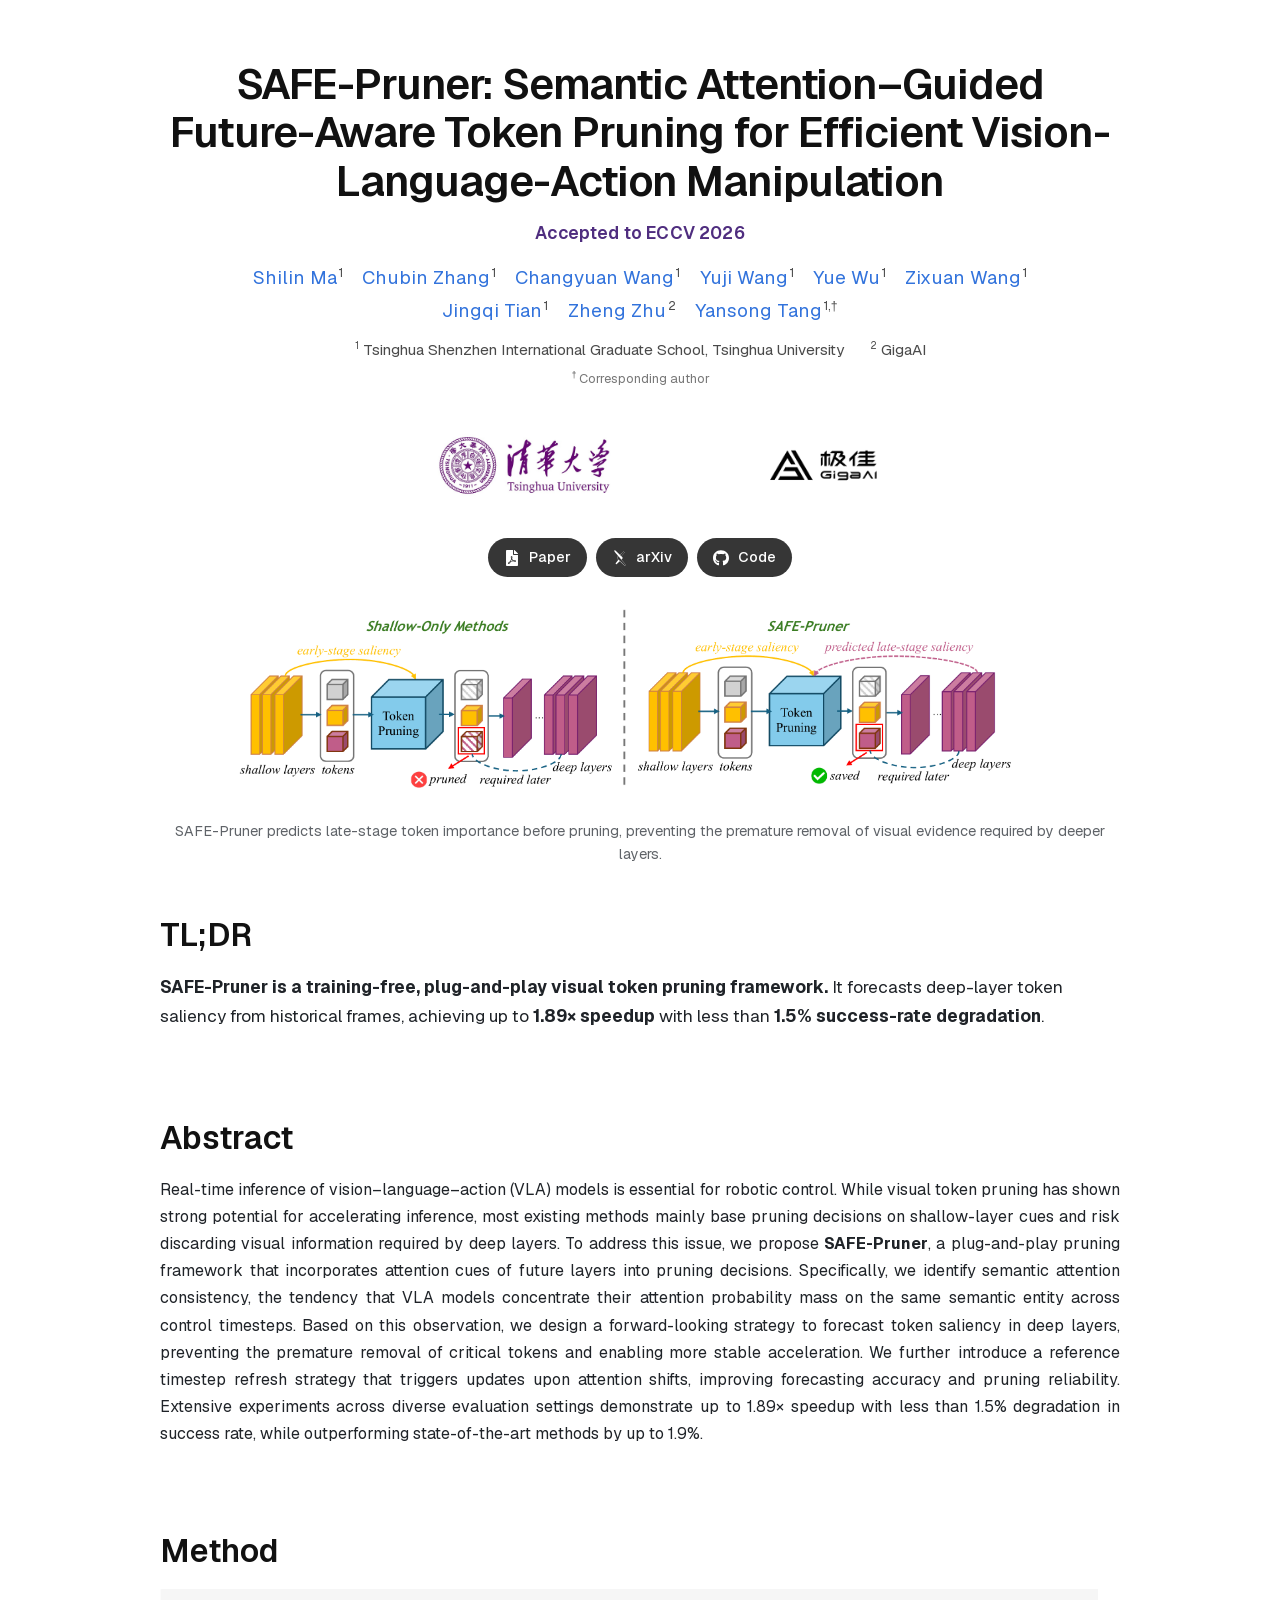
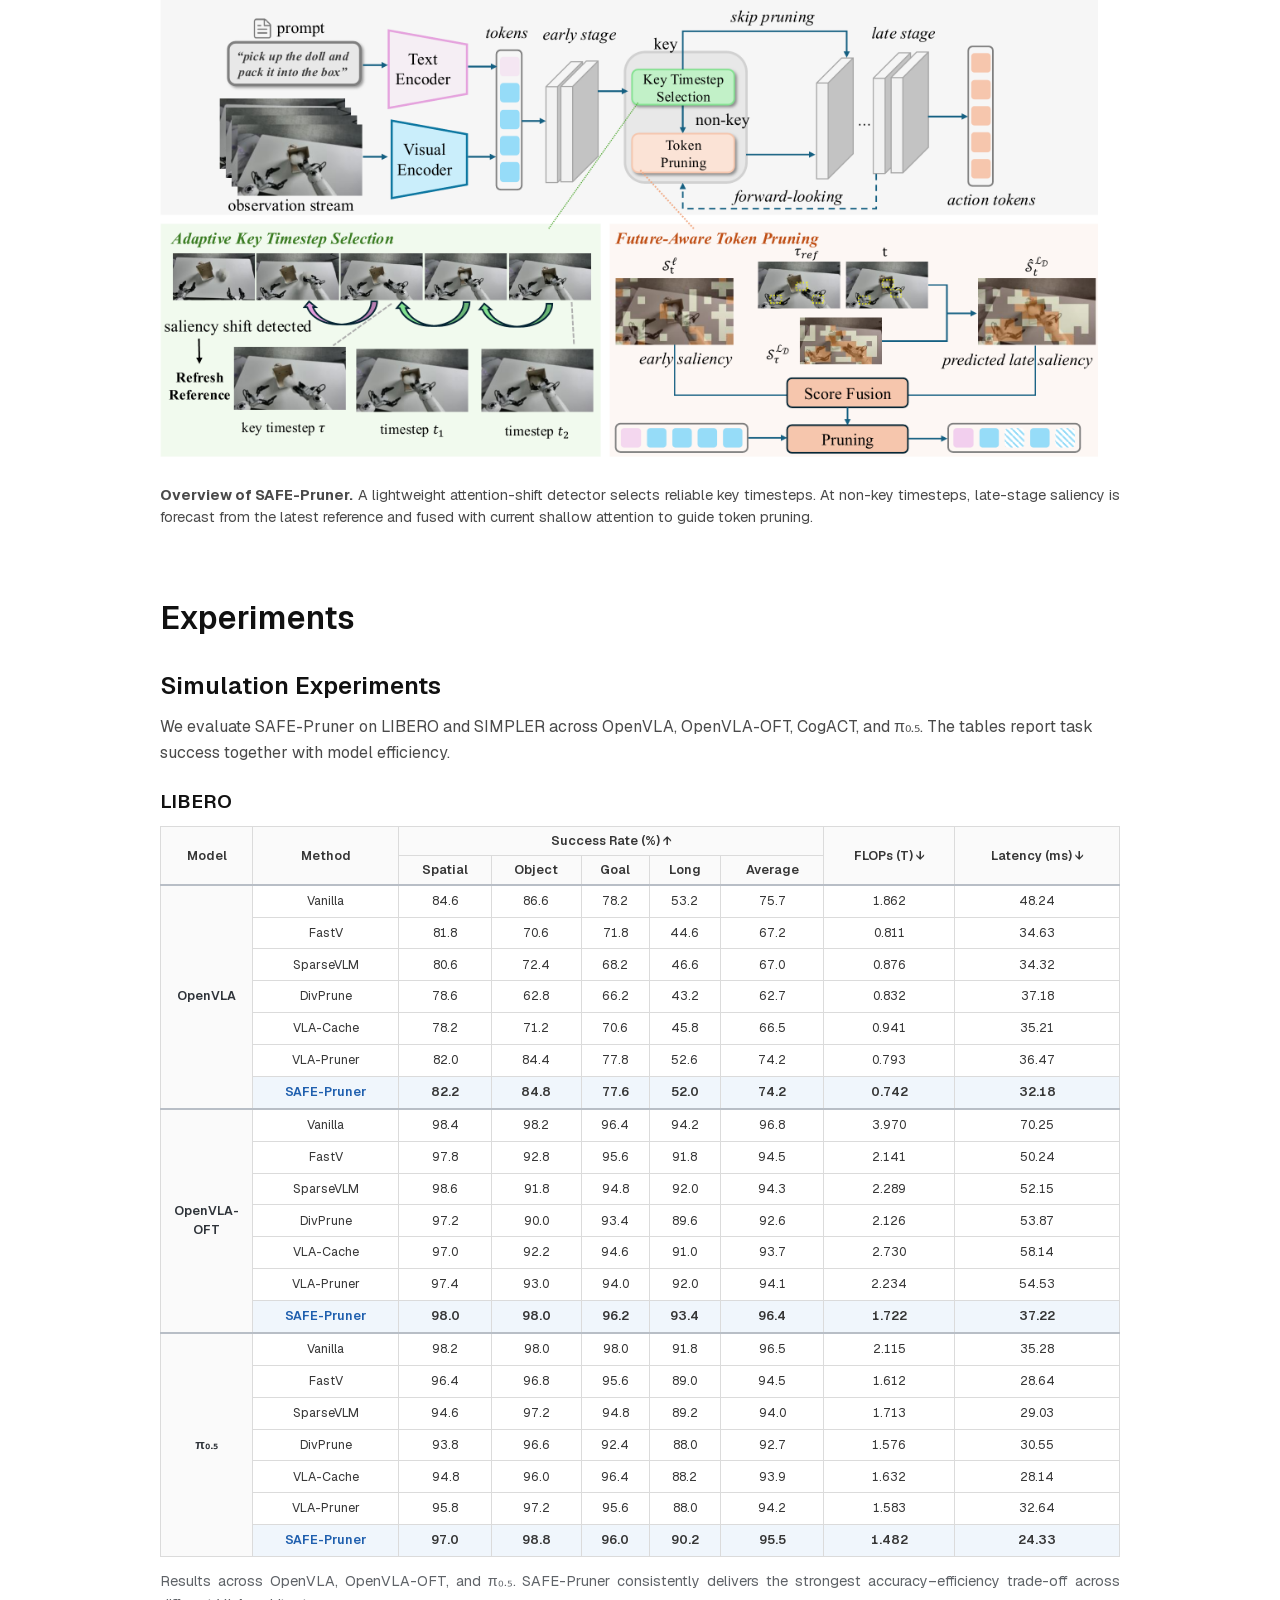
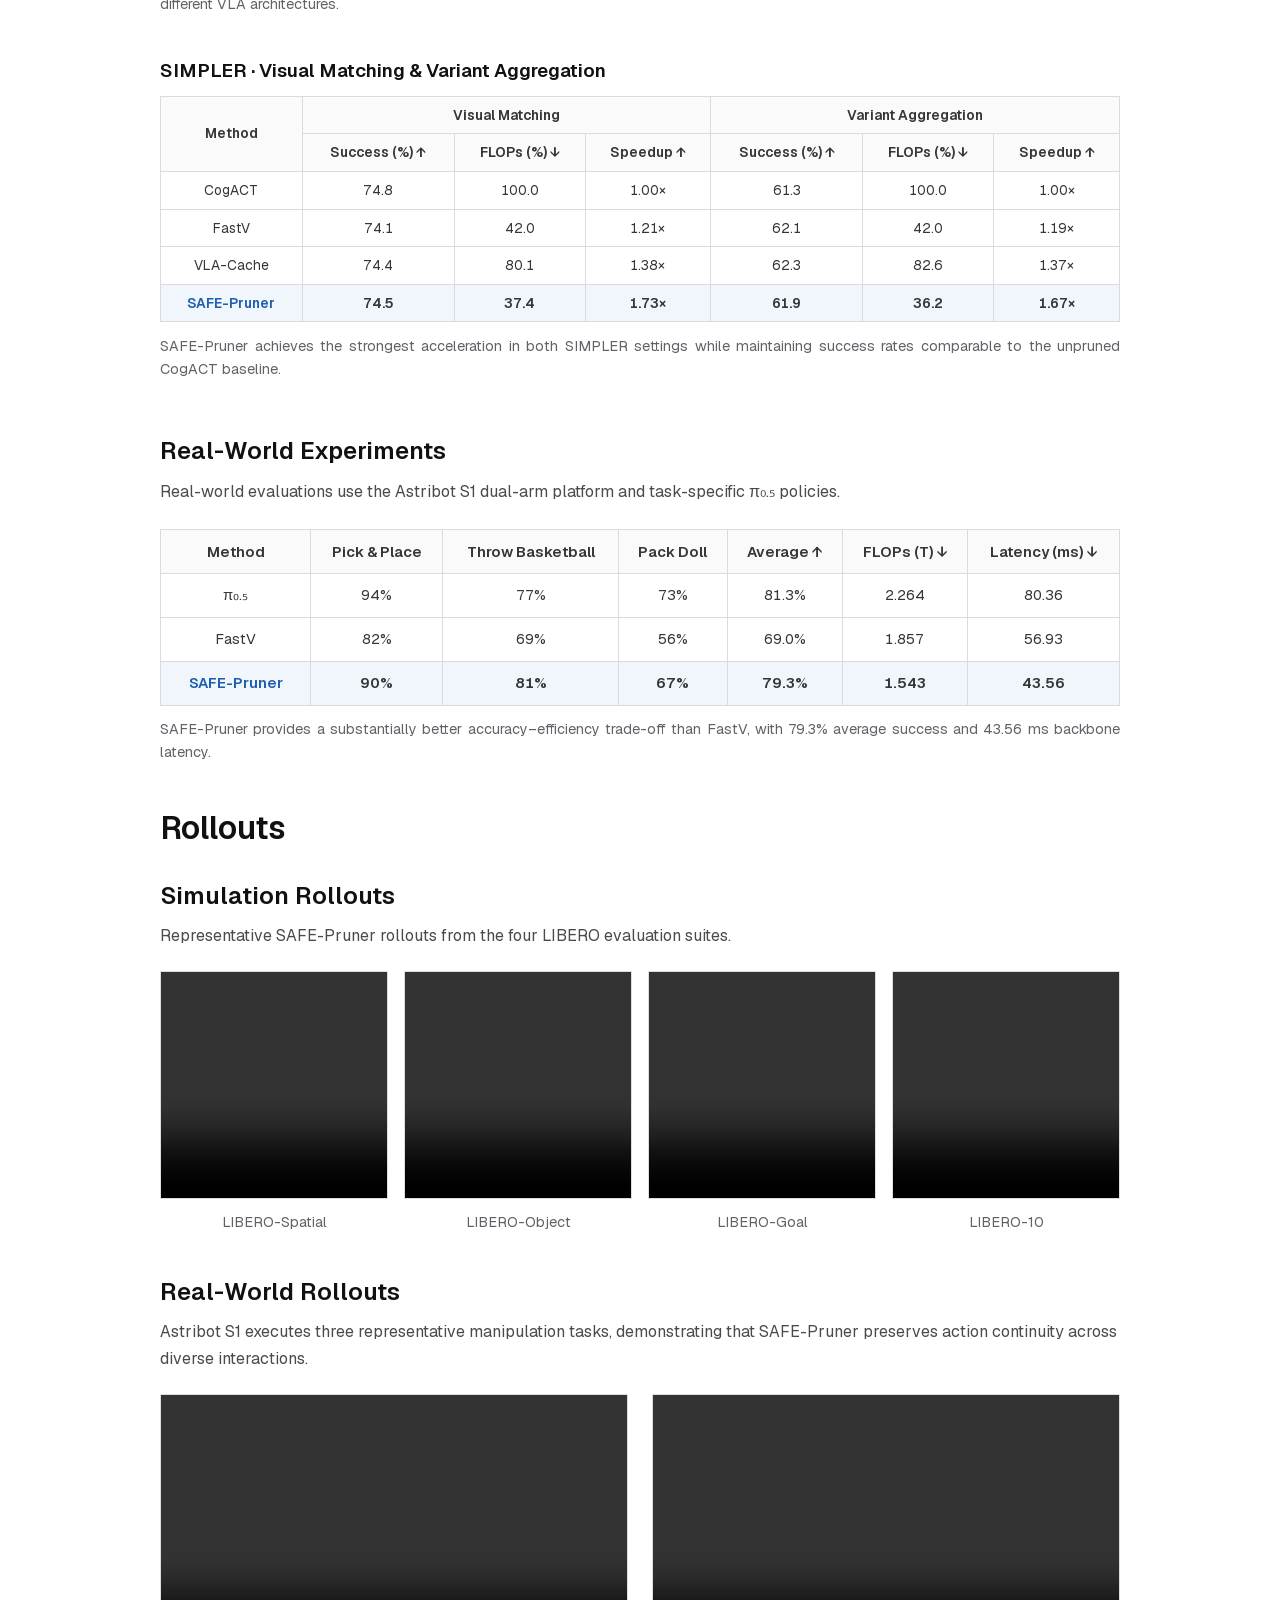
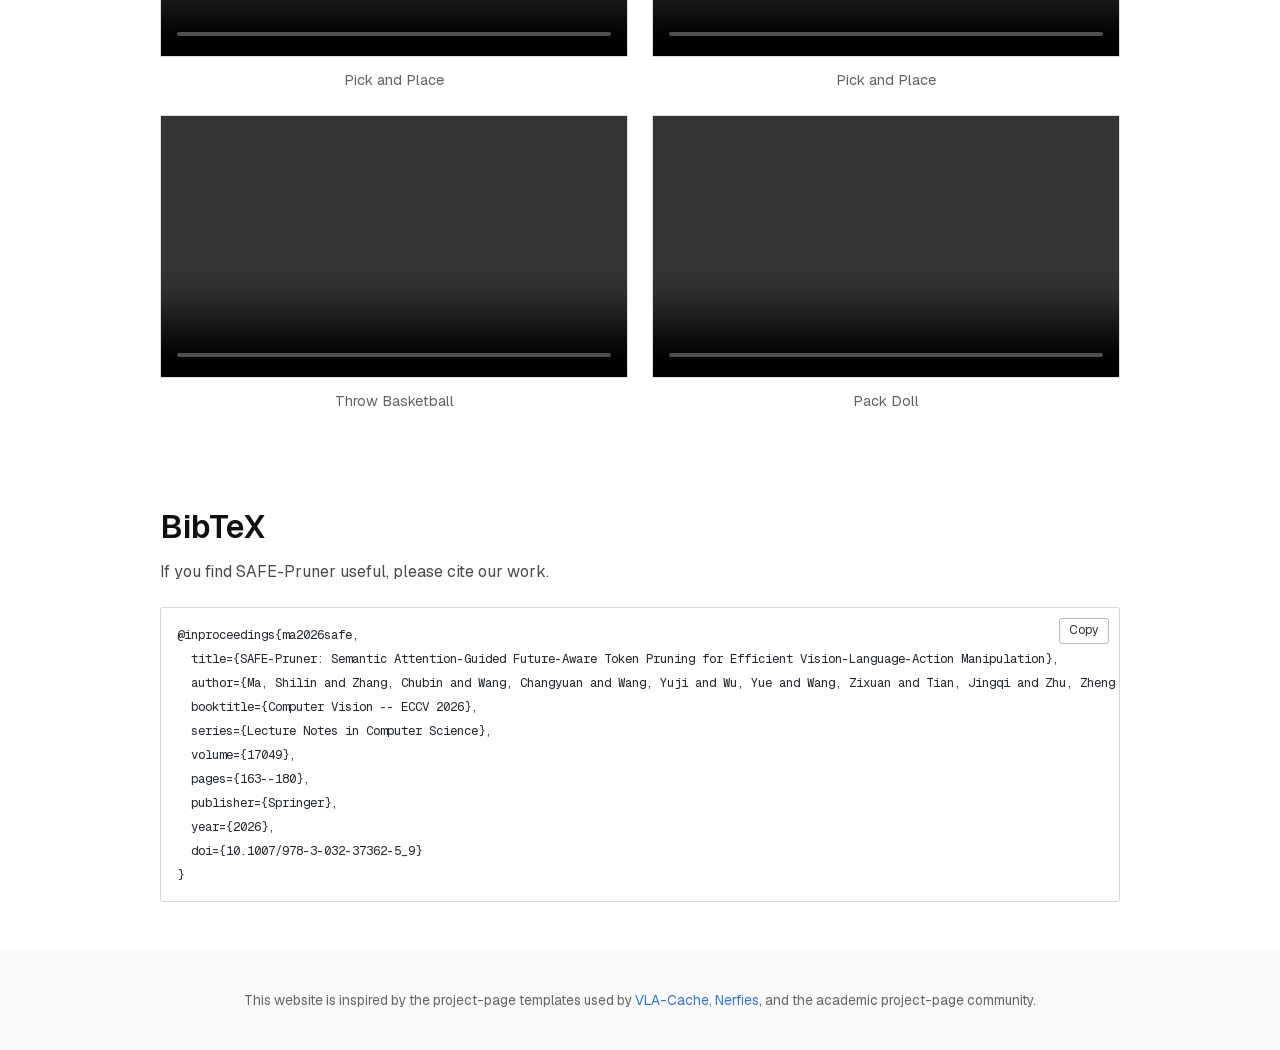
==== commit d5905fb0: "Update SAFE-Pruner citation to ECCV 2026" ====
--- a/SAFE-Pruner/index.html
+++ b/SAFE-Pruner/index.html
@@ -30,11 +30,16 @@
     <script src="./assets/script.js" defer></script>
   </head>
   <body>
-    <main><section class="publication-header"><div class="container has-text-centered"><h1 class="publication-title">SAFE-Pruner: Semantic Attention–Guided Future-Aware Token Pruning for Efficient Vision-Language-Action Manipulation</h1><p class="publication-venue">Accepted to ECCV 2026</p><div class="publication-authors" aria-label="Authors"><span class="author-block">Shilin Ma<sup>1</sup></span><span class="author-block">Chubin Zhang<sup>1</sup></span><span class="author-block">Changyuan Wang<sup>1</sup></span><span class="author-block">Yuji Wang<sup>1</sup></span><span class="author-block">Yue Wu<sup>1</sup></span><span class="author-block">Zixuan Wang<sup>1</sup></span><span class="author-block">Jingqi Tian<sup>1</sup></span><span class="author-block">Zheng Zhu<sup>2</sup></span><span class="author-block">Yansong Tang<sup>1,†</sup></span></div><p class="institution-line"><span><sup>1</sup> Tsinghua Shenzhen International Graduate School, Tsinghua University</span><span><sup>2</sup> GigaAI</span></p><p class="corresponding"><sup>†</sup> Corresponding author</p><div class="institution-logos" aria-label="Institutions"><img class="tsinghua-logo" src="assets/tsinghua-university-logo.jpg" alt="Tsinghua University logo"/><img class="giga-logo" src="assets/gigaai-logo.png" alt="GigaAI logo"/></div><div class="publication-links"><a class="resource-button" href="https://arxiv.org/pdf/2605.29662" target="_blank" rel="noreferrer"><img class="resource-icon" src="assets/icons/file-pdf.svg" alt="" aria-hidden="true"/><span>Paper</span></a><a class="resource-button" href="https://arxiv.org/abs/2605.29662" target="_blank" rel="noreferrer"><img class="resource-icon" src="assets/icons/arxiv.svg" alt="" aria-hidden="true"/><span>arXiv</span></a><a class="resource-button" href="https://github.com/msssl/SAFE-Pruner" target="_blank" rel="noreferrer"><img class="resource-icon" src="assets/icons/github.svg" alt="" aria-hidden="true"/><span>Code</span></a></div></div></section><section class="teaser-section"><div class="container has-text-centered"><figure class="teaser-figure"><div class="teaser-image-viewport"><img src="assets/teaser.png" alt="Comparison between shallow-only token pruning and SAFE-Pruner"/></div><figcaption>SAFE-Pruner predicts late-stage token importance before pruning, preventing the premature removal of visual evidence required by deeper layers.</figcaption></figure></div></section><section class="section tldr-section"><div class="container"><h2 class="title is-3">TL;DR</h2><p class="tldr-copy"><strong>SAFE-Pruner is a training-free, plug-and-play visual token pruning framework.</strong> It forecasts deep-layer token saliency from historical frames, achieving up to <strong>1.89× speedup</strong> with less than <strong>1.5% success-rate degradation</strong>.</p></div></section><section class="section" id="abstract"><div class="container"><h2 class="title is-3">Abstract</h2><div class="content has-text-justified"><p>Real-time inference of vision–language–action (VLA) models is essential for robotic control. While visual token pruning has shown strong potential for accelerating inference, most existing methods mainly base pruning decisions on shallow-layer cues and risk discarding visual information required by deep layers. To address this issue, we propose <strong>SAFE-Pruner</strong>, a plug-and-play pruning framework that incorporates attention cues of future layers into pruning decisions. Specifically, we identify semantic attention consistency, the tendency that VLA models concentrate their attention probability mass on the same semantic entity across control timesteps. Based on this observation, we design a forward-looking strategy to forecast token saliency in deep layers, preventing the premature removal of critical tokens and enabling more stable acceleration. We further introduce a reference timestep refresh strategy that triggers updates upon attention shifts, improving forecasting accuracy and pruning reliability. Extensive experiments across diverse evaluation settings demonstrate up to 1.89× speedup with less than 1.5% degradation in success rate, while outperforming state-of-the-art methods by up to 1.9%.</p></div></div></section><section class="section" id="method"><div class="container"><h2 class="title is-3">Method</h2><figure class="paper-figure"><div class="pipeline-viewport"><img src="assets/pipeline.png" alt="SAFE-Pruner pipeline"/></div><figcaption><strong>Overview of SAFE-Pruner.</strong> A lightweight attention-shift detector selects reliable key timesteps. At non-key timesteps, late-stage saliency is forecast from the latest reference and fused with current shallow attention to guide token pruning.</figcaption></figure></div></section><section class="section" id="experiments"><div class="container"><h2 class="title is-3">Experiments</h2><h3 class="title is-4">Simulation Experiments</h3><p class="section-description">We evaluate SAFE-Pruner on LIBERO and SIMPLER across OpenVLA, OpenVLA-OFT, CogACT, and π₀.₅. The tables report task success together with model efficiency.</p><div class="result-block"><h4 class="title is-5">LIBERO</h4><div class="table-container"><table class="results-table libero-table"><thead><tr><th rowspan="2">Model</th><th rowspan="2">Method</th><th colspan="5">Success Rate (%) ↑</th><th rowspan="2">FLOPs (T) ↓</th><th rowspan="2">Latency (ms) ↓</th></tr><tr><th>Spatial</th><th>Object</th><th>Goal</th><th>Long</th><th>Average</th></tr></thead><tbody><tr class=" model-divider"><th class="model-cell" scope="rowgroup" rowspan="7">OpenVLA</th><td class="method-cell">Vanilla</td><td>84.6</td><td>86.6</td><td>78.2</td><td>53.2</td><td>75.7</td><td>1.862</td><td>48.24</td></tr><tr class=" "><td class="method-cell">FastV</td><td>81.8</td><td>70.6</td><td>71.8</td><td>44.6</td><td>67.2</td><td>0.811</td><td>34.63</td></tr><tr class=" "><td class="method-cell">SparseVLM</td><td>80.6</td><td>72.4</td><td>68.2</td><td>46.6</td><td>67.0</td><td>0.876</td><td>34.32</td></tr><tr class=" "><td class="method-cell">DivPrune</td><td>78.6</td><td>62.8</td><td>66.2</td><td>43.2</td><td>62.7</td><td>0.832</td><td>37.18</td></tr><tr class=" "><td class="method-cell">VLA-Cache</td><td>78.2</td><td>71.2</td><td>70.6</td><td>45.8</td><td>66.5</td><td>0.941</td><td>35.21</td></tr><tr class=" "><td class="method-cell">VLA-Pruner</td><td>82.0</td><td>84.4</td><td>77.8</td><td>52.6</td><td>74.2</td><td>0.793</td><td>36.47</td></tr><tr class="ours-row "><td class="method-cell">SAFE-Pruner</td><td>82.2</td><td>84.8</td><td>77.6</td><td>52.0</td><td>74.2</td><td>0.742</td><td>32.18</td></tr><tr class=" model-divider"><th class="model-cell" scope="rowgroup" rowspan="7">OpenVLA-OFT</th><td class="method-cell">Vanilla</td><td>98.4</td><td>98.2</td><td>96.4</td><td>94.2</td><td>96.8</td><td>3.970</td><td>70.25</td></tr><tr class=" "><td class="method-cell">FastV</td><td>97.8</td><td>92.8</td><td>95.6</td><td>91.8</td><td>94.5</td><td>2.141</td><td>50.24</td></tr><tr class=" "><td class="method-cell">SparseVLM</td><td>98.6</td><td>91.8</td><td>94.8</td><td>92.0</td><td>94.3</td><td>2.289</td><td>52.15</td></tr><tr class=" "><td class="method-cell">DivPrune</td><td>97.2</td><td>90.0</td><td>93.4</td><td>89.6</td><td>92.6</td><td>2.126</td><td>53.87</td></tr><tr class=" "><td class="method-cell">VLA-Cache</td><td>97.0</td><td>92.2</td><td>94.6</td><td>91.0</td><td>93.7</td><td>2.730</td><td>58.14</td></tr><tr class=" "><td class="method-cell">VLA-Pruner</td><td>97.4</td><td>93.0</td><td>94.0</td><td>92.0</td><td>94.1</td><td>2.234</td><td>54.53</td></tr><tr class="ours-row "><td class="method-cell">SAFE-Pruner</td><td>98.0</td><td>98.0</td><td>96.2</td><td>93.4</td><td>96.4</td><td>1.722</td><td>37.22</td></tr><tr class=" model-divider"><th class="model-cell" scope="rowgroup" rowspan="7">π₀.₅</th><td class="method-cell">Vanilla</td><td>98.2</td><td>98.0</td><td>98.0</td><td>91.8</td><td>96.5</td><td>2.115</td><td>35.28</td></tr><tr class=" "><td class="method-cell">FastV</td><td>96.4</td><td>96.8</td><td>95.6</td><td>89.0</td><td>94.5</td><td>1.612</td><td>28.64</td></tr><tr class=" "><td class="method-cell">SparseVLM</td><td>94.6</td><td>97.2</td><td>94.8</td><td>89.2</td><td>94.0</td><td>1.713</td><td>29.03</td></tr><tr class=" "><td class="method-cell">DivPrune</td><td>93.8</td><td>96.6</td><td>92.4</td><td>88.0</td><td>92.7</td><td>1.576</td><td>30.55</td></tr><tr class=" "><td class="method-cell">VLA-Cache</td><td>94.8</td><td>96.0</td><td>96.4</td><td>88.2</td><td>93.9</td><td>1.632</td><td>28.14</td></tr><tr class=" "><td class="method-cell">VLA-Pruner</td><td>95.8</td><td>97.2</td><td>95.6</td><td>88.0</td><td>94.2</td><td>1.583</td><td>32.64</td></tr><tr class="ours-row "><td class="method-cell">SAFE-Pruner</td><td>97.0</td><td>98.8</td><td>96.0</td><td>90.2</td><td>95.5</td><td>1.482</td><td>24.33</td></tr></tbody></table></div><p class="table-caption">Results across OpenVLA, OpenVLA-OFT, and π₀.₅. SAFE-Pruner consistently delivers the strongest accuracy–efficiency trade-off across different VLA architectures.</p></div><div class="result-block"><h4 class="title is-5">SIMPLER · Visual Matching &amp; Variant Aggregation</h4><div class="table-container"><table class="results-table simpler-table"><thead><tr><th class="method-cell" rowspan="2">Method</th><th colspan="3">Visual Matching</th><th colspan="3">Variant Aggregation</th></tr><tr><th>Success (%) ↑</th><th>FLOPs (%) ↓</th><th>Speedup ↑</th><th>Success (%) ↑</th><th>FLOPs (%) ↓</th><th>Speedup ↑</th></tr></thead><tbody><tr class=""><td class="method-cell">CogACT</td><td>74.8</td><td>100.0</td><td>1.00×</td><td>61.3</td><td>100.0</td><td>1.00×</td></tr><tr class=""><td class="method-cell">FastV</td><td>74.1</td><td>42.0</td><td>1.21×</td><td>62.1</td><td>42.0</td><td>1.19×</td></tr><tr class=""><td class="method-cell">VLA-Cache</td><td>74.4</td><td>80.1</td><td>1.38×</td><td>62.3</td><td>82.6</td><td>1.37×</td></tr><tr class="ours-row"><td class="method-cell">SAFE-Pruner</td><td>74.5</td><td>37.4</td><td>1.73×</td><td>61.9</td><td>36.2</td><td>1.67×</td></tr></tbody></table></div><p class="table-caption">SAFE-Pruner achieves the strongest acceleration in both SIMPLER settings while maintaining success rates comparable to the unpruned CogACT baseline.</p></div><h3 class="title is-4 real-experiment-title">Real-World Experiments</h3><p class="section-description">Real-world evaluations use the Astribot S1 dual-arm platform and task-specific π₀.₅ policies.</p><div class="result-block"><div class="table-container"><table class="results-table real-table"><thead><tr><th class="method-cell">Method</th><th>Pick &amp; Place</th><th>Throw Basketball</th><th>Pack Doll</th><th>Average ↑</th><th>FLOPs (T) ↓</th><th>Latency (ms) ↓</th></tr></thead><tbody><tr class=""><td class="method-cell">π₀.₅</td><td>94%</td><td>77%</td><td>73%</td><td>81.3%</td><td>2.264</td><td>80.36</td></tr><tr class=""><td class="method-cell">FastV</td><td>82%</td><td>69%</td><td>56%</td><td>69.0%</td><td>1.857</td><td>56.93</td></tr><tr class="ours-row"><td class="method-cell">SAFE-Pruner</td><td>90%</td><td>81%</td><td>67%</td><td>79.3%</td><td>1.543</td><td>43.56</td></tr></tbody></table></div><p class="table-caption">SAFE-Pruner provides a substantially better accuracy–efficiency trade-off than FastV, with 79.3% average success and 43.56 ms backbone latency.</p></div></div></section><section class="section" id="rollouts"><div class="container"><h2 class="title is-3">Rollouts</h2><h3 class="title is-4">Simulation Rollouts</h3><p class="section-description">Representative SAFE-Pruner rollouts from the four LIBERO evaluation suites.</p><div class="video-grid simulation-grid"><figure class="video-item"><div class="video-wrapper simulation-video"><video src="videos/simulation/libero-spatial.mp4" autoplay muted loop playsinline controls preload="metadata"></video></div><figcaption>LIBERO-Spatial</figcaption></figure><figure class="video-item"><div class="video-wrapper simulation-video"><video src="videos/simulation/libero-object.mp4" autoplay muted loop playsinline controls preload="metadata"></video></div><figcaption>LIBERO-Object</figcaption></figure><figure class="video-item"><div class="video-wrapper simulation-video"><video src="videos/simulation/libero-goal.mp4" autoplay muted loop playsinline controls preload="metadata"></video></div><figcaption>LIBERO-Goal</figcaption></figure><figure class="video-item"><div class="video-wrapper simulation-video"><video src="videos/simulation/libero-10.mp4" autoplay muted loop playsinline controls preload="metadata"></video></div><figcaption>LIBERO-10</figcaption></figure></div><h3 class="title is-4 real-rollout-title">Real-World Rollouts</h3><p class="section-description">Astribot S1 executes three representative manipulation tasks, demonstrating that SAFE-Pruner preserves action continuity across diverse interactions.</p><div class="video-grid"><figure class="video-item"><div class="video-wrapper"><video src="videos/real/IMG_9866_web.mp4" autoplay muted loop playsinline controls preload="metadata"></video></div><figcaption>Pick and Place</figcaption></figure><figure class="video-item"><div class="video-wrapper"><video src="videos/real/IMG_9871_web.mp4" autoplay muted loop playsinline controls preload="metadata"></video></div><figcaption>Pick and Place</figcaption></figure><figure class="video-item"><div class="video-wrapper"><video src="videos/real/IMG_9870_web.mp4" autoplay muted loop playsinline controls preload="metadata"></video></div><figcaption>Throw Basketball</figcaption></figure><figure class="video-item"><div class="video-wrapper"><video src="videos/real/IMG_9876_web.mp4" autoplay muted loop playsinline controls preload="metadata"></video></div><figcaption>Pack Doll</figcaption></figure></div></div></section><section class="section citation-section" id="citation"><div class="container"><h2 class="title is-3">BibTeX</h2><p class="section-description">If you find SAFE-Pruner useful, please cite our work.</p><div class="citation-block"><button class="citation-copy" type="button" aria-live="polite">Copy</button><pre><code>@article{ma2026safe,
+    <main><section class="publication-header"><div class="container has-text-centered"><h1 class="publication-title">SAFE-Pruner: Semantic Attention–Guided Future-Aware Token Pruning for Efficient Vision-Language-Action Manipulation</h1><p class="publication-venue">Accepted to ECCV 2026</p><div class="publication-authors" aria-label="Authors"><span class="author-block">Shilin Ma<sup>1</sup></span><span class="author-block">Chubin Zhang<sup>1</sup></span><span class="author-block">Changyuan Wang<sup>1</sup></span><span class="author-block">Yuji Wang<sup>1</sup></span><span class="author-block">Yue Wu<sup>1</sup></span><span class="author-block">Zixuan Wang<sup>1</sup></span><span class="author-block">Jingqi Tian<sup>1</sup></span><span class="author-block">Zheng Zhu<sup>2</sup></span><span class="author-block">Yansong Tang<sup>1,†</sup></span></div><p class="institution-line"><span><sup>1</sup> Tsinghua Shenzhen International Graduate School, Tsinghua University</span><span><sup>2</sup> GigaAI</span></p><p class="corresponding"><sup>†</sup> Corresponding author</p><div class="institution-logos" aria-label="Institutions"><img class="tsinghua-logo" src="assets/tsinghua-university-logo.jpg" alt="Tsinghua University logo"/><img class="giga-logo" src="assets/gigaai-logo.png" alt="GigaAI logo"/></div><div class="publication-links"><a class="resource-button" href="https://arxiv.org/pdf/2605.29662" target="_blank" rel="noreferrer"><img class="resource-icon" src="assets/icons/file-pdf.svg" alt="" aria-hidden="true"/><span>Paper</span></a><a class="resource-button" href="https://arxiv.org/abs/2605.29662" target="_blank" rel="noreferrer"><img class="resource-icon" src="assets/icons/arxiv.svg" alt="" aria-hidden="true"/><span>arXiv</span></a><a class="resource-button" href="https://github.com/msssl/SAFE-Pruner" target="_blank" rel="noreferrer"><img class="resource-icon" src="assets/icons/github.svg" alt="" aria-hidden="true"/><span>Code</span></a></div></div></section><section class="teaser-section"><div class="container has-text-centered"><figure class="teaser-figure"><div class="teaser-image-viewport"><img src="assets/teaser.png" alt="Comparison between shallow-only token pruning and SAFE-Pruner"/></div><figcaption>SAFE-Pruner predicts late-stage token importance before pruning, preventing the premature removal of visual evidence required by deeper layers.</figcaption></figure></div></section><section class="section tldr-section"><div class="container"><h2 class="title is-3">TL;DR</h2><p class="tldr-copy"><strong>SAFE-Pruner is a training-free, plug-and-play visual token pruning framework.</strong> It forecasts deep-layer token saliency from historical frames, achieving up to <strong>1.89× speedup</strong> with less than <strong>1.5% success-rate degradation</strong>.</p></div></section><section class="section" id="abstract"><div class="container"><h2 class="title is-3">Abstract</h2><div class="content has-text-justified"><p>Real-time inference of vision–language–action (VLA) models is essential for robotic control. While visual token pruning has shown strong potential for accelerating inference, most existing methods mainly base pruning decisions on shallow-layer cues and risk discarding visual information required by deep layers. To address this issue, we propose <strong>SAFE-Pruner</strong>, a plug-and-play pruning framework that incorporates attention cues of future layers into pruning decisions. Specifically, we identify semantic attention consistency, the tendency that VLA models concentrate their attention probability mass on the same semantic entity across control timesteps. Based on this observation, we design a forward-looking strategy to forecast token saliency in deep layers, preventing the premature removal of critical tokens and enabling more stable acceleration. We further introduce a reference timestep refresh strategy that triggers updates upon attention shifts, improving forecasting accuracy and pruning reliability. Extensive experiments across diverse evaluation settings demonstrate up to 1.89× speedup with less than 1.5% degradation in success rate, while outperforming state-of-the-art methods by up to 1.9%.</p></div></div></section><section class="section" id="method"><div class="container"><h2 class="title is-3">Method</h2><figure class="paper-figure"><div class="pipeline-viewport"><img src="assets/pipeline.png" alt="SAFE-Pruner pipeline"/></div><figcaption><strong>Overview of SAFE-Pruner.</strong> A lightweight attention-shift detector selects reliable key timesteps. At non-key timesteps, late-stage saliency is forecast from the latest reference and fused with current shallow attention to guide token pruning.</figcaption></figure></div></section><section class="section" id="experiments"><div class="container"><h2 class="title is-3">Experiments</h2><h3 class="title is-4">Simulation Experiments</h3><p class="section-description">We evaluate SAFE-Pruner on LIBERO and SIMPLER across OpenVLA, OpenVLA-OFT, CogACT, and π₀.₅. The tables report task success together with model efficiency.</p><div class="result-block"><h4 class="title is-5">LIBERO</h4><div class="table-container"><table class="results-table libero-table"><thead><tr><th rowspan="2">Model</th><th rowspan="2">Method</th><th colspan="5">Success Rate (%) ↑</th><th rowspan="2">FLOPs (T) ↓</th><th rowspan="2">Latency (ms) ↓</th></tr><tr><th>Spatial</th><th>Object</th><th>Goal</th><th>Long</th><th>Average</th></tr></thead><tbody><tr class=" model-divider"><th class="model-cell" scope="rowgroup" rowspan="7">OpenVLA</th><td class="method-cell">Vanilla</td><td>84.6</td><td>86.6</td><td>78.2</td><td>53.2</td><td>75.7</td><td>1.862</td><td>48.24</td></tr><tr class=" "><td class="method-cell">FastV</td><td>81.8</td><td>70.6</td><td>71.8</td><td>44.6</td><td>67.2</td><td>0.811</td><td>34.63</td></tr><tr class=" "><td class="method-cell">SparseVLM</td><td>80.6</td><td>72.4</td><td>68.2</td><td>46.6</td><td>67.0</td><td>0.876</td><td>34.32</td></tr><tr class=" "><td class="method-cell">DivPrune</td><td>78.6</td><td>62.8</td><td>66.2</td><td>43.2</td><td>62.7</td><td>0.832</td><td>37.18</td></tr><tr class=" "><td class="method-cell">VLA-Cache</td><td>78.2</td><td>71.2</td><td>70.6</td><td>45.8</td><td>66.5</td><td>0.941</td><td>35.21</td></tr><tr class=" "><td class="method-cell">VLA-Pruner</td><td>82.0</td><td>84.4</td><td>77.8</td><td>52.6</td><td>74.2</td><td>0.793</td><td>36.47</td></tr><tr class="ours-row "><td class="method-cell">SAFE-Pruner</td><td>82.2</td><td>84.8</td><td>77.6</td><td>52.0</td><td>74.2</td><td>0.742</td><td>32.18</td></tr><tr class=" model-divider"><th class="model-cell" scope="rowgroup" rowspan="7">OpenVLA-OFT</th><td class="method-cell">Vanilla</td><td>98.4</td><td>98.2</td><td>96.4</td><td>94.2</td><td>96.8</td><td>3.970</td><td>70.25</td></tr><tr class=" "><td class="method-cell">FastV</td><td>97.8</td><td>92.8</td><td>95.6</td><td>91.8</td><td>94.5</td><td>2.141</td><td>50.24</td></tr><tr class=" "><td class="method-cell">SparseVLM</td><td>98.6</td><td>91.8</td><td>94.8</td><td>92.0</td><td>94.3</td><td>2.289</td><td>52.15</td></tr><tr class=" "><td class="method-cell">DivPrune</td><td>97.2</td><td>90.0</td><td>93.4</td><td>89.6</td><td>92.6</td><td>2.126</td><td>53.87</td></tr><tr class=" "><td class="method-cell">VLA-Cache</td><td>97.0</td><td>92.2</td><td>94.6</td><td>91.0</td><td>93.7</td><td>2.730</td><td>58.14</td></tr><tr class=" "><td class="method-cell">VLA-Pruner</td><td>97.4</td><td>93.0</td><td>94.0</td><td>92.0</td><td>94.1</td><td>2.234</td><td>54.53</td></tr><tr class="ours-row "><td class="method-cell">SAFE-Pruner</td><td>98.0</td><td>98.0</td><td>96.2</td><td>93.4</td><td>96.4</td><td>1.722</td><td>37.22</td></tr><tr class=" model-divider"><th class="model-cell" scope="rowgroup" rowspan="7">π₀.₅</th><td class="method-cell">Vanilla</td><td>98.2</td><td>98.0</td><td>98.0</td><td>91.8</td><td>96.5</td><td>2.115</td><td>35.28</td></tr><tr class=" "><td class="method-cell">FastV</td><td>96.4</td><td>96.8</td><td>95.6</td><td>89.0</td><td>94.5</td><td>1.612</td><td>28.64</td></tr><tr class=" "><td class="method-cell">SparseVLM</td><td>94.6</td><td>97.2</td><td>94.8</td><td>89.2</td><td>94.0</td><td>1.713</td><td>29.03</td></tr><tr class=" "><td class="method-cell">DivPrune</td><td>93.8</td><td>96.6</td><td>92.4</td><td>88.0</td><td>92.7</td><td>1.576</td><td>30.55</td></tr><tr class=" "><td class="method-cell">VLA-Cache</td><td>94.8</td><td>96.0</td><td>96.4</td><td>88.2</td><td>93.9</td><td>1.632</td><td>28.14</td></tr><tr class=" "><td class="method-cell">VLA-Pruner</td><td>95.8</td><td>97.2</td><td>95.6</td><td>88.0</td><td>94.2</td><td>1.583</td><td>32.64</td></tr><tr class="ours-row "><td class="method-cell">SAFE-Pruner</td><td>97.0</td><td>98.8</td><td>96.0</td><td>90.2</td><td>95.5</td><td>1.482</td><td>24.33</td></tr></tbody></table></div><p class="table-caption">Results across OpenVLA, OpenVLA-OFT, and π₀.₅. SAFE-Pruner consistently delivers the strongest accuracy–efficiency trade-off across different VLA architectures.</p></div><div class="result-block"><h4 class="title is-5">SIMPLER · Visual Matching &amp; Variant Aggregation</h4><div class="table-container"><table class="results-table simpler-table"><thead><tr><th class="method-cell" rowspan="2">Method</th><th colspan="3">Visual Matching</th><th colspan="3">Variant Aggregation</th></tr><tr><th>Success (%) ↑</th><th>FLOPs (%) ↓</th><th>Speedup ↑</th><th>Success (%) ↑</th><th>FLOPs (%) ↓</th><th>Speedup ↑</th></tr></thead><tbody><tr class=""><td class="method-cell">CogACT</td><td>74.8</td><td>100.0</td><td>1.00×</td><td>61.3</td><td>100.0</td><td>1.00×</td></tr><tr class=""><td class="method-cell">FastV</td><td>74.1</td><td>42.0</td><td>1.21×</td><td>62.1</td><td>42.0</td><td>1.19×</td></tr><tr class=""><td class="method-cell">VLA-Cache</td><td>74.4</td><td>80.1</td><td>1.38×</td><td>62.3</td><td>82.6</td><td>1.37×</td></tr><tr class="ours-row"><td class="method-cell">SAFE-Pruner</td><td>74.5</td><td>37.4</td><td>1.73×</td><td>61.9</td><td>36.2</td><td>1.67×</td></tr></tbody></table></div><p class="table-caption">SAFE-Pruner achieves the strongest acceleration in both SIMPLER settings while maintaining success rates comparable to the unpruned CogACT baseline.</p></div><h3 class="title is-4 real-experiment-title">Real-World Experiments</h3><p class="section-description">Real-world evaluations use the Astribot S1 dual-arm platform and task-specific π₀.₅ policies.</p><div class="result-block"><div class="table-container"><table class="results-table real-table"><thead><tr><th class="method-cell">Method</th><th>Pick &amp; Place</th><th>Throw Basketball</th><th>Pack Doll</th><th>Average ↑</th><th>FLOPs (T) ↓</th><th>Latency (ms) ↓</th></tr></thead><tbody><tr class=""><td class="method-cell">π₀.₅</td><td>94%</td><td>77%</td><td>73%</td><td>81.3%</td><td>2.264</td><td>80.36</td></tr><tr class=""><td class="method-cell">FastV</td><td>82%</td><td>69%</td><td>56%</td><td>69.0%</td><td>1.857</td><td>56.93</td></tr><tr class="ours-row"><td class="method-cell">SAFE-Pruner</td><td>90%</td><td>81%</td><td>67%</td><td>79.3%</td><td>1.543</td><td>43.56</td></tr></tbody></table></div><p class="table-caption">SAFE-Pruner provides a substantially better accuracy–efficiency trade-off than FastV, with 79.3% average success and 43.56 ms backbone latency.</p></div></div></section><section class="section" id="rollouts"><div class="container"><h2 class="title is-3">Rollouts</h2><h3 class="title is-4">Simulation Rollouts</h3><p class="section-description">Representative SAFE-Pruner rollouts from the four LIBERO evaluation suites.</p><div class="video-grid simulation-grid"><figure class="video-item"><div class="video-wrapper simulation-video"><video src="videos/simulation/libero-spatial.mp4" autoplay muted loop playsinline controls preload="metadata"></video></div><figcaption>LIBERO-Spatial</figcaption></figure><figure class="video-item"><div class="video-wrapper simulation-video"><video src="videos/simulation/libero-object.mp4" autoplay muted loop playsinline controls preload="metadata"></video></div><figcaption>LIBERO-Object</figcaption></figure><figure class="video-item"><div class="video-wrapper simulation-video"><video src="videos/simulation/libero-goal.mp4" autoplay muted loop playsinline controls preload="metadata"></video></div><figcaption>LIBERO-Goal</figcaption></figure><figure class="video-item"><div class="video-wrapper simulation-video"><video src="videos/simulation/libero-10.mp4" autoplay muted loop playsinline controls preload="metadata"></video></div><figcaption>LIBERO-10</figcaption></figure></div><h3 class="title is-4 real-rollout-title">Real-World Rollouts</h3><p class="section-description">Astribot S1 executes three representative manipulation tasks, demonstrating that SAFE-Pruner preserves action continuity across diverse interactions.</p><div class="video-grid"><figure class="video-item"><div class="video-wrapper"><video src="videos/real/IMG_9866_web.mp4" autoplay muted loop playsinline controls preload="metadata"></video></div><figcaption>Pick and Place</figcaption></figure><figure class="video-item"><div class="video-wrapper"><video src="videos/real/IMG_9871_web.mp4" autoplay muted loop playsinline controls preload="metadata"></video></div><figcaption>Pick and Place</figcaption></figure><figure class="video-item"><div class="video-wrapper"><video src="videos/real/IMG_9870_web.mp4" autoplay muted loop playsinline controls preload="metadata"></video></div><figcaption>Throw Basketball</figcaption></figure><figure class="video-item"><div class="video-wrapper"><video src="videos/real/IMG_9876_web.mp4" autoplay muted loop playsinline controls preload="metadata"></video></div><figcaption>Pack Doll</figcaption></figure></div></div></section><section class="section citation-section" id="citation"><div class="container"><h2 class="title is-3">BibTeX</h2><p class="section-description">If you find SAFE-Pruner useful, please cite our work.</p><div class="citation-block"><button class="citation-copy" type="button" aria-live="polite">Copy</button><pre><code>@inproceedings{ma2026safe,
   title={SAFE-Pruner: Semantic Attention-Guided Future-Aware Token Pruning for Efficient Vision-Language-Action Manipulation},
   author={Ma, Shilin and Zhang, Chubin and Wang, Changyuan and Wang, Yuji and Wu, Yue and Wang, Zixuan and Tian, Jingqi and Zhu, Zheng and Tang, Yansong},
-  journal={arXiv preprint arXiv:2605.29662},
-  year={2026}
+  booktitle={Computer Vision -- ECCV 2026},
+  series={Lecture Notes in Computer Science},
+  volume={17049},
+  pages={163--180},
+  publisher={Springer},
+  year={2026},
+  doi={10.1007/978-3-032-37362-5_9}
 }</code></pre></div></div></section><footer class="footer"><div class="container has-text-centered"><p>This website is inspired by the project-page templates used by <a href="https://vla-cache.github.io/" target="_blank" rel="noreferrer">VLA-Cache</a>, <a href="https://nerfies.github.io/" target="_blank" rel="noreferrer">Nerfies</a>, and the academic project-page community.</p></div></footer></main>
   </body>
 </html>
